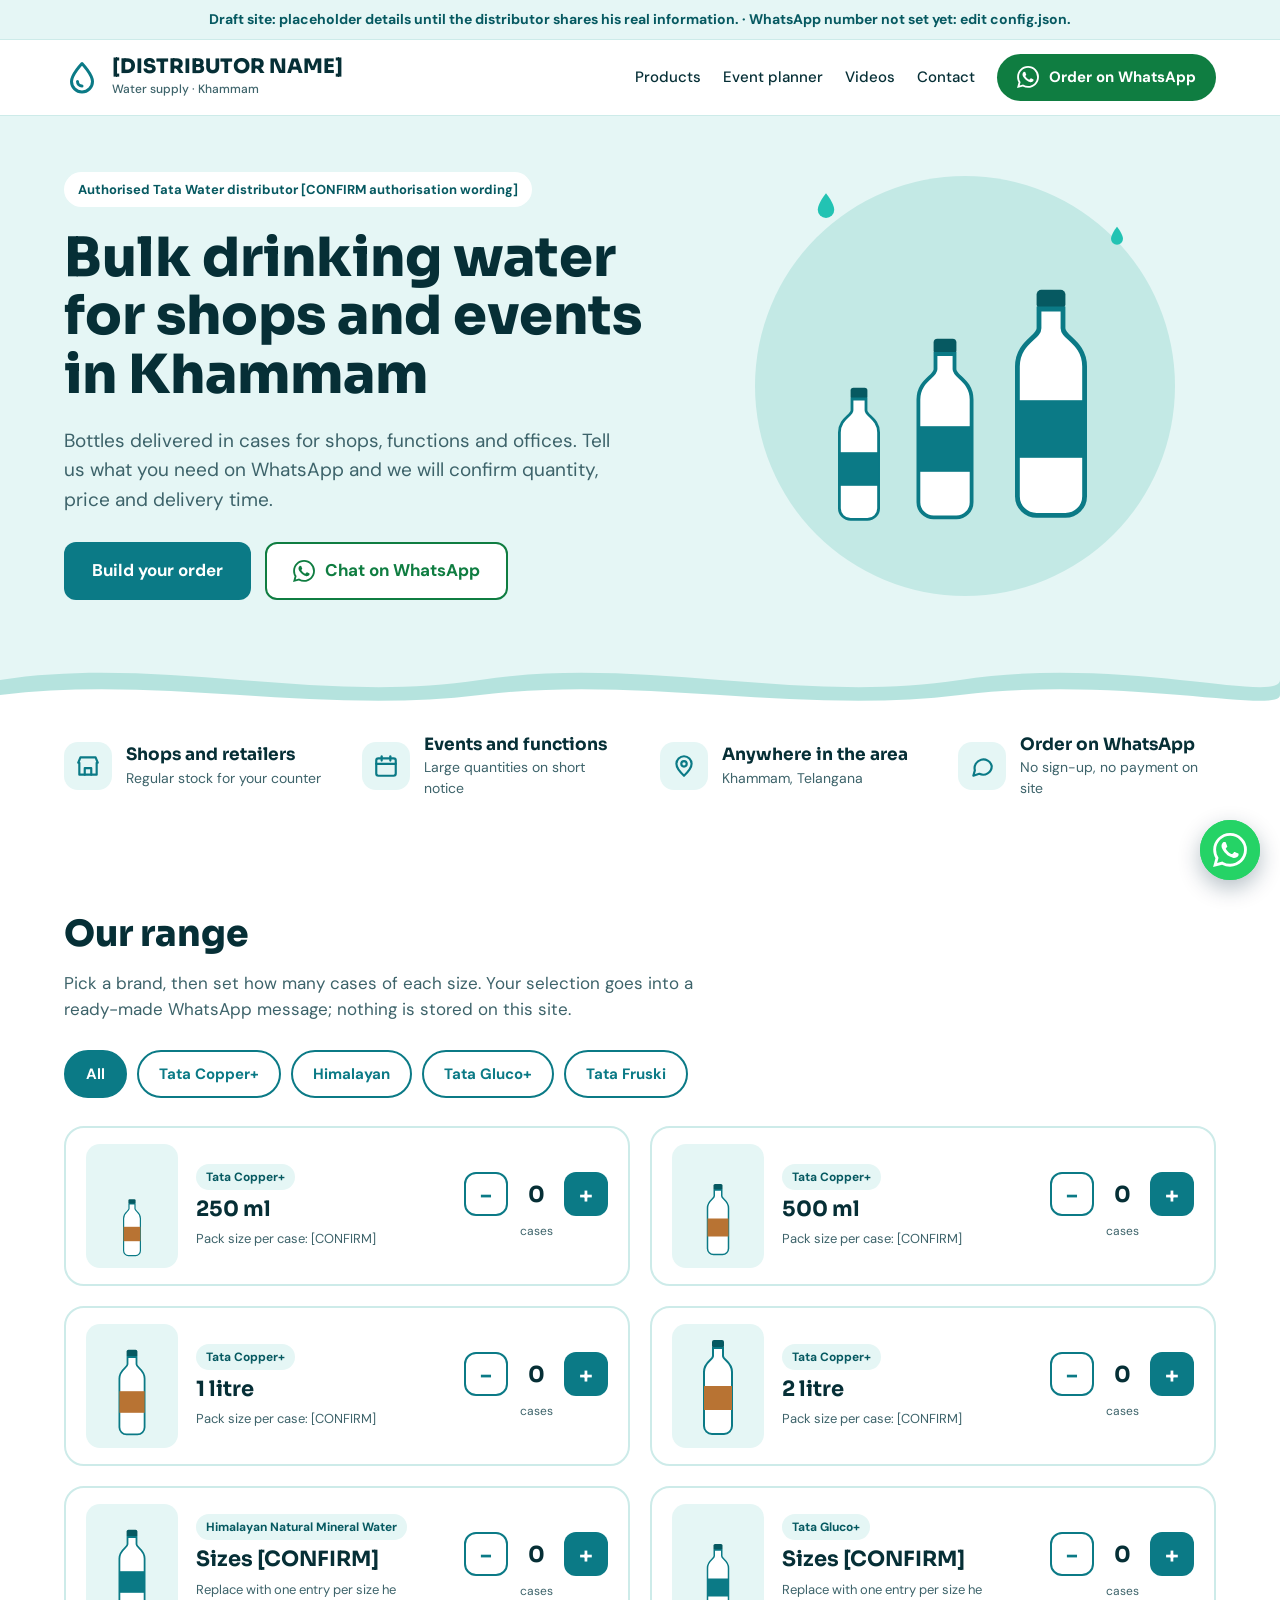
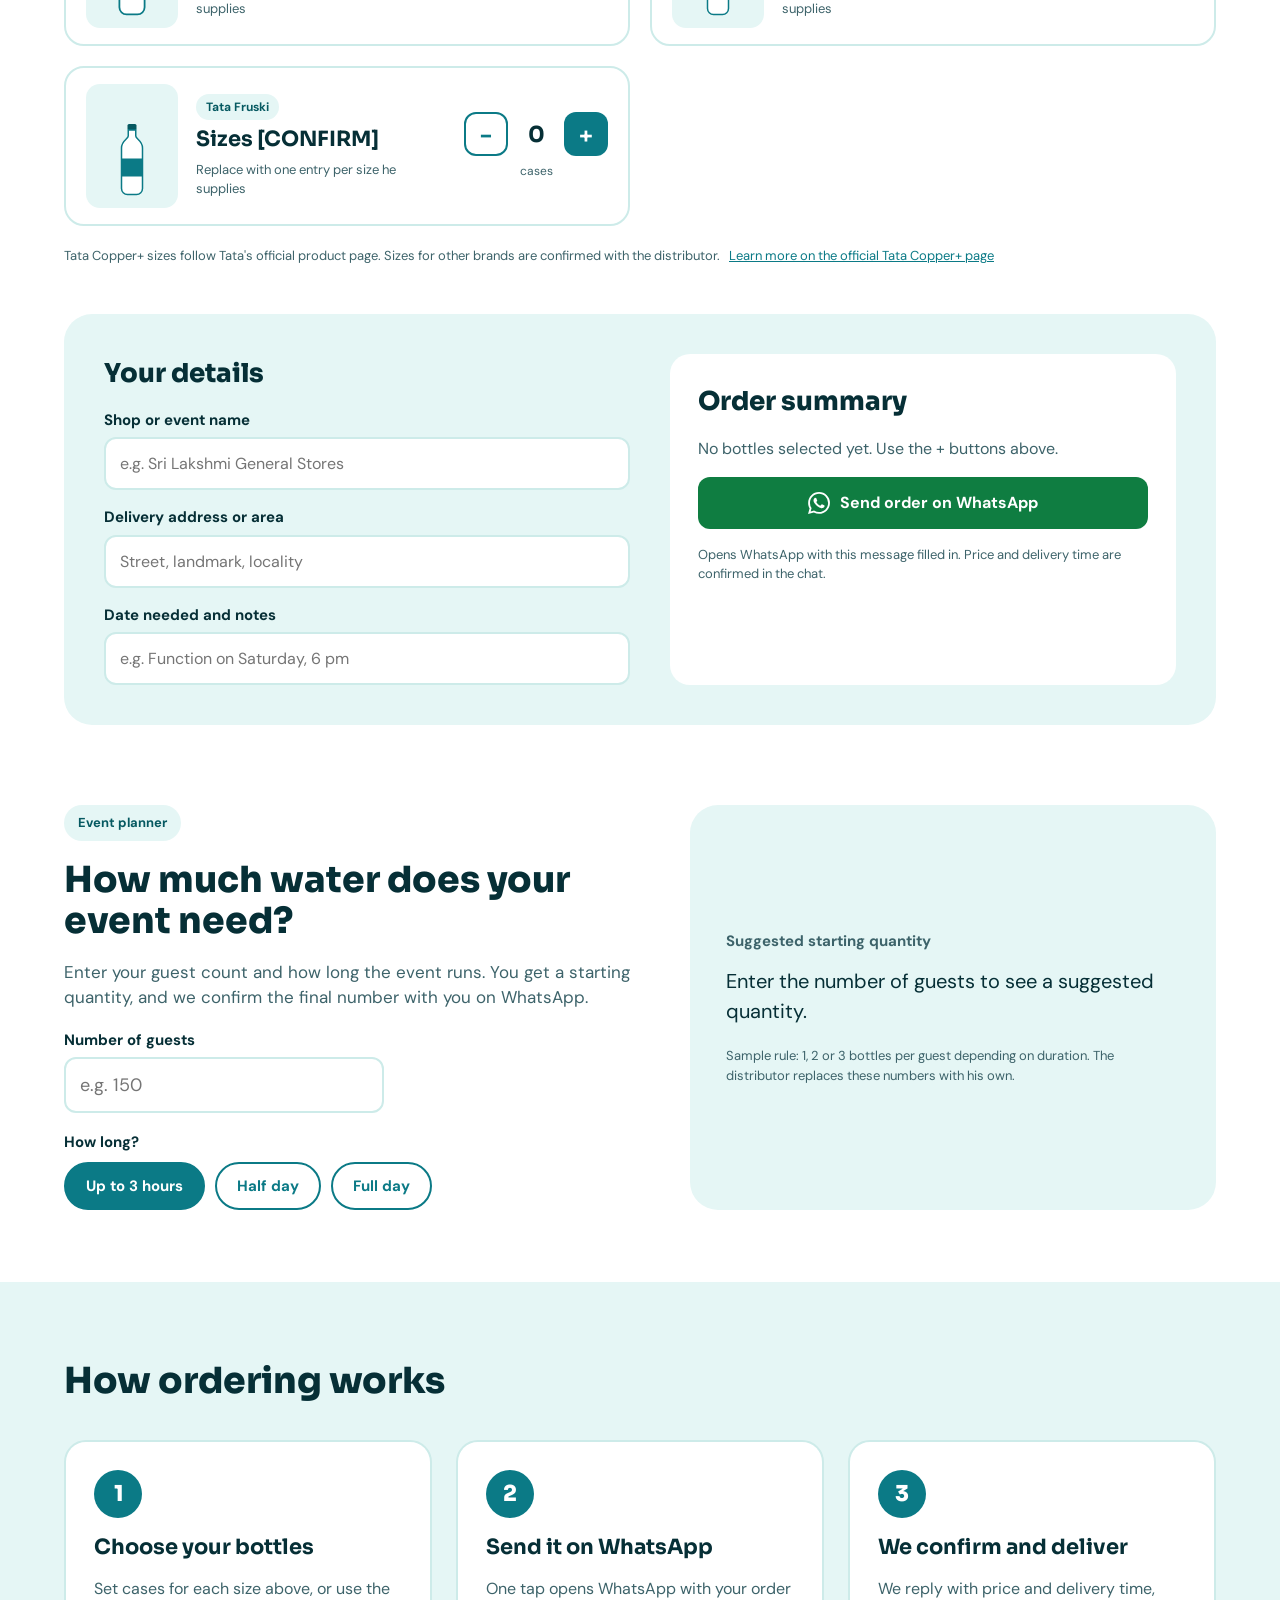
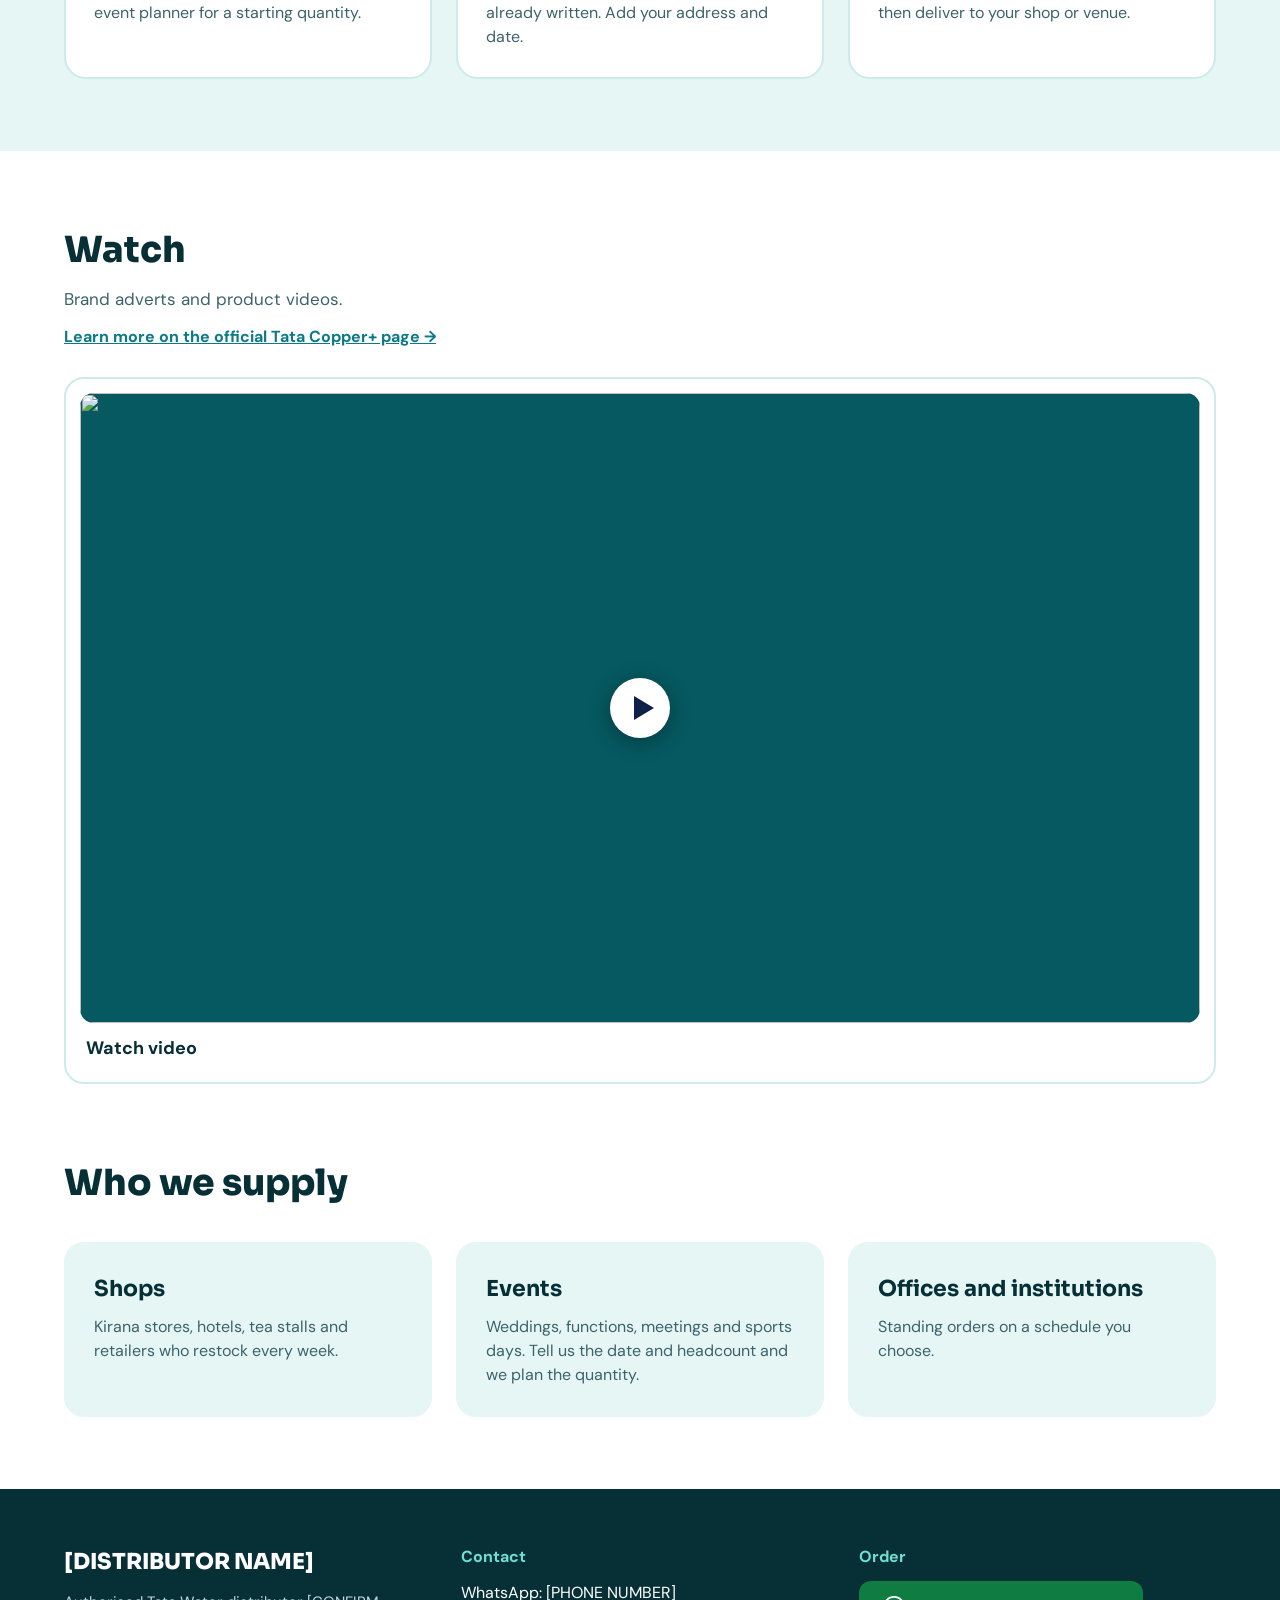
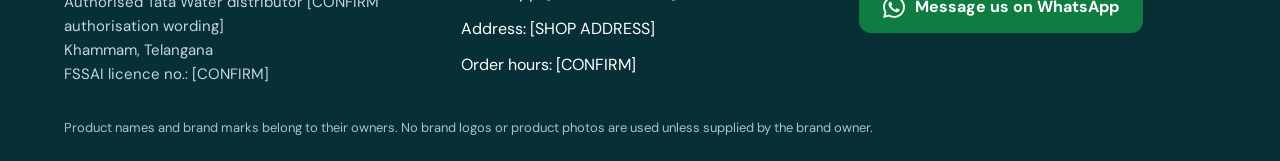
==== index.html @ 3ad22379 "Add files via upload" ====
<!doctype html>
<html lang="en" data-theme="teal">
<head>
<meta charset="utf-8">
<meta name="viewport" content="width=device-width, initial-scale=1">
<title>Water Supply Khammam</title>
<meta name="description" content="Bulk packaged drinking water for shops and events in Khammam. Order on WhatsApp.">
<link rel="preconnect" href="https://fonts.googleapis.com">
<link rel="preconnect" href="https://fonts.gstatic.com" crossorigin>
<link href="https://fonts.googleapis.com/css2?family=DM+Sans:wght@400;500;700&family=Sora:wght@600;700;800&display=swap" rel="stylesheet">
<style>
:root{--white:#FFFFFF;--wa:#0F7D41}
html[data-theme="teal"]{--primary:#0B7A86;--primary-dark:#065961;--ink:#062F36;--muted:#3D636A;--mist:#E5F6F5;--mist2:#CDEBE9;--aqua:#22C3B3;--hero-bg:#E5F6F5;--hero-ink:#062F36;--hero-muted:#3D636A;--hero-chip-bg:#FFFFFF;--hero-chip-ink:#065961;--hero-disc:#C3E9E5;--wave:#B5E3DE;--footer-bg:#062F36;--footer-accent:#6FE0D3;--cta:#0B7A86;--cta-ink:#FFFFFF}
html[data-theme="royal"]{--primary:#1E40AF;--primary-dark:#172B6B;--ink:#0F1B3D;--muted:#4B5675;--mist:#EEF3FF;--mist2:#D6E0FB;--aqua:#38BDF8;--hero-bg:#1E40AF;--hero-ink:#FFFFFF;--hero-muted:#DCE6FF;--hero-chip-bg:#FFFFFF;--hero-chip-ink:#1E40AF;--hero-disc:#3B5FD0;--wave:#2F55C8;--footer-bg:#0F1B3D;--footer-accent:#FFB020;--cta:#F97316;--cta-ink:#0F1B3D}
*{box-sizing:border-box}
html{scroll-behavior:smooth}
body{margin:0;font-family:'DM Sans',system-ui,sans-serif;color:var(--ink);background:#FFFFFF;line-height:1.5}
h1,h2,h3{font-family:'Sora',sans-serif;margin:0}
a{color:var(--primary)}
button,input{font-family:inherit}
.wrap{max-width:1200px;margin:0 auto;padding:0 24px}
.hidden{display:none!important}
.btn{transition:transform .2s ease,box-shadow .2s ease}
.btn:hover{transform:translateY(-2px);box-shadow:0 10px 22px rgba(5,41,63,.2)}
.btn-wa{display:inline-flex;align-items:center;justify-content:center;gap:10px;background:var(--wa);color:#FFFFFF;text-decoration:none;font-weight:700;border-radius:12px;padding:14px 24px;font-size:16px}
.ico-wa{width:22px;height:22px;fill:#FFFFFF;flex:none}
.card{transition:transform .25s ease,box-shadow .25s ease,border-color .25s ease}
.card:hover{transform:translateY(-6px);box-shadow:0 18px 36px rgba(5,41,63,.16);border-color:var(--aqua)}

/* banners */
#banner{background:var(--mist);color:var(--primary-dark);text-align:center;padding:9px 16px;font-size:14px;font-weight:700;border-bottom:1px solid var(--mist2)}
#welcome{background:var(--cta);color:var(--cta-ink);text-align:center;padding:10px 16px;font-size:15px;font-weight:700}

/* nav */
nav{background:#FFFFFF;border-bottom:1px solid var(--mist2)}
.nav-in{display:flex;flex-wrap:wrap;align-items:center;justify-content:space-between;gap:14px;padding-top:14px;padding-bottom:14px}
.brand{display:flex;align-items:center;gap:12px}
.brand svg{width:36px;height:36px;fill:none;stroke:var(--primary);stroke-width:2;stroke-linecap:round;stroke-linejoin:round}
.brand-name{font-family:'Sora',sans-serif;font-weight:800;font-size:20px;line-height:1.1}
.brand-tag{font-family:'DM Sans',sans-serif;font-weight:500;font-size:12px;color:var(--muted);margin-top:2px}
.links{display:flex;flex-wrap:wrap;align-items:center;gap:22px;font-size:15px;font-weight:500}
.links a{color:var(--ink);text-decoration:none}
.links a.btn-wa{color:#FFFFFF;border-radius:999px;padding:12px 20px;font-size:15px}

/* hero */
.hero{background:var(--hero-bg);position:relative;overflow:hidden}
.hero-in{display:flex;flex-wrap:wrap;align-items:center;gap:48px;padding-top:56px;padding-bottom:120px}
.hero-text{flex:1 1 460px;min-width:0;display:flex;flex-direction:column;gap:22px}
.chip{align-self:flex-start;background:var(--hero-chip-bg);color:var(--hero-chip-ink);padding:8px 14px;border-radius:999px;font-size:13px;font-weight:700}
.hero h1{font-weight:800;font-size:clamp(34px,5vw,54px);line-height:1.08;color:var(--hero-ink)}
.hero p{margin:0;font-size:19px;line-height:1.55;color:var(--hero-muted);max-width:560px}
.hero-btns{display:flex;flex-wrap:wrap;gap:14px;margin-top:6px}
.btn-main{background:var(--cta);color:var(--cta-ink);text-decoration:none;padding:16px 28px;border-radius:12px;font-weight:700;font-size:17px;display:inline-block}
.btn-outline{display:inline-flex;align-items:center;gap:10px;background:#FFFFFF;border:2px solid var(--wa);color:var(--wa);text-decoration:none;padding:14px 26px;border-radius:12px;font-weight:700;font-size:17px}
.btn-outline .ico-wa{fill:var(--wa)}
.hero-art{flex:1 1 360px;min-width:0;display:flex;justify-content:center}
.disc{position:relative;width:100%;max-width:420px;aspect-ratio:1/1;background:var(--hero-disc);border-radius:50%;display:flex;align-items:flex-end;justify-content:center;gap:20px;padding:0 24px 64px}
.disc .dr{position:absolute;fill:var(--aqua)}
.waves{position:absolute;left:0;right:0;bottom:0;height:70px;overflow:hidden}
.waves svg{position:absolute;bottom:0;left:0;width:200%}

/* trust */
.trust{display:flex;flex-wrap:wrap;gap:24px 40px;justify-content:space-between;padding-top:12px;padding-bottom:36px}
.trust-item{flex:1 1 220px;display:flex;align-items:center;gap:14px}
.trust-ico{width:48px;height:48px;border-radius:14px;background:var(--mist);display:flex;align-items:center;justify-content:center;flex:none}
.trust-ico svg{width:26px;height:26px;fill:none;stroke:var(--primary);stroke-width:2;stroke-linecap:round;stroke-linejoin:round}
.trust-t{font-family:'Sora',sans-serif;font-weight:700;font-size:17px}
.trust-s{font-size:14px;color:var(--muted)}

/* sections */
section{padding:72px 0}
.sec-h{font-weight:800;font-size:clamp(28px,4vw,36px);margin-bottom:10px}
.sec-p{margin:0 0 28px;font-size:17px;color:var(--muted);max-width:680px}
.tabs{display:flex;flex-wrap:wrap;gap:10px;margin-bottom:28px}
.tab{padding:12px 20px;border-radius:999px;border:2px solid var(--primary);font-size:15px;font-weight:700;cursor:pointer;background:#FFFFFF;color:var(--primary);min-height:44px}
.tab.on{background:var(--primary);color:#FFFFFF}
.rows{display:grid;grid-template-columns:repeat(auto-fit,minmax(min(100%,430px),1fr));gap:20px}
.row{display:flex;align-items:center;gap:18px;flex-wrap:wrap;border:2px solid var(--mist2);border-radius:20px;padding:16px 20px;background:#FFFFFF}
.thumb{width:92px;height:124px;background:var(--mist);border-radius:14px;display:flex;align-items:flex-end;justify-content:center;padding-bottom:10px;flex:none;overflow:hidden}
.thumb img{width:100%;height:100%;object-fit:contain;padding:6px}
.row-info{flex:1 1 150px;min-width:0;display:flex;flex-direction:column;gap:4px}
.brand-chip{align-self:flex-start;background:var(--mist);color:var(--primary-dark);padding:4px 10px;border-radius:999px;font-size:12px;font-weight:700}
.row-size{font-family:'Sora',sans-serif;font-weight:700;font-size:21px}
.row-note{font-size:13px;color:var(--muted)}
.stepper{display:flex;flex-direction:column;align-items:center;gap:6px}
.stepper-in{display:flex;align-items:center;gap:10px}
.sb{width:44px;height:44px;border-radius:12px;font-size:24px;font-weight:700;cursor:pointer}
.sb.minus{border:2px solid var(--primary);background:#FFFFFF;color:var(--primary)}
.sb.plus{border:0;background:var(--cta);color:var(--cta-ink)}
.qty{min-width:36px;text-align:center;font-family:'Sora',sans-serif;font-weight:700;font-size:22px}
.unit{font-size:12px;color:var(--muted)}
.foot-note{margin-top:20px;font-size:13px;color:var(--muted)}

/* order */
.order-box{background:var(--mist);border-radius:28px;padding:40px;display:flex;flex-wrap:wrap;gap:40px}
.order-col{flex:1 1 340px;min-width:0;display:flex;flex-direction:column;gap:16px}
.order-col h3,.sum h3{font-weight:800;font-size:26px}
label.f{display:flex;flex-direction:column;gap:6px;font-size:15px;font-weight:700}
input.i{padding:14px;border-radius:12px;border:2px solid var(--mist2);font-size:16px;background:#FFFFFF;color:var(--ink);width:100%}
.sum{flex:1 1 320px;min-width:0;background:#FFFFFF;border-radius:20px;padding:28px;display:flex;flex-direction:column;gap:16px}
.sum-line{display:flex;justify-content:space-between;gap:12px;font-size:17px;border-bottom:1px solid var(--mist2);padding-bottom:10px}
.sum-empty{font-size:16px;color:var(--muted)}
.small{font-size:13px;color:var(--muted)}

/* planner */
.plan{display:flex;flex-wrap:wrap;gap:40px;align-items:stretch}
.plan-l{flex:1 1 420px;min-width:0;display:flex;flex-direction:column;gap:18px;justify-content:center}
.plan-r{flex:1 1 360px;min-width:0;background:var(--hero-bg);border-radius:28px;padding:36px;display:flex;flex-direction:column;justify-content:center;gap:14px}
.eyebrow{align-self:flex-start;background:var(--mist);color:var(--primary-dark);padding:8px 14px;border-radius:999px;font-size:13px;font-weight:700}
.plan-big{font-family:'Sora',sans-serif;font-weight:800;font-size:56px;line-height:1.05;color:var(--hero-ink)}
.plan-r .muted{font-size:18px;color:var(--hero-muted)}
.plan-r .tiny{font-size:13px;line-height:1.5;color:var(--hero-muted);margin-top:6px}

/* steps */
.steps{display:grid;grid-template-columns:repeat(auto-fit,minmax(min(100%,300px),1fr));gap:24px}
.step{background:#FFFFFF;border:2px solid var(--mist2);border-radius:22px;padding:28px;display:flex;flex-direction:column;gap:14px}
.num{width:48px;height:48px;border-radius:50%;background:var(--cta);color:var(--cta-ink);display:flex;align-items:center;justify-content:center;font-family:'Sora',sans-serif;font-weight:800;font-size:22px}
.step h3{font-weight:700;font-size:21px}
.step p{margin:0;font-size:16px;color:var(--muted)}

/* videos */
.vids{display:grid;grid-template-columns:repeat(auto-fit,minmax(min(100%,300px),1fr));gap:24px}
.vid{background:#FFFFFF;border:2px solid var(--mist2);border-radius:20px;padding:14px;display:flex;flex-direction:column;gap:12px}
.vid-frame{position:relative;aspect-ratio:16/9;background:var(--primary-dark);border-radius:14px;overflow:hidden}
.vid-frame img,.vid-frame iframe{position:absolute;inset:0;width:100%;height:100%;border:0;object-fit:cover}
.vid-play{position:absolute;inset:0;border:0;background:transparent;cursor:pointer;display:flex;align-items:center;justify-content:center;padding:0}
.vid-play svg{width:64px;height:64px;filter:drop-shadow(0 4px 10px rgba(0,0,0,.35))}
.vid-title{font-weight:700;font-size:18px;padding:0 6px 6px}

/* who */
.who{display:grid;grid-template-columns:repeat(auto-fit,minmax(min(100%,280px),1fr));gap:24px}
.who-c{background:var(--mist);border:2px solid var(--mist);border-radius:20px;padding:28px;display:flex;flex-direction:column;gap:10px}
.who-c h3{font-weight:700;font-size:22px}
.who-c p{margin:0;font-size:16px;color:var(--muted)}

/* footer */
footer{background:var(--footer-bg);color:#FFFFFF;padding:56px 0 24px}
.f-in{display:flex;flex-wrap:wrap;gap:40px}
.f-col{flex:1 1 280px;display:flex;flex-direction:column;gap:12px;font-size:16px}
.f-h{font-weight:700;color:var(--footer-accent)}
.f-name{font-family:'Sora',sans-serif;font-weight:800;font-size:22px}
.f-dim{font-size:15px;line-height:1.6;color:#C3D5E0}
.legal{margin-top:32px;font-size:13px;color:#A9C0CF}

/* floating + sticky */
.fab{position:fixed;right:20px;bottom:20px;width:60px;height:60px;border-radius:50%;background:#25D366;display:flex;align-items:center;justify-content:center;box-shadow:0 8px 22px rgba(5,41,63,.3);z-index:50}
.fab svg{width:34px;height:34px;fill:#FFFFFF}
.fab::after{content:"";position:absolute;inset:0;border-radius:50%;border:3px solid #25D366;animation:ring 2s ease-out infinite}
#sticky{display:none}
#err{display:none;max-width:720px;margin:40px auto;padding:24px;border:2px solid #C0392B;border-radius:16px;color:#7A1F14;background:#FDECEA}

/* animation */
.rise{animation:rise .9s ease both}
.floaty{animation:floaty 5s ease-in-out infinite}
.floaty2{animation:floaty 6.5s ease-in-out infinite;animation-delay:-2s}
.floaty3{animation:floaty 5.8s ease-in-out infinite;animation-delay:-4s}
.drop{animation:drop 4s ease-in-out infinite}
.wave{animation:drift 14s linear infinite}
.wave2{animation:drift 22s linear infinite reverse}
.reveal{opacity:0;transform:translateY(28px);transition:opacity .7s ease,transform .7s ease}
.reveal.in{opacity:1;transform:none}
@keyframes rise{from{opacity:0;transform:translateY(26px)}to{opacity:1;transform:translateY(0)}}
@keyframes floaty{0%,100%{transform:translateY(0)}50%{transform:translateY(-14px)}}
@keyframes drop{0%,100%{transform:translateY(0);opacity:.9}50%{transform:translateY(10px);opacity:.5}}
@keyframes drift{from{transform:translateX(0)}to{transform:translateX(-50%)}}
@keyframes ring{0%{transform:scale(1);opacity:.8}100%{transform:scale(1.55);opacity:0}}
@media (prefers-reduced-motion: reduce){*,*::after{animation:none!important;transition:none!important}.reveal{opacity:1;transform:none}}
@media (max-width:720px){
  .wrap{padding:0 16px}
  .order-box{padding:24px}
  section{padding:48px 0}
  .fab{display:none}
  #sticky{display:flex;position:fixed;left:0;right:0;bottom:0;z-index:60;background:#FFFFFF;border-top:1px solid var(--mist2);padding:10px 16px;box-shadow:0 -6px 18px rgba(5,41,63,.12)}
  #sticky a{flex:1}
  body{padding-bottom:76px}
  .links a:not(.btn-wa){display:none}
}
</style>
</head>
<body>

<svg width="0" height="0" style="position:absolute" aria-hidden="true">
<defs>
<symbol id="wa" viewBox="0 0 24 24"><path d="M17.472 14.382c-.297-.149-1.758-.867-2.03-.967-.273-.099-.471-.148-.67.15-.197.297-.767.966-.94 1.164-.173.199-.347.223-.644.075-.297-.15-1.255-.463-2.39-1.475-.883-.788-1.48-1.761-1.653-2.059-.173-.297-.018-.458.13-.606.134-.133.298-.347.446-.52.149-.174.198-.298.298-.497.099-.198.05-.371-.025-.52-.075-.149-.669-1.612-.916-2.207-.242-.579-.487-.5-.669-.51-.173-.008-.371-.01-.57-.01-.198 0-.52.074-.792.372-.272.297-1.04 1.016-1.04 2.479 0 1.462 1.065 2.875 1.213 3.074.149.198 2.096 3.2 5.077 4.487.709.306 1.262.489 1.694.625.712.227 1.36.195 1.871.118.571-.085 1.758-.719 2.006-1.413.248-.694.248-1.289.173-1.413-.074-.124-.272-.198-.57-.347m-5.421 7.403h-.004a9.87 9.87 0 01-5.031-1.378l-.361-.214-3.741.982.998-3.648-.235-.374a9.86 9.86 0 01-1.51-5.26c.001-5.45 4.436-9.884 9.888-9.884 2.64 0 5.122 1.03 6.988 2.898a9.825 9.825 0 012.893 6.994c-.003 5.45-4.437 9.884-9.885 9.884m8.413-18.297A11.815 11.815 0 0012.05 0C5.495 0 .16 5.335.157 11.892c0 2.096.547 4.142 1.588 5.945L.057 24l6.305-1.654a11.882 11.882 0 005.683 1.448h.005c6.554 0 11.89-5.335 11.893-11.893a11.821 11.821 0 00-3.48-8.413Z"></path></symbol>
</defs>
</svg>

<div id="banner" class="hidden"></div>
<div id="welcome" class="hidden"></div>

<nav>
<div class="wrap nav-in">
<div class="brand">
<svg viewBox="0 0 24 24"><path d="M12 3 C12 3 5 10.5 5 15 a7 7 0 0 0 14 0 C19 10.5 12 3 12 3 Z"></path><path d="M9 15 a3 3 0 0 0 3 3"></path></svg>
<div><div class="brand-name" data-cfg="businessName"></div><div class="brand-tag" data-cfg="tagline"></div></div>
</div>
<div class="links">
<a href="#range">Products</a>
<a href="#planner">Event planner</a>
<a href="#videos">Videos</a>
<a href="#contact">Contact</a>
<a class="btn btn-wa wa-link" href="#" target="_blank" rel="noopener"><svg class="ico-wa"><use href="#wa"></use></svg>Order on WhatsApp</a>
</div>
</div>
</nav>

<div id="err"></div>

<header class="hero">
<div class="wrap hero-in">
<div class="hero-text">
<div class="chip rise" data-cfg="authorisedText"></div>
<h1 class="rise" style="animation-delay:.12s" data-cfg="hero.headline"></h1>
<p class="rise" style="animation-delay:.24s" data-cfg="hero.subtext"></p>
<div class="hero-btns rise" style="animation-delay:.36s">
<a class="btn btn-main" href="#range">Build your order</a>
<a class="btn btn-outline wa-link" href="#" target="_blank" rel="noopener"><svg class="ico-wa"><use href="#wa"></use></svg>Chat on WhatsApp</a>
</div>
</div>
<div class="hero-art">
<div class="disc" aria-hidden="true">
<svg class="dr drop" style="top:16px;left:60px" width="22" height="28" viewBox="0 0 24 30"><path d="M12 1 C12 1 3 12 3 19 a9 9 0 0 0 18 0 C21 12 12 1 12 1 Z"></path></svg>
<svg class="dr drop" style="top:50px;right:50px;animation-delay:-1.5s" width="16" height="20" viewBox="0 0 24 30"><path d="M12 1 C12 1 3 12 3 19 a9 9 0 0 0 18 0 C21 12 12 1 12 1 Z"></path></svg>
<span class="floaty" id="hb1"></span><span class="floaty2" id="hb2"></span><span class="floaty3" id="hb3"></span>
</div>
</div>
</div>
<div class="waves" aria-hidden="true">
<svg class="wave2" style="height:70px;fill:var(--wave)" viewBox="0 0 2400 70" preserveAspectRatio="none"><path d="M0 30 C150 5 300 55 450 30 C600 5 750 55 900 30 C1050 5 1200 55 1200 30 C1350 5 1500 55 1650 30 C1800 5 1950 55 2100 30 C2250 5 2400 55 2400 30 V70 H0 Z"></path></svg>
<svg class="wave" style="height:50px;fill:#FFFFFF" viewBox="0 0 2400 50" preserveAspectRatio="none"><path d="M0 25 C150 5 300 45 450 25 C600 5 750 45 900 25 C1050 5 1200 45 1200 25 C1350 5 1500 45 1650 25 C1800 5 1950 45 2100 25 C2250 5 2400 45 2400 25 V50 H0 Z"></path></svg>
</div>
</header>

<main>
<div class="wrap trust reveal">
<div class="trust-item"><div class="trust-ico"><svg viewBox="0 0 24 24"><path d="M3 9 L5 4 H19 L21 9"></path><path d="M4 9 V20 H20 V9"></path><path d="M9 20 V14 H15 V20"></path></svg></div><div><div class="trust-t">Shops and retailers</div><div class="trust-s">Regular stock for your counter</div></div></div>
<div class="trust-item"><div class="trust-ico"><svg viewBox="0 0 24 24"><rect x="3" y="5" width="18" height="16" rx="2"></rect><path d="M3 10 H21"></path><path d="M8 3 V7"></path><path d="M16 3 V7"></path></svg></div><div><div class="trust-t">Events and functions</div><div class="trust-s">Large quantities on short notice</div></div></div>
<div class="trust-item"><div class="trust-ico"><svg viewBox="0 0 24 24"><path d="M12 21 C12 21 5 14.5 5 10 a7 7 0 0 1 14 0 C19 14.5 12 21 12 21 Z"></path><circle cx="12" cy="10" r="2.5"></circle></svg></div><div><div class="trust-t">Anywhere in the area</div><div class="trust-s" data-cfg="region"></div></div></div>
<div class="trust-item"><div class="trust-ico"><svg viewBox="0 0 24 24"><path d="M21 12 a8 8 0 0 1 -11.5 7.2 L4 21 L5.4 16 A8 8 0 1 1 21 12 Z"></path></svg></div><div><div class="trust-t">Order on WhatsApp</div><div class="trust-s">No sign-up, no payment on site</div></div></div>
</div>

<section id="range" style="padding-bottom:24px">
<div class="wrap reveal">
<h2 class="sec-h">Our range</h2>
<p class="sec-p">Pick a brand, then set how many cases of each size. Your selection goes into a ready-made WhatsApp message; nothing is stored on this site.</p>
<div class="tabs" id="tabs"></div>
<div class="rows" id="rows"></div>
<div class="foot-note">Tata Copper+ sizes follow Tata's official product page. Sizes for other brands are confirmed with the distributor. <a id="officialLink" class="hidden" href="#" target="_blank" rel="noopener"></a></div>
</div>
</section>

<section id="order" style="padding-top:24px">
<div class="wrap reveal">
<div class="order-box">
<div class="order-col">
<h3>Your details</h3>
<label class="f">Shop or event name<input class="i" id="shop" type="text" placeholder="e.g. Sri Lakshmi General Stores" autocomplete="organization"></label>
<label class="f">Delivery address or area<input class="i" id="area" type="text" placeholder="Street, landmark, locality" autocomplete="street-address"></label>
<label class="f">Date needed and notes<input class="i" id="note" type="text" placeholder="e.g. Function on Saturday, 6 pm"></label>
</div>
<div class="sum">
<h3>Order summary</h3>
<div id="sumList"></div>
<a class="btn btn-wa wa-order" href="#" target="_blank" rel="noopener"><svg class="ico-wa"><use href="#wa"></use></svg>Send order on WhatsApp</a>
<div class="small">Opens WhatsApp with this message filled in. Price and delivery time are confirmed in the chat.</div>
</div>
</div>
</div>
</section>

<section id="planner" style="padding-top:8px">
<div class="wrap reveal">
<div class="plan">
<div class="plan-l">
<div class="eyebrow">Event planner</div>
<h2 class="sec-h" style="line-height:1.15;margin:0">How much water does your event need?</h2>
<p class="sec-p" style="margin:0">Enter your guest count and how long the event runs. You get a starting quantity, and we confirm the final number with you on WhatsApp.</p>
<label class="f" style="max-width:320px">Number of guests<input class="i" id="guests" type="number" min="1" inputmode="numeric" placeholder="e.g. 150" style="font-size:18px"></label>
<div style="display:flex;flex-direction:column;gap:8px"><div style="font-size:15px;font-weight:700">How long?</div><div class="tabs" id="durTabs" style="margin:0"></div></div>
</div>
<div class="plan-r">
<div style="font-size:15px;font-weight:700;color:var(--hero-muted)">Suggested starting quantity</div>
<div id="planOut"></div>
<div class="tiny" id="planNote"></div>
</div>
</div>
</div>
</section>

<section id="how" style="background:var(--mist)">
<div class="wrap reveal">
<h2 class="sec-h" style="margin-bottom:32px">How ordering works</h2>
<div class="steps">
<div class="step card"><div class="num">1</div><h3>Choose your bottles</h3><p>Set cases for each size above, or use the event planner for a starting quantity.</p></div>
<div class="step card"><div class="num">2</div><h3>Send it on WhatsApp</h3><p>One tap opens WhatsApp with your order already written. Add your address and date.</p></div>
<div class="step card"><div class="num">3</div><h3>We confirm and deliver</h3><p>We reply with price and delivery time, then deliver to your shop or venue.</p></div>
</div>
</div>
</section>

<section id="videos">
<div class="wrap reveal">
<h2 class="sec-h">Watch</h2>
<p class="sec-p" style="margin-bottom:12px">Brand adverts and product videos.</p>
<a id="officialLink2" class="hidden" href="#" target="_blank" rel="noopener" style="display:inline-block;margin-bottom:28px;font-size:16px;font-weight:700"></a>
<div class="vids" id="vids"></div>
</div>
</section>

<section id="serve" style="padding-top:0">
<div class="wrap reveal">
<h2 class="sec-h" style="margin-bottom:32px">Who we supply</h2>
<div class="who">
<div class="who-c card"><h3>Shops</h3><p>Kirana stores, hotels, tea stalls and retailers who restock every week.</p></div>
<div class="who-c card"><h3>Events</h3><p>Weddings, functions, meetings and sports days. Tell us the date and headcount and we plan the quantity.</p></div>
<div class="who-c card"><h3>Offices and institutions</h3><p>Standing orders on a schedule you choose.</p></div>
</div>
</div>
</section>
</main>

<footer id="contact">
<div class="wrap">
<div class="f-in">
<div class="f-col"><div class="f-name" data-cfg="businessName"></div><div class="f-dim"><span data-cfg="authorisedText"></span><br><span data-cfg="region"></span><br>FSSAI licence no.: <span data-cfg="fssai"></span></div></div>
<div class="f-col"><div class="f-h">Contact</div><div>WhatsApp: <span data-cfg="phoneDisplay"></span></div><div>Address: <span data-cfg="address"></span></div><div>Order hours: <span data-cfg="orderHours"></span></div></div>
<div class="f-col"><div class="f-h">Order</div><a class="btn btn-wa wa-link" style="align-self:flex-start" href="#" target="_blank" rel="noopener"><svg class="ico-wa"><use href="#wa"></use></svg>Message us on WhatsApp</a></div>
</div>
<div class="legal">Product names and brand marks belong to their owners. No brand logos or product photos are used unless supplied by the brand owner.</div>
</div>
</footer>

<a class="fab wa-link" href="#" target="_blank" rel="noopener" aria-label="Order on WhatsApp"><svg><use href="#wa"></use></svg></a>
<div id="sticky"><a class="btn btn-wa wa-order" href="#" target="_blank" rel="noopener"><svg class="ico-wa"><use href="#wa"></use></svg>Order on WhatsApp</a></div>

<script>
(function () {
  'use strict';
  var cfg = {}, prod = { brands: [], products: [], unit: 'cases' }, vids = [];
  var state = { q: {}, tab: 'all', dur: '', guests: '' };
  var qs = new URLSearchParams(location.search);

  function get(obj, path) {
    return path.split('.').reduce(function (o, k) { return o && o[k] != null ? o[k] : ''; }, obj);
  }
  function el(tag, cls, text) {
    var n = document.createElement(tag);
    if (cls) n.className = cls;
    if (text != null) n.textContent = text;
    return n;
  }
  function clean(s) { return String(s || '').replace(/[\u0000-\u001f<>]/g, '').slice(0, 80); }
  function waBase() {
    var d = String(cfg.whatsappNumber || '').replace(/\D/g, '');
    var ok = d.length >= 10 && !/x/i.test(String(cfg.whatsappNumber));
    return ok ? 'https://wa.me/' + d + '?text=' : 'https://wa.me/?text=';
  }
  function numberIsSet() {
    var d = String(cfg.whatsappNumber || '').replace(/\D/g, '');
    return d.length >= 10 && !/x/i.test(String(cfg.whatsappNumber));
  }
  function bottleSVG(h, label) {
    var w = Math.round(h * 0.4);
    var ns = 'http://www.w3.org/2000/svg';
    var svg = document.createElementNS(ns, 'svg');
    svg.setAttribute('width', w); svg.setAttribute('height', h);
    svg.setAttribute('viewBox', '0 0 40 100'); svg.setAttribute('fill', 'none');
    svg.setAttribute('aria-hidden', 'true');
    var cap = document.createElementNS(ns, 'rect');
    cap.setAttribute('x', 14); cap.setAttribute('y', 2); cap.setAttribute('width', 12); cap.setAttribute('height', 8); cap.setAttribute('rx', 2);
    cap.style.fill = 'var(--primary-dark)';
    var body = document.createElementNS(ns, 'path');
    body.setAttribute('d', 'M15 10 H25 V18 C25 22 34 24 34 34 V88 a8 8 0 0 1 -8 8 H14 a8 8 0 0 1 -8 -8 V34 C6 24 15 22 15 18 Z');
    body.setAttribute('fill', '#FFFFFF'); body.setAttribute('stroke-width', 2);
    body.style.stroke = 'var(--primary)';
    var lab = document.createElementNS(ns, 'rect');
    lab.setAttribute('x', 6); lab.setAttribute('y', 48); lab.setAttribute('width', 28); lab.setAttribute('height', 24);
    lab.style.fill = /^#[0-9a-fA-F]{3,8}$/.test(label || '') ? label : 'var(--primary)';
    svg.appendChild(cap); svg.appendChild(body); svg.appendChild(lab);
    return svg;
  }
  function heroBottles() {
    [['hb1', 140], ['hb2', 190], ['hb3', 240]].forEach(function (b) {
      document.getElementById(b[0]).appendChild(bottleSVG(b[1], ''));
    });
  }

  function showError(msg) {
    var e = document.getElementById('err');
    e.style.display = 'block';
    e.textContent = msg;
  }

  function applyConfig() {
    document.documentElement.setAttribute('data-theme', cfg.theme === 'royal' ? 'royal' : 'teal');
    document.title = (cfg.businessName || 'Water Supply') + ' | ' + (cfg.region || 'Khammam');
    document.querySelectorAll('[data-cfg]').forEach(function (n) { n.textContent = get(cfg, n.getAttribute('data-cfg')); });
    var b = document.getElementById('banner');
    var msgs = [];
    if (cfg.draftMode) msgs.push('Draft site: placeholder details until the distributor shares his real information.');
    if (cfg.draftMode && !numberIsSet()) msgs.push('WhatsApp number not set yet: edit config.json.');
    if (cfg.notice) msgs.push(String(cfg.notice));
    if (msgs.length) { b.textContent = msgs.join('  ·  '); b.classList.remove('hidden'); }
    var ol = cfg.officialLink || {};
    if (ol.url && /^https:\/\//.test(ol.url)) {
      ['officialLink', 'officialLink2'].forEach(function (id) {
        var a = document.getElementById(id);
        a.href = ol.url; a.textContent = ol.label || 'Official product page';
        a.classList.remove('hidden');
      });
      document.getElementById('officialLink').style.marginLeft = '6px';
      document.getElementById('officialLink2').textContent = (ol.label || 'Official product page') + ' →';
    }
    var shop = clean(qs.get('shop')), area = clean(qs.get('area'));
    if (shop) {
      document.getElementById('shop').value = shop;
      var w = document.getElementById('welcome');
      w.textContent = 'Welcome, ' + shop + '. Your order form is ready below.';
      w.classList.remove('hidden');
    }
    if (area) document.getElementById('area').value = area;
  }

  function updateLinks() {
    var base = waBase();
    var generic = base + encodeURIComponent("Hello, I'd like to place an order.");
    document.querySelectorAll('.wa-link').forEach(function (a) { a.href = generic; });
    var lines = prod.products.filter(function (p) { return (state.q[p.id] || 0) > 0; }).map(function (p) {
      return state.q[p.id] + ' ' + (prod.unit || 'cases') + ' x ' + p.brandName + ' ' + p.size;
    });
    var text = "Hello, I'd like to place an order.\n\nShop/Event: " + (document.getElementById('shop').value.trim() || '-') +
      '\nAddress/Area: ' + (document.getElementById('area').value.trim() || '-') +
      '\n\nItems:\n' + (lines.join('\n') || '-') +
      '\n\nNotes: ' + (document.getElementById('note').value.trim() || '-');
    var order = base + encodeURIComponent(text);
    document.querySelectorAll('.wa-order').forEach(function (a) { a.href = order; });
  }

  function renderSummary() {
    var box = document.getElementById('sumList');
    box.textContent = '';
    var any = false;
    prod.products.forEach(function (p) {
      var q = state.q[p.id] || 0;
      if (q > 0) {
        any = true;
        var line = el('div', 'sum-line');
        line.appendChild(el('span', '', p.brandName + ' ' + p.size));
        var b = el('span', '', q + ' ' + (prod.unit || 'cases')); b.style.fontWeight = '700';
        line.appendChild(b);
        box.appendChild(line);
      }
    });
    if (!any) box.appendChild(el('div', 'sum-empty', 'No bottles selected yet. Use the + buttons above.'));
    updateLinks();
  }

  function safeImage(path) {
    return typeof path === 'string' && /^images\/[A-Za-z0-9._ -]+\.(png|jpe?g|webp|gif|svg)$/i.test(path) && path.indexOf('..') === -1;
  }

  function renderRows() {
    var box = document.getElementById('rows');
    box.textContent = '';
    prod.products.filter(function (p) { return state.tab === 'all' || p.brand === state.tab; }).forEach(function (p) {
      var row = el('div', 'row card');
      var th = el('div', 'thumb');
      var fallback = function () { th.textContent = ''; th.appendChild(bottleSVG(p.height || 80, p.labelColor)); };
      if (safeImage(p.image)) {
        var img = new Image();
        img.alt = p.brandName + ' ' + p.size;
        img.loading = 'lazy';
        img.onerror = fallback;
        img.src = p.image;
        th.appendChild(img);
      } else { fallback(); }
      row.appendChild(th);
      var info = el('div', 'row-info');
      info.appendChild(el('div', 'brand-chip', p.brandName));
      info.appendChild(el('div', 'row-size', p.size));
      info.appendChild(el('div', 'row-note', p.note || ''));
      row.appendChild(info);
      var st = el('div', 'stepper');
      var inn = el('div', 'stepper-in');
      var minus = el('button', 'sb minus', '−'); minus.type = 'button'; minus.setAttribute('aria-label', 'Fewer ' + (prod.unit || 'cases') + ' of ' + p.brandName + ' ' + p.size);
      var qty = el('div', 'qty', String(state.q[p.id] || 0));
      var plus = el('button', 'sb plus', '+'); plus.type = 'button'; plus.setAttribute('aria-label', 'More ' + (prod.unit || 'cases') + ' of ' + p.brandName + ' ' + p.size);
      minus.onclick = function () { state.q[p.id] = Math.max(0, (state.q[p.id] || 0) - 1); qty.textContent = String(state.q[p.id]); renderSummary(); };
      plus.onclick = function () { state.q[p.id] = (state.q[p.id] || 0) + 1; qty.textContent = String(state.q[p.id]); renderSummary(); };
      inn.appendChild(minus); inn.appendChild(qty); inn.appendChild(plus);
      st.appendChild(inn); st.appendChild(el('div', 'unit', prod.unit || 'cases'));
      row.appendChild(st);
      box.appendChild(row);
    });
    observeReveal();
  }

  function renderTabs() {
    var box = document.getElementById('tabs');
    box.textContent = '';
    var list = [{ id: 'all', label: 'All' }].concat(prod.brands);
    list.forEach(function (t) {
      var b = el('button', 'tab' + (state.tab === t.id ? ' on' : ''), t.label);
      b.type = 'button';
      b.onclick = function () { state.tab = t.id; renderTabs(); renderRows(); };
      box.appendChild(b);
    });
  }

  function renderPlanner() {
    var pl = cfg.planner || {};
    var durs = pl.durations || [];
    if (!state.dur && durs.length) state.dur = durs[0].id;
    var box = document.getElementById('durTabs');
    box.textContent = '';
    durs.forEach(function (d) {
      var b = el('button', 'tab' + (state.dur === d.id ? ' on' : ''), d.label);
      b.type = 'button';
      b.onclick = function () { state.dur = d.id; renderPlanner(); };
      box.appendChild(b);
    });
    document.getElementById('planNote').textContent = pl.note || '';
    var out = document.getElementById('planOut');
    out.textContent = '';
    var g = parseInt(state.guests, 10);
    var d = durs.filter(function (x) { return x.id === state.dur; })[0];
    if (!(g > 0) || !d) {
      var p = el('div', '', 'Enter the number of guests to see a suggested quantity.');
      p.style.cssText = 'font-size:20px;line-height:1.5;color:var(--hero-ink)';
      out.appendChild(p);
      return;
    }
    var bottles = g * d.perGuest;
    out.appendChild(el('div', 'plan-big', String(bottles)));
    out.appendChild(el('div', 'muted', 'bottles of ' + (pl.bottleLabel || '500 ml') + ' for ' + g + ' guests, ' + d.text));
    var text = "Hello, I'm planning an event.\nGuests: " + g + '\nDuration: ' + d.text + '\nEstimate: about ' + bottles + ' bottles of ' + (pl.bottleLabel || '500 ml') + '\n\nPlease confirm quantity, price and delivery.';
    var a = el('a', 'btn btn-wa');
    a.href = waBase() + encodeURIComponent(text);
    a.target = '_blank'; a.rel = 'noopener';
    a.style.cssText = 'margin-top:10px;align-self:flex-start';
    var ns = 'http://www.w3.org/2000/svg';
    var s = document.createElementNS(ns, 'svg'); s.setAttribute('class', 'ico-wa');
    var u = document.createElementNS(ns, 'use'); u.setAttribute('href', '#wa'); s.appendChild(u);
    a.appendChild(s); a.appendChild(document.createTextNode('Send this plan on WhatsApp'));
    out.appendChild(a);
  }

  function ytId(url) {
    var m = String(url || '').match(/(?:youtu\.be\/|youtube\.com\/(?:watch\?(?:.*&)?v=|embed\/|shorts\/|live\/))([A-Za-z0-9_-]{11})/);
    return m ? m[1] : '';
  }

  function renderVideos() {
    var box = document.getElementById('vids');
    var sec = document.getElementById('videos');
    box.textContent = '';
    var ok = 0;
    vids.forEach(function (v) {
      var id = ytId(v.url);
      if (!id) return;
      ok++;
      var card = el('div', 'vid card');
      var fr = el('div', 'vid-frame');
      var img = new Image();
      img.alt = ''; img.loading = 'lazy';
      img.src = 'https://i.ytimg.com/vi/' + id + '/hqdefault.jpg';
      fr.appendChild(img);
      var btn = el('button', 'vid-play'); btn.type = 'button';
      var title = el('div', 'vid-title', v.title ? clean(v.title) : 'Watch video');
      btn.setAttribute('aria-label', 'Play video');
      btn.innerHTML = '<svg viewBox="0 0 64 64"><circle cx="32" cy="32" r="30" fill="#FFFFFF"></circle><path d="M26 20 L46 32 L26 44 Z" fill="#0B2147"></path></svg>';
      btn.onclick = function () {
        var f = document.createElement('iframe');
        f.src = 'https://www.youtube-nocookie.com/embed/' + id + '?autoplay=1&rel=0';
        f.title = title.textContent;
        f.allow = 'accelerometer; autoplay; encrypted-media; picture-in-picture';
        f.allowFullscreen = true;
        fr.textContent = ''; fr.appendChild(f);
      };
      fr.appendChild(btn);
      card.appendChild(fr); card.appendChild(title);
      box.appendChild(card);
      if (!v.title) {
        fetch('https://www.youtube.com/oembed?url=' + encodeURIComponent('https://www.youtube.com/watch?v=' + id) + '&format=json')
          .then(function (r) { return r.ok ? r.json() : null; })
          .then(function (j) { if (j && j.title) title.textContent = clean(j.title); })
          .catch(function () {});
      }
    });
    if (!ok) sec.classList.add('hidden');
  }

  var io = null;
  function observeReveal() {
    var items = document.querySelectorAll('.reveal:not(.in)');
    if (!('IntersectionObserver' in window)) { items.forEach(function (n) { n.classList.add('in'); }); return; }
    if (!io) io = new IntersectionObserver(function (es) {
      es.forEach(function (e) { if (e.isIntersecting) { e.target.classList.add('in'); io.unobserve(e.target); } });
    }, { threshold: 0.08 });
    items.forEach(function (n) { io.observe(n); });
  }

  function fetchJSON(path, optional) {
    return fetch(path, { cache: 'no-cache' }).then(function (r) {
      if (!r.ok) throw new Error(path + ' ' + r.status);
      return r.json();
    }).catch(function (e) { if (optional) return null; throw e; });
  }

  Promise.all([fetchJSON('config.json'), fetchJSON('products.json'), fetchJSON('videos.json', true)]).then(function (res) {
    cfg = res[0] || {};
    prod = res[1] || prod;
    vids = (res[2] && res[2].videos) || [];
    applyConfig();
    heroBottles();
    renderTabs(); renderRows(); renderSummary(); renderPlanner(); renderVideos();
    ['shop', 'area', 'note'].forEach(function (id) { document.getElementById(id).addEventListener('input', updateLinks); });
    document.getElementById('guests').addEventListener('input', function (e) { state.guests = e.target.value; renderPlanner(); });
    observeReveal();
  }).catch(function () {
    heroBottles();
    showError('Could not load config.json or products.json. If you opened index.html directly from your computer, the browser blocks this. Publish the folder on GitHub Pages, or run "python3 -m http.server" in the folder and open http://localhost:8000.');
  });
})();
</script>
</body>
</html>
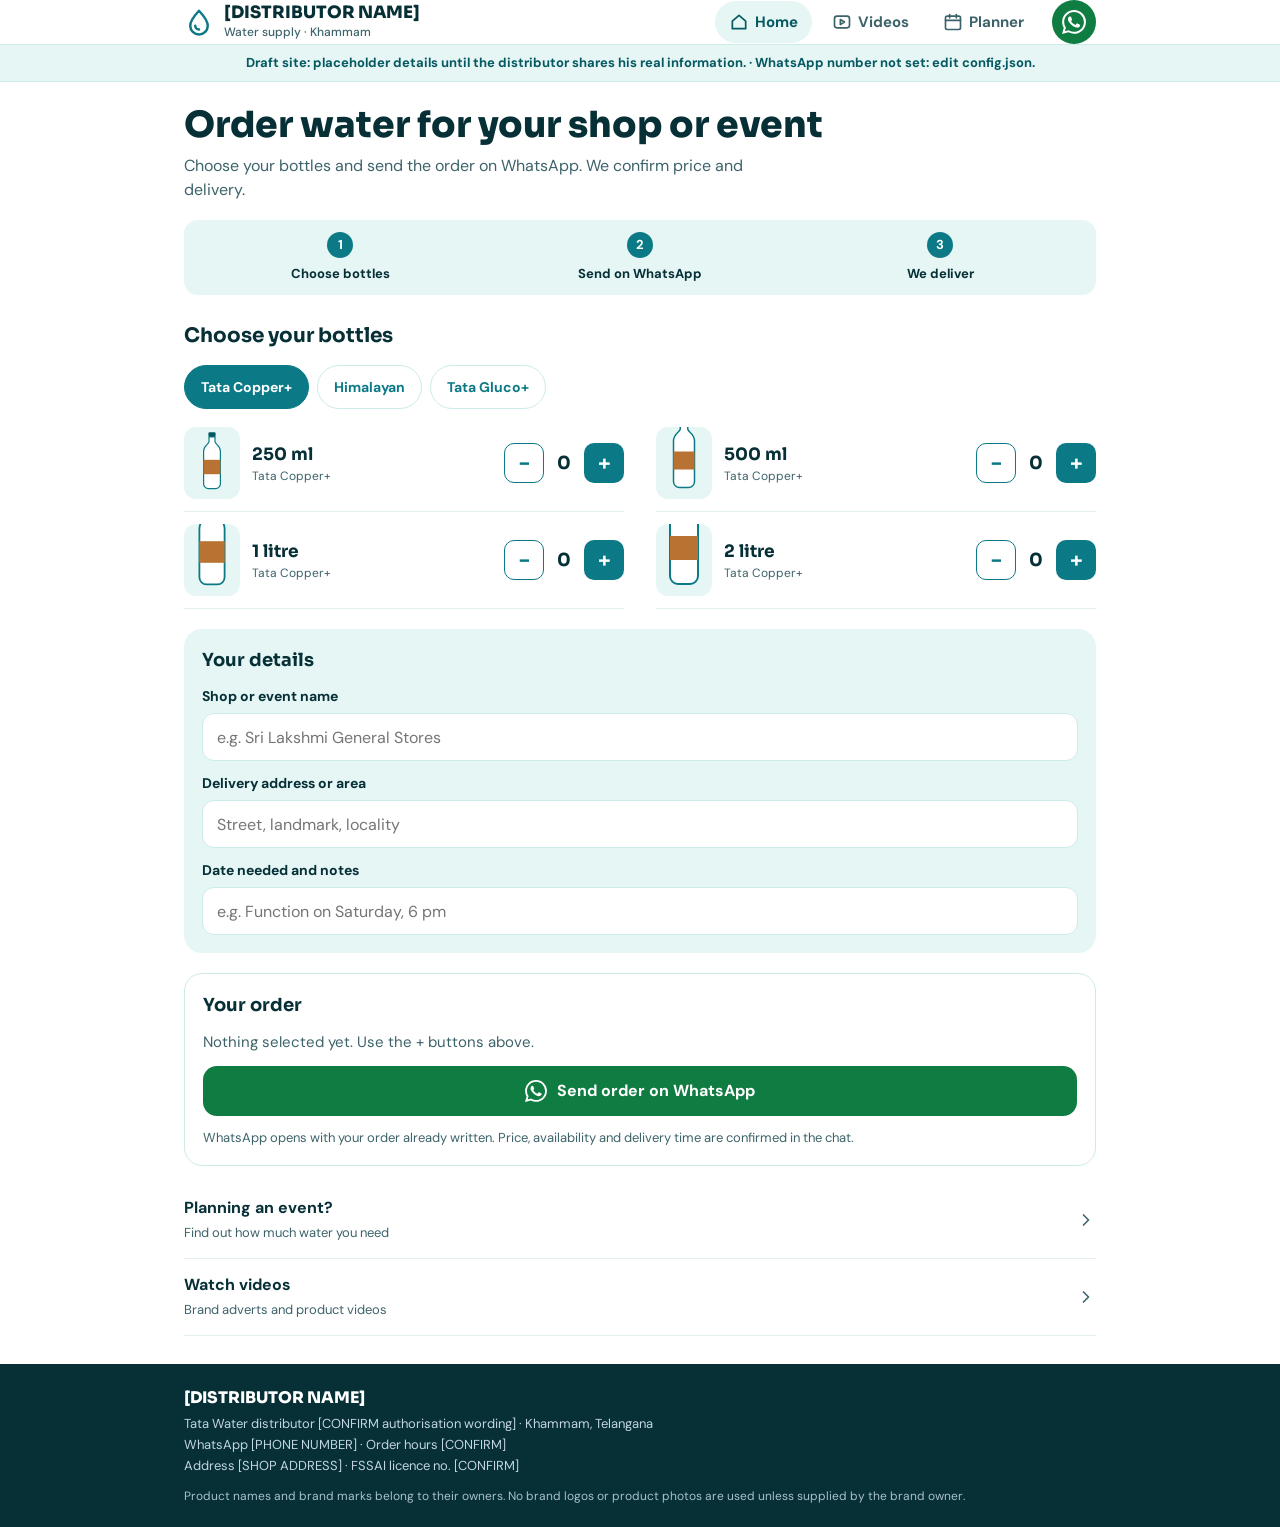
==== commit f1aed2ac: "Add files via upload" ====
--- a/index.html
+++ b/index.html
@@ -3,469 +3,136 @@
 <head>
 <meta charset="utf-8">
 <meta name="viewport" content="width=device-width, initial-scale=1">
-<title>Water Supply Khammam</title>
-<meta name="description" content="Bulk packaged drinking water for shops and events in Khammam. Order on WhatsApp.">
+<title>Order water | Khammam</title>
+<meta name="description" content="Order bottled drinking water for shops and events in Khammam on WhatsApp.">
 <link rel="preconnect" href="https://fonts.googleapis.com">
 <link rel="preconnect" href="https://fonts.gstatic.com" crossorigin>
 <link href="https://fonts.googleapis.com/css2?family=DM+Sans:wght@400;500;700&family=Sora:wght@600;700;800&display=swap" rel="stylesheet">
-<style>
-:root{--white:#FFFFFF;--wa:#0F7D41}
-html[data-theme="teal"]{--primary:#0B7A86;--primary-dark:#065961;--ink:#062F36;--muted:#3D636A;--mist:#E5F6F5;--mist2:#CDEBE9;--aqua:#22C3B3;--hero-bg:#E5F6F5;--hero-ink:#062F36;--hero-muted:#3D636A;--hero-chip-bg:#FFFFFF;--hero-chip-ink:#065961;--hero-disc:#C3E9E5;--wave:#B5E3DE;--footer-bg:#062F36;--footer-accent:#6FE0D3;--cta:#0B7A86;--cta-ink:#FFFFFF}
-html[data-theme="royal"]{--primary:#1E40AF;--primary-dark:#172B6B;--ink:#0F1B3D;--muted:#4B5675;--mist:#EEF3FF;--mist2:#D6E0FB;--aqua:#38BDF8;--hero-bg:#1E40AF;--hero-ink:#FFFFFF;--hero-muted:#DCE6FF;--hero-chip-bg:#FFFFFF;--hero-chip-ink:#1E40AF;--hero-disc:#3B5FD0;--wave:#2F55C8;--footer-bg:#0F1B3D;--footer-accent:#FFB020;--cta:#F97316;--cta-ink:#0F1B3D}
-*{box-sizing:border-box}
-html{scroll-behavior:smooth}
-body{margin:0;font-family:'DM Sans',system-ui,sans-serif;color:var(--ink);background:#FFFFFF;line-height:1.5}
-h1,h2,h3{font-family:'Sora',sans-serif;margin:0}
-a{color:var(--primary)}
-button,input{font-family:inherit}
-.wrap{max-width:1200px;margin:0 auto;padding:0 24px}
-.hidden{display:none!important}
-.btn{transition:transform .2s ease,box-shadow .2s ease}
-.btn:hover{transform:translateY(-2px);box-shadow:0 10px 22px rgba(5,41,63,.2)}
-.btn-wa{display:inline-flex;align-items:center;justify-content:center;gap:10px;background:var(--wa);color:#FFFFFF;text-decoration:none;font-weight:700;border-radius:12px;padding:14px 24px;font-size:16px}
-.ico-wa{width:22px;height:22px;fill:#FFFFFF;flex:none}
-.card{transition:transform .25s ease,box-shadow .25s ease,border-color .25s ease}
-.card:hover{transform:translateY(-6px);box-shadow:0 18px 36px rgba(5,41,63,.16);border-color:var(--aqua)}
+<link rel="stylesheet" href="style.css">
+</head>
+<body data-title="Order water">
 
-/* banners */
-#banner{background:var(--mist);color:var(--primary-dark);text-align:center;padding:9px 16px;font-size:14px;font-weight:700;border-bottom:1px solid var(--mist2)}
-#welcome{background:var(--cta);color:var(--cta-ink);text-align:center;padding:10px 16px;font-size:15px;font-weight:700}
-
-/* nav */
-nav{background:#FFFFFF;border-bottom:1px solid var(--mist2)}
-.nav-in{display:flex;flex-wrap:wrap;align-items:center;justify-content:space-between;gap:14px;padding-top:14px;padding-bottom:14px}
-.brand{display:flex;align-items:center;gap:12px}
-.brand svg{width:36px;height:36px;fill:none;stroke:var(--primary);stroke-width:2;stroke-linecap:round;stroke-linejoin:round}
-.brand-name{font-family:'Sora',sans-serif;font-weight:800;font-size:20px;line-height:1.1}
-.brand-tag{font-family:'DM Sans',sans-serif;font-weight:500;font-size:12px;color:var(--muted);margin-top:2px}
-.links{display:flex;flex-wrap:wrap;align-items:center;gap:22px;font-size:15px;font-weight:500}
-.links a{color:var(--ink);text-decoration:none}
-.links a.btn-wa{color:#FFFFFF;border-radius:999px;padding:12px 20px;font-size:15px}
-
-/* hero */
-.hero{background:var(--hero-bg);position:relative;overflow:hidden}
-.hero-in{display:flex;flex-wrap:wrap;align-items:center;gap:48px;padding-top:56px;padding-bottom:120px}
-.hero-text{flex:1 1 460px;min-width:0;display:flex;flex-direction:column;gap:22px}
-.chip{align-self:flex-start;background:var(--hero-chip-bg);color:var(--hero-chip-ink);padding:8px 14px;border-radius:999px;font-size:13px;font-weight:700}
-.hero h1{font-weight:800;font-size:clamp(34px,5vw,54px);line-height:1.08;color:var(--hero-ink)}
-.hero p{margin:0;font-size:19px;line-height:1.55;color:var(--hero-muted);max-width:560px}
-.hero-btns{display:flex;flex-wrap:wrap;gap:14px;margin-top:6px}
-.btn-main{background:var(--cta);color:var(--cta-ink);text-decoration:none;padding:16px 28px;border-radius:12px;font-weight:700;font-size:17px;display:inline-block}
-.btn-outline{display:inline-flex;align-items:center;gap:10px;background:#FFFFFF;border:2px solid var(--wa);color:var(--wa);text-decoration:none;padding:14px 26px;border-radius:12px;font-weight:700;font-size:17px}
-.btn-outline .ico-wa{fill:var(--wa)}
-.hero-art{flex:1 1 360px;min-width:0;display:flex;justify-content:center}
-.disc{position:relative;width:100%;max-width:420px;aspect-ratio:1/1;background:var(--hero-disc);border-radius:50%;display:flex;align-items:flex-end;justify-content:center;gap:20px;padding:0 24px 64px}
-.disc .dr{position:absolute;fill:var(--aqua)}
-.waves{position:absolute;left:0;right:0;bottom:0;height:70px;overflow:hidden}
-.waves svg{position:absolute;bottom:0;left:0;width:200%}
-
-/* trust */
-.trust{display:flex;flex-wrap:wrap;gap:24px 40px;justify-content:space-between;padding-top:12px;padding-bottom:36px}
-.trust-item{flex:1 1 220px;display:flex;align-items:center;gap:14px}
-.trust-ico{width:48px;height:48px;border-radius:14px;background:var(--mist);display:flex;align-items:center;justify-content:center;flex:none}
-.trust-ico svg{width:26px;height:26px;fill:none;stroke:var(--primary);stroke-width:2;stroke-linecap:round;stroke-linejoin:round}
-.trust-t{font-family:'Sora',sans-serif;font-weight:700;font-size:17px}
-.trust-s{font-size:14px;color:var(--muted)}
-
-/* sections */
-section{padding:72px 0}
-.sec-h{font-weight:800;font-size:clamp(28px,4vw,36px);margin-bottom:10px}
-.sec-p{margin:0 0 28px;font-size:17px;color:var(--muted);max-width:680px}
-.tabs{display:flex;flex-wrap:wrap;gap:10px;margin-bottom:28px}
-.tab{padding:12px 20px;border-radius:999px;border:2px solid var(--primary);font-size:15px;font-weight:700;cursor:pointer;background:#FFFFFF;color:var(--primary);min-height:44px}
-.tab.on{background:var(--primary);color:#FFFFFF}
-.rows{display:grid;grid-template-columns:repeat(auto-fit,minmax(min(100%,430px),1fr));gap:20px}
-.row{display:flex;align-items:center;gap:18px;flex-wrap:wrap;border:2px solid var(--mist2);border-radius:20px;padding:16px 20px;background:#FFFFFF}
-.thumb{width:92px;height:124px;background:var(--mist);border-radius:14px;display:flex;align-items:flex-end;justify-content:center;padding-bottom:10px;flex:none;overflow:hidden}
-.thumb img{width:100%;height:100%;object-fit:contain;padding:6px}
-.row-info{flex:1 1 150px;min-width:0;display:flex;flex-direction:column;gap:4px}
-.brand-chip{align-self:flex-start;background:var(--mist);color:var(--primary-dark);padding:4px 10px;border-radius:999px;font-size:12px;font-weight:700}
-.row-size{font-family:'Sora',sans-serif;font-weight:700;font-size:21px}
-.row-note{font-size:13px;color:var(--muted)}
-.stepper{display:flex;flex-direction:column;align-items:center;gap:6px}
-.stepper-in{display:flex;align-items:center;gap:10px}
-.sb{width:44px;height:44px;border-radius:12px;font-size:24px;font-weight:700;cursor:pointer}
-.sb.minus{border:2px solid var(--primary);background:#FFFFFF;color:var(--primary)}
-.sb.plus{border:0;background:var(--cta);color:var(--cta-ink)}
-.qty{min-width:36px;text-align:center;font-family:'Sora',sans-serif;font-weight:700;font-size:22px}
-.unit{font-size:12px;color:var(--muted)}
-.foot-note{margin-top:20px;font-size:13px;color:var(--muted)}
-
-/* order */
-.order-box{background:var(--mist);border-radius:28px;padding:40px;display:flex;flex-wrap:wrap;gap:40px}
-.order-col{flex:1 1 340px;min-width:0;display:flex;flex-direction:column;gap:16px}
-.order-col h3,.sum h3{font-weight:800;font-size:26px}
-label.f{display:flex;flex-direction:column;gap:6px;font-size:15px;font-weight:700}
-input.i{padding:14px;border-radius:12px;border:2px solid var(--mist2);font-size:16px;background:#FFFFFF;color:var(--ink);width:100%}
-.sum{flex:1 1 320px;min-width:0;background:#FFFFFF;border-radius:20px;padding:28px;display:flex;flex-direction:column;gap:16px}
-.sum-line{display:flex;justify-content:space-between;gap:12px;font-size:17px;border-bottom:1px solid var(--mist2);padding-bottom:10px}
-.sum-empty{font-size:16px;color:var(--muted)}
-.small{font-size:13px;color:var(--muted)}
-
-/* planner */
-.plan{display:flex;flex-wrap:wrap;gap:40px;align-items:stretch}
-.plan-l{flex:1 1 420px;min-width:0;display:flex;flex-direction:column;gap:18px;justify-content:center}
-.plan-r{flex:1 1 360px;min-width:0;background:var(--hero-bg);border-radius:28px;padding:36px;display:flex;flex-direction:column;justify-content:center;gap:14px}
-.eyebrow{align-self:flex-start;background:var(--mist);color:var(--primary-dark);padding:8px 14px;border-radius:999px;font-size:13px;font-weight:700}
-.plan-big{font-family:'Sora',sans-serif;font-weight:800;font-size:56px;line-height:1.05;color:var(--hero-ink)}
-.plan-r .muted{font-size:18px;color:var(--hero-muted)}
-.plan-r .tiny{font-size:13px;line-height:1.5;color:var(--hero-muted);margin-top:6px}
-
-/* steps */
-.steps{display:grid;grid-template-columns:repeat(auto-fit,minmax(min(100%,300px),1fr));gap:24px}
-.step{background:#FFFFFF;border:2px solid var(--mist2);border-radius:22px;padding:28px;display:flex;flex-direction:column;gap:14px}
-.num{width:48px;height:48px;border-radius:50%;background:var(--cta);color:var(--cta-ink);display:flex;align-items:center;justify-content:center;font-family:'Sora',sans-serif;font-weight:800;font-size:22px}
-.step h3{font-weight:700;font-size:21px}
-.step p{margin:0;font-size:16px;color:var(--muted)}
-
-/* videos */
-.vids{display:grid;grid-template-columns:repeat(auto-fit,minmax(min(100%,300px),1fr));gap:24px}
-.vid{background:#FFFFFF;border:2px solid var(--mist2);border-radius:20px;padding:14px;display:flex;flex-direction:column;gap:12px}
-.vid-frame{position:relative;aspect-ratio:16/9;background:var(--primary-dark);border-radius:14px;overflow:hidden}
-.vid-frame img,.vid-frame iframe{position:absolute;inset:0;width:100%;height:100%;border:0;object-fit:cover}
-.vid-play{position:absolute;inset:0;border:0;background:transparent;cursor:pointer;display:flex;align-items:center;justify-content:center;padding:0}
-.vid-play svg{width:64px;height:64px;filter:drop-shadow(0 4px 10px rgba(0,0,0,.35))}
-.vid-title{font-weight:700;font-size:18px;padding:0 6px 6px}
-
-/* who */
-.who{display:grid;grid-template-columns:repeat(auto-fit,minmax(min(100%,280px),1fr));gap:24px}
-.who-c{background:var(--mist);border:2px solid var(--mist);border-radius:20px;padding:28px;display:flex;flex-direction:column;gap:10px}
-.who-c h3{font-weight:700;font-size:22px}
-.who-c p{margin:0;font-size:16px;color:var(--muted)}
-
-/* footer */
-footer{background:var(--footer-bg);color:#FFFFFF;padding:56px 0 24px}
-.f-in{display:flex;flex-wrap:wrap;gap:40px}
-.f-col{flex:1 1 280px;display:flex;flex-direction:column;gap:12px;font-size:16px}
-.f-h{font-weight:700;color:var(--footer-accent)}
-.f-name{font-family:'Sora',sans-serif;font-weight:800;font-size:22px}
-.f-dim{font-size:15px;line-height:1.6;color:#C3D5E0}
-.legal{margin-top:32px;font-size:13px;color:#A9C0CF}
-
-/* floating + sticky */
-.fab{position:fixed;right:20px;bottom:20px;width:60px;height:60px;border-radius:50%;background:#25D366;display:flex;align-items:center;justify-content:center;box-shadow:0 8px 22px rgba(5,41,63,.3);z-index:50}
-.fab svg{width:34px;height:34px;fill:#FFFFFF}
-.fab::after{content:"";position:absolute;inset:0;border-radius:50%;border:3px solid #25D366;animation:ring 2s ease-out infinite}
-#sticky{display:none}
-#err{display:none;max-width:720px;margin:40px auto;padding:24px;border:2px solid #C0392B;border-radius:16px;color:#7A1F14;background:#FDECEA}
-
-/* animation */
-.rise{animation:rise .9s ease both}
-.floaty{animation:floaty 5s ease-in-out infinite}
-.floaty2{animation:floaty 6.5s ease-in-out infinite;animation-delay:-2s}
-.floaty3{animation:floaty 5.8s ease-in-out infinite;animation-delay:-4s}
-.drop{animation:drop 4s ease-in-out infinite}
-.wave{animation:drift 14s linear infinite}
-.wave2{animation:drift 22s linear infinite reverse}
-.reveal{opacity:0;transform:translateY(28px);transition:opacity .7s ease,transform .7s ease}
-.reveal.in{opacity:1;transform:none}
-@keyframes rise{from{opacity:0;transform:translateY(26px)}to{opacity:1;transform:translateY(0)}}
-@keyframes floaty{0%,100%{transform:translateY(0)}50%{transform:translateY(-14px)}}
-@keyframes drop{0%,100%{transform:translateY(0);opacity:.9}50%{transform:translateY(10px);opacity:.5}}
-@keyframes drift{from{transform:translateX(0)}to{transform:translateX(-50%)}}
-@keyframes ring{0%{transform:scale(1);opacity:.8}100%{transform:scale(1.55);opacity:0}}
-@media (prefers-reduced-motion: reduce){*,*::after{animation:none!important;transition:none!important}.reveal{opacity:1;transform:none}}
-@media (max-width:720px){
-  .wrap{padding:0 16px}
-  .order-box{padding:24px}
-  section{padding:48px 0}
-  .fab{display:none}
-  #sticky{display:flex;position:fixed;left:0;right:0;bottom:0;z-index:60;background:#FFFFFF;border-top:1px solid var(--mist2);padding:10px 16px;box-shadow:0 -6px 18px rgba(5,41,63,.12)}
-  #sticky a{flex:1}
-  body{padding-bottom:76px}
-  .links a:not(.btn-wa){display:none}
-}
-</style>
-</head>
-<body>
-
-<svg width="0" height="0" style="position:absolute" aria-hidden="true">
-<defs>
-<symbol id="wa" viewBox="0 0 24 24"><path d="M17.472 14.382c-.297-.149-1.758-.867-2.03-.967-.273-.099-.471-.148-.67.15-.197.297-.767.966-.94 1.164-.173.199-.347.223-.644.075-.297-.15-1.255-.463-2.39-1.475-.883-.788-1.48-1.761-1.653-2.059-.173-.297-.018-.458.13-.606.134-.133.298-.347.446-.52.149-.174.198-.298.298-.497.099-.198.05-.371-.025-.52-.075-.149-.669-1.612-.916-2.207-.242-.579-.487-.5-.669-.51-.173-.008-.371-.01-.57-.01-.198 0-.52.074-.792.372-.272.297-1.04 1.016-1.04 2.479 0 1.462 1.065 2.875 1.213 3.074.149.198 2.096 3.2 5.077 4.487.709.306 1.262.489 1.694.625.712.227 1.36.195 1.871.118.571-.085 1.758-.719 2.006-1.413.248-.694.248-1.289.173-1.413-.074-.124-.272-.198-.57-.347m-5.421 7.403h-.004a9.87 9.87 0 01-5.031-1.378l-.361-.214-3.741.982.998-3.648-.235-.374a9.86 9.86 0 01-1.51-5.26c.001-5.45 4.436-9.884 9.888-9.884 2.64 0 5.122 1.03 6.988 2.898a9.825 9.825 0 012.893 6.994c-.003 5.45-4.437 9.884-9.885 9.884m8.413-18.297A11.815 11.815 0 0012.05 0C5.495 0 .16 5.335.157 11.892c0 2.096.547 4.142 1.588 5.945L.057 24l6.305-1.654a11.882 11.882 0 005.683 1.448h.005c6.554 0 11.89-5.335 11.893-11.893a11.821 11.821 0 00-3.48-8.413Z"></path></symbol>
-</defs>
-</svg>
-
+<div id="chrome-top"></div>
 <div id="banner" class="hidden"></div>
 <div id="welcome" class="hidden"></div>
-
-<nav>
-<div class="wrap nav-in">
-<div class="brand">
-<svg viewBox="0 0 24 24"><path d="M12 3 C12 3 5 10.5 5 15 a7 7 0 0 0 14 0 C19 10.5 12 3 12 3 Z"></path><path d="M9 15 a3 3 0 0 0 3 3"></path></svg>
-<div><div class="brand-name" data-cfg="businessName"></div><div class="brand-tag" data-cfg="tagline"></div></div>
-</div>
-<div class="links">
-<a href="#range">Products</a>
-<a href="#planner">Event planner</a>
-<a href="#videos">Videos</a>
-<a href="#contact">Contact</a>
-<a class="btn btn-wa wa-link" href="#" target="_blank" rel="noopener"><svg class="ico-wa"><use href="#wa"></use></svg>Order on WhatsApp</a>
-</div>
-</div>
-</nav>
-
 <div id="err"></div>
 
-<header class="hero">
-<div class="wrap hero-in">
-<div class="hero-text">
-<div class="chip rise" data-cfg="authorisedText"></div>
-<h1 class="rise" style="animation-delay:.12s" data-cfg="hero.headline"></h1>
-<p class="rise" style="animation-delay:.24s" data-cfg="hero.subtext"></p>
-<div class="hero-btns rise" style="animation-delay:.36s">
-<a class="btn btn-main" href="#range">Build your order</a>
-<a class="btn btn-outline wa-link" href="#" target="_blank" rel="noopener"><svg class="ico-wa"><use href="#wa"></use></svg>Chat on WhatsApp</a>
-</div>
-</div>
-<div class="hero-art">
-<div class="disc" aria-hidden="true">
-<svg class="dr drop" style="top:16px;left:60px" width="22" height="28" viewBox="0 0 24 30"><path d="M12 1 C12 1 3 12 3 19 a9 9 0 0 0 18 0 C21 12 12 1 12 1 Z"></path></svg>
-<svg class="dr drop" style="top:50px;right:50px;animation-delay:-1.5s" width="16" height="20" viewBox="0 0 24 30"><path d="M12 1 C12 1 3 12 3 19 a9 9 0 0 0 18 0 C21 12 12 1 12 1 Z"></path></svg>
-<span class="floaty" id="hb1"></span><span class="floaty2" id="hb2"></span><span class="floaty3" id="hb3"></span>
-</div>
-</div>
-</div>
-<div class="waves" aria-hidden="true">
-<svg class="wave2" style="height:70px;fill:var(--wave)" viewBox="0 0 2400 70" preserveAspectRatio="none"><path d="M0 30 C150 5 300 55 450 30 C600 5 750 55 900 30 C1050 5 1200 55 1200 30 C1350 5 1500 55 1650 30 C1800 5 1950 55 2100 30 C2250 5 2400 55 2400 30 V70 H0 Z"></path></svg>
-<svg class="wave" style="height:50px;fill:#FFFFFF" viewBox="0 0 2400 50" preserveAspectRatio="none"><path d="M0 25 C150 5 300 45 450 25 C600 5 750 45 900 25 C1050 5 1200 45 1200 25 C1350 5 1500 45 1650 25 C1800 5 1950 45 2100 25 C2250 5 2400 45 2400 25 V50 H0 Z"></path></svg>
-</div>
-</header>
+<main class="wrap">
+  <section class="intro rise">
+    <h1 data-cfg="hero.headline"></h1>
+    <p data-cfg="hero.subtext"></p>
+  </section>
 
-<main>
-<div class="wrap trust reveal">
-<div class="trust-item"><div class="trust-ico"><svg viewBox="0 0 24 24"><path d="M3 9 L5 4 H19 L21 9"></path><path d="M4 9 V20 H20 V9"></path><path d="M9 20 V14 H15 V20"></path></svg></div><div><div class="trust-t">Shops and retailers</div><div class="trust-s">Regular stock for your counter</div></div></div>
-<div class="trust-item"><div class="trust-ico"><svg viewBox="0 0 24 24"><rect x="3" y="5" width="18" height="16" rx="2"></rect><path d="M3 10 H21"></path><path d="M8 3 V7"></path><path d="M16 3 V7"></path></svg></div><div><div class="trust-t">Events and functions</div><div class="trust-s">Large quantities on short notice</div></div></div>
-<div class="trust-item"><div class="trust-ico"><svg viewBox="0 0 24 24"><path d="M12 21 C12 21 5 14.5 5 10 a7 7 0 0 1 14 0 C19 14.5 12 21 12 21 Z"></path><circle cx="12" cy="10" r="2.5"></circle></svg></div><div><div class="trust-t">Anywhere in the area</div><div class="trust-s" data-cfg="region"></div></div></div>
-<div class="trust-item"><div class="trust-ico"><svg viewBox="0 0 24 24"><path d="M21 12 a8 8 0 0 1 -11.5 7.2 L4 21 L5.4 16 A8 8 0 1 1 21 12 Z"></path></svg></div><div><div class="trust-t">Order on WhatsApp</div><div class="trust-s">No sign-up, no payment on site</div></div></div>
+  <ol class="steps rise" style="animation-delay:.08s">
+    <li><b>1</b>Choose bottles</li>
+    <li><b>2</b>Send on WhatsApp</li>
+    <li><b>3</b>We deliver</li>
+  </ol>
+
+  <h2 class="h2">Choose your bottles</h2>
+  <div class="tabs" id="tabs" role="tablist"></div>
+  <div class="rows" id="rows"></div>
+
+  <section class="card">
+    <h3>Your details</h3>
+    <label class="f">Shop or event name<input class="i" id="shop" type="text" placeholder="e.g. Sri Lakshmi General Stores" autocomplete="organization"></label>
+    <label class="f">Delivery address or area<input class="i" id="area" type="text" placeholder="Street, landmark, locality" autocomplete="street-address"></label>
+    <label class="f">Date needed and notes<input class="i" id="note" type="text" placeholder="e.g. Function on Saturday, 6 pm"></label>
+  </section>
+
+  <section class="card" style="background:#FFFFFF;border:1.5px solid var(--mist2)">
+    <h3>Your order</h3>
+    <div id="sumList"></div>
+    <a class="btn-wa wa-order wa-order-inline" href="#" target="_blank" rel="noopener" id="inlineSend">Send order on WhatsApp</a>
+    <div class="small">WhatsApp opens with your order already written. Price, availability and delivery time are confirmed in the chat.</div>
+  </section>
+
+  <ul class="linklist">
+    <li><a href="planner.html"><div><b>Planning an event?</b><span>Find out how much water you need</span></div><svg viewBox="0 0 24 24"><path d="M9 6 L15 12 L9 18"></path></svg></a></li>
+    <li><a href="videos.html"><div><b>Watch videos</b><span>Brand adverts and product videos</span></div><svg viewBox="0 0 24 24"><path d="M9 6 L15 12 L9 18"></path></svg></a></li>
+  </ul>
+</main>
+
+<div id="foot"></div>
+
+<div class="sendbar" id="sendbar">
+  <div class="sendbar-t"><b id="sbCount"></b><span id="sbItems"></span></div>
+  <a class="btn-wa wa-order" href="#" target="_blank" rel="noopener" id="sbSend">Send on WhatsApp</a>
 </div>
 
-<section id="range" style="padding-bottom:24px">
-<div class="wrap reveal">
-<h2 class="sec-h">Our range</h2>
-<p class="sec-p">Pick a brand, then set how many cases of each size. Your selection goes into a ready-made WhatsApp message; nothing is stored on this site.</p>
-<div class="tabs" id="tabs"></div>
-<div class="rows" id="rows"></div>
-<div class="foot-note">Tata Copper+ sizes follow Tata's official product page. Sizes for other brands are confirmed with the distributor. <a id="officialLink" class="hidden" href="#" target="_blank" rel="noopener"></a></div>
-</div>
-</section>
+<script src="app.js"></script>
+<script>
+App.start('home', function () {
+  var cfg = App.cfg, prod = App.prod;
+  var state = { q: {}, tab: '' };
+  var products = (prod.products || []).filter(function (p) { return !p.hidden; });
+  var brands = (prod.brands || []).filter(function (b) {
+    return products.some(function (p) { return p.brand === b.id; });
+  });
+  if (brands.length) state.tab = brands[0].id;
 
-<section id="order" style="padding-top:24px">
-<div class="wrap reveal">
-<div class="order-box">
-<div class="order-col">
-<h3>Your details</h3>
-<label class="f">Shop or event name<input class="i" id="shop" type="text" placeholder="e.g. Sri Lakshmi General Stores" autocomplete="organization"></label>
-<label class="f">Delivery address or area<input class="i" id="area" type="text" placeholder="Street, landmark, locality" autocomplete="street-address"></label>
-<label class="f">Date needed and notes<input class="i" id="note" type="text" placeholder="e.g. Function on Saturday, 6 pm"></label>
-</div>
-<div class="sum">
-<h3>Order summary</h3>
-<div id="sumList"></div>
-<a class="btn btn-wa wa-order" href="#" target="_blank" rel="noopener"><svg class="ico-wa"><use href="#wa"></use></svg>Send order on WhatsApp</a>
-<div class="small">Opens WhatsApp with this message filled in. Price and delivery time are confirmed in the chat.</div>
-</div>
-</div>
-</div>
-</section>
+  function unitOf(p) { return p.unit || prod.unit || 'cases'; }
 
-<section id="planner" style="padding-top:8px">
-<div class="wrap reveal">
-<div class="plan">
-<div class="plan-l">
-<div class="eyebrow">Event planner</div>
-<h2 class="sec-h" style="line-height:1.15;margin:0">How much water does your event need?</h2>
-<p class="sec-p" style="margin:0">Enter your guest count and how long the event runs. You get a starting quantity, and we confirm the final number with you on WhatsApp.</p>
-<label class="f" style="max-width:320px">Number of guests<input class="i" id="guests" type="number" min="1" inputmode="numeric" placeholder="e.g. 150" style="font-size:18px"></label>
-<div style="display:flex;flex-direction:column;gap:8px"><div style="font-size:15px;font-weight:700">How long?</div><div class="tabs" id="durTabs" style="margin:0"></div></div>
-</div>
-<div class="plan-r">
-<div style="font-size:15px;font-weight:700;color:var(--hero-muted)">Suggested starting quantity</div>
-<div id="planOut"></div>
-<div class="tiny" id="planNote"></div>
-</div>
-</div>
-</div>
-</section>
+  // Welcome strip and prefilled details from a personal link: ?shop=Name&area=Place
+  var shop = App.clean(App.qs.get('shop')), area = App.clean(App.qs.get('area'));
+  if (shop) {
+    document.getElementById('shop').value = shop;
+    var w = document.getElementById('welcome');
+    w.textContent = 'Welcome, ' + shop + '. Your order form is ready.';
+    w.classList.remove('hidden');
+  }
+  if (area) document.getElementById('area').value = area;
 
-<section id="how" style="background:var(--mist)">
-<div class="wrap reveal">
-<h2 class="sec-h" style="margin-bottom:32px">How ordering works</h2>
-<div class="steps">
-<div class="step card"><div class="num">1</div><h3>Choose your bottles</h3><p>Set cases for each size above, or use the event planner for a starting quantity.</p></div>
-<div class="step card"><div class="num">2</div><h3>Send it on WhatsApp</h3><p>One tap opens WhatsApp with your order already written. Add your address and date.</p></div>
-<div class="step card"><div class="num">3</div><h3>We confirm and deliver</h3><p>We reply with price and delivery time, then deliver to your shop or venue.</p></div>
-</div>
-</div>
-</section>
-
-<section id="videos">
-<div class="wrap reveal">
-<h2 class="sec-h">Watch</h2>
-<p class="sec-p" style="margin-bottom:12px">Brand adverts and product videos.</p>
-<a id="officialLink2" class="hidden" href="#" target="_blank" rel="noopener" style="display:inline-block;margin-bottom:28px;font-size:16px;font-weight:700"></a>
-<div class="vids" id="vids"></div>
-</div>
-</section>
-
-<section id="serve" style="padding-top:0">
-<div class="wrap reveal">
-<h2 class="sec-h" style="margin-bottom:32px">Who we supply</h2>
-<div class="who">
-<div class="who-c card"><h3>Shops</h3><p>Kirana stores, hotels, tea stalls and retailers who restock every week.</p></div>
-<div class="who-c card"><h3>Events</h3><p>Weddings, functions, meetings and sports days. Tell us the date and headcount and we plan the quantity.</p></div>
-<div class="who-c card"><h3>Offices and institutions</h3><p>Standing orders on a schedule you choose.</p></div>
-</div>
-</div>
-</section>
-</main>
-
-<footer id="contact">
-<div class="wrap">
-<div class="f-in">
-<div class="f-col"><div class="f-name" data-cfg="businessName"></div><div class="f-dim"><span data-cfg="authorisedText"></span><br><span data-cfg="region"></span><br>FSSAI licence no.: <span data-cfg="fssai"></span></div></div>
-<div class="f-col"><div class="f-h">Contact</div><div>WhatsApp: <span data-cfg="phoneDisplay"></span></div><div>Address: <span data-cfg="address"></span></div><div>Order hours: <span data-cfg="orderHours"></span></div></div>
-<div class="f-col"><div class="f-h">Order</div><a class="btn btn-wa wa-link" style="align-self:flex-start" href="#" target="_blank" rel="noopener"><svg class="ico-wa"><use href="#wa"></use></svg>Message us on WhatsApp</a></div>
-</div>
-<div class="legal">Product names and brand marks belong to their owners. No brand logos or product photos are used unless supplied by the brand owner.</div>
-</div>
-</footer>
-
-<a class="fab wa-link" href="#" target="_blank" rel="noopener" aria-label="Order on WhatsApp"><svg><use href="#wa"></use></svg></a>
-<div id="sticky"><a class="btn btn-wa wa-order" href="#" target="_blank" rel="noopener"><svg class="ico-wa"><use href="#wa"></use></svg>Order on WhatsApp</a></div>
-
-<script>
-(function () {
-  'use strict';
-  var cfg = {}, prod = { brands: [], products: [], unit: 'cases' }, vids = [];
-  var state = { q: {}, tab: 'all', dur: '', guests: '' };
-  var qs = new URLSearchParams(location.search);
-
-  function get(obj, path) {
-    return path.split('.').reduce(function (o, k) { return o && o[k] != null ? o[k] : ''; }, obj);
-  }
-  function el(tag, cls, text) {
-    var n = document.createElement(tag);
-    if (cls) n.className = cls;
-    if (text != null) n.textContent = text;
-    return n;
-  }
-  function clean(s) { return String(s || '').replace(/[\u0000-\u001f<>]/g, '').slice(0, 80); }
-  function waBase() {
-    var d = String(cfg.whatsappNumber || '').replace(/\D/g, '');
-    var ok = d.length >= 10 && !/x/i.test(String(cfg.whatsappNumber));
-    return ok ? 'https://wa.me/' + d + '?text=' : 'https://wa.me/?text=';
-  }
-  function numberIsSet() {
-    var d = String(cfg.whatsappNumber || '').replace(/\D/g, '');
-    return d.length >= 10 && !/x/i.test(String(cfg.whatsappNumber));
-  }
-  function bottleSVG(h, label) {
-    var w = Math.round(h * 0.4);
-    var ns = 'http://www.w3.org/2000/svg';
-    var svg = document.createElementNS(ns, 'svg');
-    svg.setAttribute('width', w); svg.setAttribute('height', h);
-    svg.setAttribute('viewBox', '0 0 40 100'); svg.setAttribute('fill', 'none');
-    svg.setAttribute('aria-hidden', 'true');
-    var cap = document.createElementNS(ns, 'rect');
-    cap.setAttribute('x', 14); cap.setAttribute('y', 2); cap.setAttribute('width', 12); cap.setAttribute('height', 8); cap.setAttribute('rx', 2);
-    cap.style.fill = 'var(--primary-dark)';
-    var body = document.createElementNS(ns, 'path');
-    body.setAttribute('d', 'M15 10 H25 V18 C25 22 34 24 34 34 V88 a8 8 0 0 1 -8 8 H14 a8 8 0 0 1 -8 -8 V34 C6 24 15 22 15 18 Z');
-    body.setAttribute('fill', '#FFFFFF'); body.setAttribute('stroke-width', 2);
-    body.style.stroke = 'var(--primary)';
-    var lab = document.createElementNS(ns, 'rect');
-    lab.setAttribute('x', 6); lab.setAttribute('y', 48); lab.setAttribute('width', 28); lab.setAttribute('height', 24);
-    lab.style.fill = /^#[0-9a-fA-F]{3,8}$/.test(label || '') ? label : 'var(--primary)';
-    svg.appendChild(cap); svg.appendChild(body); svg.appendChild(lab);
-    return svg;
-  }
-  function heroBottles() {
-    [['hb1', 140], ['hb2', 190], ['hb3', 240]].forEach(function (b) {
-      document.getElementById(b[0]).appendChild(bottleSVG(b[1], ''));
-    });
-  }
-
-  function showError(msg) {
-    var e = document.getElementById('err');
-    e.style.display = 'block';
-    e.textContent = msg;
-  }
-
-  function applyConfig() {
-    document.documentElement.setAttribute('data-theme', cfg.theme === 'royal' ? 'royal' : 'teal');
-    document.title = (cfg.businessName || 'Water Supply') + ' | ' + (cfg.region || 'Khammam');
-    document.querySelectorAll('[data-cfg]').forEach(function (n) { n.textContent = get(cfg, n.getAttribute('data-cfg')); });
-    var b = document.getElementById('banner');
-    var msgs = [];
-    if (cfg.draftMode) msgs.push('Draft site: placeholder details until the distributor shares his real information.');
-    if (cfg.draftMode && !numberIsSet()) msgs.push('WhatsApp number not set yet: edit config.json.');
-    if (cfg.notice) msgs.push(String(cfg.notice));
-    if (msgs.length) { b.textContent = msgs.join('  ·  '); b.classList.remove('hidden'); }
-    var ol = cfg.officialLink || {};
-    if (ol.url && /^https:\/\//.test(ol.url)) {
-      ['officialLink', 'officialLink2'].forEach(function (id) {
-        var a = document.getElementById(id);
-        a.href = ol.url; a.textContent = ol.label || 'Official product page';
-        a.classList.remove('hidden');
-      });
-      document.getElementById('officialLink').style.marginLeft = '6px';
-      document.getElementById('officialLink2').textContent = (ol.label || 'Official product page') + ' →';
-    }
-    var shop = clean(qs.get('shop')), area = clean(qs.get('area'));
-    if (shop) {
-      document.getElementById('shop').value = shop;
-      var w = document.getElementById('welcome');
-      w.textContent = 'Welcome, ' + shop + '. Your order form is ready below.';
-      w.classList.remove('hidden');
-    }
-    if (area) document.getElementById('area').value = area;
+  function safeImage(path) {
+    return typeof path === 'string' && /^images\/[A-Za-z0-9._ -]+\.(png|jpe?g|webp|gif|svg)$/i.test(path) && path.indexOf('..') === -1;
   }
 
   function updateLinks() {
-    var base = waBase();
-    var generic = base + encodeURIComponent("Hello, I'd like to place an order.");
-    document.querySelectorAll('.wa-link').forEach(function (a) { a.href = generic; });
-    var lines = prod.products.filter(function (p) { return (state.q[p.id] || 0) > 0; }).map(function (p) {
-      return state.q[p.id] + ' ' + (prod.unit || 'cases') + ' x ' + p.brandName + ' ' + p.size;
+    var lines = products.filter(function (p) { return (state.q[p.id] || 0) > 0; }).map(function (p) {
+      return state.q[p.id] + ' ' + unitOf(p) + ' x ' + p.brandName + ' ' + p.size;
     });
     var text = "Hello, I'd like to place an order.\n\nShop/Event: " + (document.getElementById('shop').value.trim() || '-') +
       '\nAddress/Area: ' + (document.getElementById('area').value.trim() || '-') +
       '\n\nItems:\n' + (lines.join('\n') || '-') +
       '\n\nNotes: ' + (document.getElementById('note').value.trim() || '-');
-    var order = base + encodeURIComponent(text);
-    document.querySelectorAll('.wa-order').forEach(function (a) { a.href = order; });
+    var href = App.waBase() + encodeURIComponent(text);
+    document.querySelectorAll('.wa-order').forEach(function (a) { a.href = href; });
   }
 
   function renderSummary() {
     var box = document.getElementById('sumList');
     box.textContent = '';
-    var any = false;
-    prod.products.forEach(function (p) {
+    var total = 0, items = 0;
+    products.forEach(function (p) {
       var q = state.q[p.id] || 0;
       if (q > 0) {
-        any = true;
-        var line = el('div', 'sum-line');
-        line.appendChild(el('span', '', p.brandName + ' ' + p.size));
-        var b = el('span', '', q + ' ' + (prod.unit || 'cases')); b.style.fontWeight = '700';
+        total += q; items += 1;
+        var line = App.el('div', 'sum-line');
+        line.appendChild(App.el('span', '', p.brandName + ' ' + p.size));
+        var b = App.el('span', '', q + ' ' + unitOf(p)); b.style.fontWeight = '700';
         line.appendChild(b);
         box.appendChild(line);
       }
     });
-    if (!any) box.appendChild(el('div', 'sum-empty', 'No bottles selected yet. Use the + buttons above.'));
+    if (!items) box.appendChild(App.el('div', 'sum-empty', 'Nothing selected yet. Use the + buttons above.'));
+    document.body.classList.toggle('has-items', items > 0);
+    document.getElementById('sbCount').textContent = total + (total === 1 ? ' case' : ' cases') + ' selected';
+    document.getElementById('sbItems').textContent = items + (items === 1 ? ' item' : ' items');
     updateLinks();
-  }
-
-  function safeImage(path) {
-    return typeof path === 'string' && /^images\/[A-Za-z0-9._ -]+\.(png|jpe?g|webp|gif|svg)$/i.test(path) && path.indexOf('..') === -1;
   }
 
   function renderRows() {
     var box = document.getElementById('rows');
     box.textContent = '';
-    prod.products.filter(function (p) { return state.tab === 'all' || p.brand === state.tab; }).forEach(function (p) {
-      var row = el('div', 'row card');
-      var th = el('div', 'thumb');
-      var fallback = function () { th.textContent = ''; th.appendChild(bottleSVG(p.height || 80, p.labelColor)); };
+    var list = products.filter(function (p) { return p.brand === state.tab; });
+    if (!list.length) box.appendChild(App.el('div', 'empty', 'No products to show.'));
+    list.forEach(function (p) {
+      var row = App.el('div', 'row');
+      var th = App.el('div', 'thumb');
+      var fallback = function () {
+        th.textContent = '';
+        th.appendChild(p.shape === 'cup' ? App.cupSVG(p.height || 60, p.labelColor) : App.bottleSVG(p.height || 80, p.labelColor));
+      };
       if (safeImage(p.image)) {
         var img = new Image();
         img.alt = p.brandName + ' ' + p.size;
@@ -475,153 +142,45 @@
         th.appendChild(img);
       } else { fallback(); }
       row.appendChild(th);
-      var info = el('div', 'row-info');
-      info.appendChild(el('div', 'brand-chip', p.brandName));
-      info.appendChild(el('div', 'row-size', p.size));
-      info.appendChild(el('div', 'row-note', p.note || ''));
+      var info = App.el('div', 'row-info');
+      info.appendChild(App.el('div', 'row-size', p.size));
+      info.appendChild(App.el('div', 'row-brand', p.brandName));
+      if (p.note) info.appendChild(App.el('div', 'row-note', p.note));
       row.appendChild(info);
-      var st = el('div', 'stepper');
-      var inn = el('div', 'stepper-in');
-      var minus = el('button', 'sb minus', '−'); minus.type = 'button'; minus.setAttribute('aria-label', 'Fewer ' + (prod.unit || 'cases') + ' of ' + p.brandName + ' ' + p.size);
-      var qty = el('div', 'qty', String(state.q[p.id] || 0));
-      var plus = el('button', 'sb plus', '+'); plus.type = 'button'; plus.setAttribute('aria-label', 'More ' + (prod.unit || 'cases') + ' of ' + p.brandName + ' ' + p.size);
+      var st = App.el('div', 'stepper');
+      var minus = App.el('button', 'sb minus', '−'); minus.type = 'button';
+      minus.setAttribute('aria-label', 'Fewer ' + unitOf(p) + ' of ' + p.brandName + ' ' + p.size);
+      var qty = App.el('div', 'qty', String(state.q[p.id] || 0));
+      var plus = App.el('button', 'sb plus', '+'); plus.type = 'button';
+      plus.setAttribute('aria-label', 'More ' + unitOf(p) + ' of ' + p.brandName + ' ' + p.size);
       minus.onclick = function () { state.q[p.id] = Math.max(0, (state.q[p.id] || 0) - 1); qty.textContent = String(state.q[p.id]); renderSummary(); };
       plus.onclick = function () { state.q[p.id] = (state.q[p.id] || 0) + 1; qty.textContent = String(state.q[p.id]); renderSummary(); };
-      inn.appendChild(minus); inn.appendChild(qty); inn.appendChild(plus);
-      st.appendChild(inn); st.appendChild(el('div', 'unit', prod.unit || 'cases'));
+      st.appendChild(minus); st.appendChild(qty); st.appendChild(plus);
       row.appendChild(st);
       box.appendChild(row);
     });
-    observeReveal();
   }
 
   function renderTabs() {
     var box = document.getElementById('tabs');
     box.textContent = '';
-    var list = [{ id: 'all', label: 'All' }].concat(prod.brands);
-    list.forEach(function (t) {
-      var b = el('button', 'tab' + (state.tab === t.id ? ' on' : ''), t.label);
-      b.type = 'button';
-      b.onclick = function () { state.tab = t.id; renderTabs(); renderRows(); };
-      box.appendChild(b);
+    brands.forEach(function (b) {
+      var t = App.el('button', 'tab' + (state.tab === b.id ? ' on' : ''), b.label);
+      t.type = 'button';
+      t.setAttribute('role', 'tab');
+      t.setAttribute('aria-selected', state.tab === b.id ? 'true' : 'false');
+      t.onclick = function () { state.tab = b.id; renderTabs(); renderRows(); };
+      box.appendChild(t);
     });
+    if (brands.length < 2) box.classList.add('hidden');
   }
 
-  function renderPlanner() {
-    var pl = cfg.planner || {};
-    var durs = pl.durations || [];
-    if (!state.dur && durs.length) state.dur = durs[0].id;
-    var box = document.getElementById('durTabs');
-    box.textContent = '';
-    durs.forEach(function (d) {
-      var b = el('button', 'tab' + (state.dur === d.id ? ' on' : ''), d.label);
-      b.type = 'button';
-      b.onclick = function () { state.dur = d.id; renderPlanner(); };
-      box.appendChild(b);
-    });
-    document.getElementById('planNote').textContent = pl.note || '';
-    var out = document.getElementById('planOut');
-    out.textContent = '';
-    var g = parseInt(state.guests, 10);
-    var d = durs.filter(function (x) { return x.id === state.dur; })[0];
-    if (!(g > 0) || !d) {
-      var p = el('div', '', 'Enter the number of guests to see a suggested quantity.');
-      p.style.cssText = 'font-size:20px;line-height:1.5;color:var(--hero-ink)';
-      out.appendChild(p);
-      return;
-    }
-    var bottles = g * d.perGuest;
-    out.appendChild(el('div', 'plan-big', String(bottles)));
-    out.appendChild(el('div', 'muted', 'bottles of ' + (pl.bottleLabel || '500 ml') + ' for ' + g + ' guests, ' + d.text));
-    var text = "Hello, I'm planning an event.\nGuests: " + g + '\nDuration: ' + d.text + '\nEstimate: about ' + bottles + ' bottles of ' + (pl.bottleLabel || '500 ml') + '\n\nPlease confirm quantity, price and delivery.';
-    var a = el('a', 'btn btn-wa');
-    a.href = waBase() + encodeURIComponent(text);
-    a.target = '_blank'; a.rel = 'noopener';
-    a.style.cssText = 'margin-top:10px;align-self:flex-start';
-    var ns = 'http://www.w3.org/2000/svg';
-    var s = document.createElementNS(ns, 'svg'); s.setAttribute('class', 'ico-wa');
-    var u = document.createElementNS(ns, 'use'); u.setAttribute('href', '#wa'); s.appendChild(u);
-    a.appendChild(s); a.appendChild(document.createTextNode('Send this plan on WhatsApp'));
-    out.appendChild(a);
-  }
+  // Add the WhatsApp icon to the send buttons
+  document.querySelectorAll('.wa-order').forEach(function (a) { a.insertBefore(App.waIcon(), a.firstChild); });
 
-  function ytId(url) {
-    var m = String(url || '').match(/(?:youtu\.be\/|youtube\.com\/(?:watch\?(?:.*&)?v=|embed\/|shorts\/|live\/))([A-Za-z0-9_-]{11})/);
-    return m ? m[1] : '';
-  }
-
-  function renderVideos() {
-    var box = document.getElementById('vids');
-    var sec = document.getElementById('videos');
-    box.textContent = '';
-    var ok = 0;
-    vids.forEach(function (v) {
-      var id = ytId(v.url);
-      if (!id) return;
-      ok++;
-      var card = el('div', 'vid card');
-      var fr = el('div', 'vid-frame');
-      var img = new Image();
-      img.alt = ''; img.loading = 'lazy';
-      img.src = 'https://i.ytimg.com/vi/' + id + '/hqdefault.jpg';
-      fr.appendChild(img);
-      var btn = el('button', 'vid-play'); btn.type = 'button';
-      var title = el('div', 'vid-title', v.title ? clean(v.title) : 'Watch video');
-      btn.setAttribute('aria-label', 'Play video');
-      btn.innerHTML = '<svg viewBox="0 0 64 64"><circle cx="32" cy="32" r="30" fill="#FFFFFF"></circle><path d="M26 20 L46 32 L26 44 Z" fill="#0B2147"></path></svg>';
-      btn.onclick = function () {
-        var f = document.createElement('iframe');
-        f.src = 'https://www.youtube-nocookie.com/embed/' + id + '?autoplay=1&rel=0';
-        f.title = title.textContent;
-        f.allow = 'accelerometer; autoplay; encrypted-media; picture-in-picture';
-        f.allowFullscreen = true;
-        fr.textContent = ''; fr.appendChild(f);
-      };
-      fr.appendChild(btn);
-      card.appendChild(fr); card.appendChild(title);
-      box.appendChild(card);
-      if (!v.title) {
-        fetch('https://www.youtube.com/oembed?url=' + encodeURIComponent('https://www.youtube.com/watch?v=' + id) + '&format=json')
-          .then(function (r) { return r.ok ? r.json() : null; })
-          .then(function (j) { if (j && j.title) title.textContent = clean(j.title); })
-          .catch(function () {});
-      }
-    });
-    if (!ok) sec.classList.add('hidden');
-  }
-
-  var io = null;
-  function observeReveal() {
-    var items = document.querySelectorAll('.reveal:not(.in)');
-    if (!('IntersectionObserver' in window)) { items.forEach(function (n) { n.classList.add('in'); }); return; }
-    if (!io) io = new IntersectionObserver(function (es) {
-      es.forEach(function (e) { if (e.isIntersecting) { e.target.classList.add('in'); io.unobserve(e.target); } });
-    }, { threshold: 0.08 });
-    items.forEach(function (n) { io.observe(n); });
-  }
-
-  function fetchJSON(path, optional) {
-    return fetch(path, { cache: 'no-cache' }).then(function (r) {
-      if (!r.ok) throw new Error(path + ' ' + r.status);
-      return r.json();
-    }).catch(function (e) { if (optional) return null; throw e; });
-  }
-
-  Promise.all([fetchJSON('config.json'), fetchJSON('products.json'), fetchJSON('videos.json', true)]).then(function (res) {
-    cfg = res[0] || {};
-    prod = res[1] || prod;
-    vids = (res[2] && res[2].videos) || [];
-    applyConfig();
-    heroBottles();
-    renderTabs(); renderRows(); renderSummary(); renderPlanner(); renderVideos();
-    ['shop', 'area', 'note'].forEach(function (id) { document.getElementById(id).addEventListener('input', updateLinks); });
-    document.getElementById('guests').addEventListener('input', function (e) { state.guests = e.target.value; renderPlanner(); });
-    observeReveal();
-  }).catch(function () {
-    heroBottles();
-    showError('Could not load config.json or products.json. If you opened index.html directly from your computer, the browser blocks this. Publish the folder on GitHub Pages, or run "python3 -m http.server" in the folder and open http://localhost:8000.');
-  });
-})();
+  ['shop', 'area', 'note'].forEach(function (id) { document.getElementById(id).addEventListener('input', updateLinks); });
+  renderTabs(); renderRows(); renderSummary();
+});
 </script>
 </body>
 </html>
--- a/style.css
+++ b/style.css
@@ -0,0 +1,125 @@
+:root{--wa:#0F7D41}
+html[data-theme="teal"]{--primary:#0B7A86;--primary-dark:#065961;--ink:#062F36;--muted:#3D636A;--mist:#E5F6F5;--mist2:#CDEBE9;--aqua:#22C3B3;--cta:#0B7A86;--cta-ink:#FFFFFF;--footer-bg:#062F36;--footer-accent:#6FE0D3}
+html[data-theme="royal"]{--primary:#1E40AF;--primary-dark:#172B6B;--ink:#0F1B3D;--muted:#4B5675;--mist:#EEF3FF;--mist2:#D6E0FB;--aqua:#38BDF8;--cta:#F97316;--cta-ink:#0F1B3D;--footer-bg:#0F1B3D;--footer-accent:#FFB020}
+*{box-sizing:border-box}
+html{scroll-behavior:smooth}
+body{margin:0;font-family:'DM Sans',system-ui,sans-serif;color:var(--ink);background:#FFFFFF;line-height:1.5;-webkit-text-size-adjust:100%}
+h1,h2,h3{font-family:'Sora',sans-serif;margin:0}
+a{color:var(--primary)}
+button,input{font-family:inherit}
+.wrap{max-width:960px;margin:0 auto;padding:0 16px}
+.hidden{display:none!important}
+.ico-wa{width:22px;height:22px;fill:#FFFFFF;flex:none}
+
+/* banners */
+#banner{background:var(--mist);color:var(--primary-dark);text-align:center;padding:8px 16px;font-size:13px;font-weight:700;border-bottom:1px solid var(--mist2)}
+#welcome{background:var(--cta);color:var(--cta-ink);text-align:center;padding:10px 16px;font-size:15px;font-weight:700}
+#err{display:none;max-width:720px;margin:24px 16px;padding:20px;border:2px solid #C0392B;border-radius:14px;color:#7A1F14;background:#FDECEA;font-size:15px}
+
+/* header */
+.top{background:#FFFFFF;border-bottom:1px solid var(--mist2);position:sticky;top:0;z-index:40}
+.top-in{display:flex;align-items:center;gap:14px;padding-top:10px;padding-bottom:10px}
+.brand{display:flex;align-items:center;gap:10px;text-decoration:none;color:var(--ink);order:1;margin-right:auto;min-width:0}
+.brand svg{width:30px;height:30px;fill:none;stroke:var(--primary);stroke-width:2;stroke-linecap:round;stroke-linejoin:round;flex:none}
+.brand-name{font-family:'Sora',sans-serif;font-weight:800;font-size:17px;line-height:1.15;overflow-wrap:anywhere}
+.brand-tag{font-family:'DM Sans',sans-serif;font-weight:500;font-size:12px;color:var(--muted)}
+.nav{order:2;display:flex;gap:6px}
+.nav-i{display:flex;align-items:center;gap:6px;padding:10px 14px;border-radius:999px;text-decoration:none;color:var(--muted);font-weight:700;font-size:15px}
+.nav-i svg{width:20px;height:20px;fill:none;stroke:currentColor;stroke-width:2;stroke-linecap:round;stroke-linejoin:round}
+.nav-i.on{background:var(--mist);color:var(--primary-dark)}
+.wa-icon{order:3;width:44px;height:44px;border-radius:50%;background:var(--wa);display:flex;align-items:center;justify-content:center;flex:none}
+
+/* intro */
+.intro{padding-top:22px;display:flex;flex-direction:column;gap:8px}
+.intro h1{font-weight:800;font-size:clamp(26px,5vw,36px);line-height:1.18}
+.intro p{margin:0;font-size:16px;color:var(--muted);max-width:560px}
+.steps{list-style:none;margin:18px 0 0;padding:12px 8px;border-radius:14px;background:var(--mist);display:grid;grid-template-columns:repeat(3,minmax(0,1fr));gap:4px}
+.steps li{display:flex;flex-direction:column;align-items:center;gap:6px;font-size:13px;font-weight:700;text-align:center}
+.steps b{width:26px;height:26px;border-radius:50%;background:var(--primary);color:#FFFFFF;display:flex;align-items:center;justify-content:center;font-size:13px}
+
+/* sections */
+.h2{font-weight:700;font-size:20px;margin:26px 0 12px}
+.tabs{display:flex;gap:8px;overflow-x:auto;padding:2px 0 6px;scrollbar-width:none}
+.tabs::-webkit-scrollbar{display:none}
+.tab{flex:none;padding:10px 16px;border-radius:999px;border:1.5px solid var(--mist2);background:#FFFFFF;color:var(--primary);font-weight:700;font-size:14px;cursor:pointer;min-height:44px;white-space:nowrap}
+.tab.on{background:var(--primary);border-color:var(--primary);color:#FFFFFF}
+.rows{display:flex;flex-direction:column}
+.row{display:flex;align-items:center;gap:12px;padding:12px 0;border-bottom:1px solid #E1EFEE}
+.thumb{width:56px;height:72px;border-radius:12px;background:var(--mist);display:flex;align-items:flex-end;justify-content:center;padding-bottom:8px;flex:none;overflow:hidden}
+.thumb img{width:100%;height:100%;object-fit:contain;padding:4px}
+.row-info{flex:1;min-width:0}
+.row-size{font-family:'Sora',sans-serif;font-weight:700;font-size:17px;overflow-wrap:anywhere}
+.row-brand{font-size:12px;color:var(--muted)}
+.row-note{font-size:12px;color:var(--muted)}
+.stepper{display:flex;align-items:center;gap:8px}
+.sb{width:40px;height:40px;border-radius:10px;font-size:22px;font-weight:700;cursor:pointer;padding:0;line-height:1}
+.sb.minus{border:1.5px solid var(--primary);background:#FFFFFF;color:var(--primary)}
+.sb.plus{border:0;background:var(--cta);color:var(--cta-ink)}
+.qty{min-width:24px;text-align:center;font-family:'Sora',sans-serif;font-weight:700;font-size:18px}
+.empty{padding:18px 0;color:var(--muted)}
+
+/* cards */
+.card{margin-top:20px;padding:18px;border-radius:18px;background:var(--mist);display:flex;flex-direction:column;gap:12px}
+.card h3{font-weight:700;font-size:18px}
+input.i{height:48px;padding:0 14px;border-radius:12px;border:1.5px solid var(--mist2);font-size:16px;background:#FFFFFF;color:var(--ink);width:100%}
+label.f{display:flex;flex-direction:column;gap:6px;font-size:14px;font-weight:700}
+.sum-line{display:flex;justify-content:space-between;gap:12px;font-size:16px;border-bottom:1px solid var(--mist2);padding-bottom:8px}
+.sum-empty{font-size:15px;color:var(--muted)}
+.small{font-size:13px;color:var(--muted)}
+.btn-wa{display:flex;align-items:center;justify-content:center;gap:10px;background:var(--wa);color:#FFFFFF;text-decoration:none;font-weight:700;border-radius:14px;min-height:50px;padding:0 20px;font-size:16px}
+
+/* link list */
+.linklist{list-style:none;margin:16px 0 0;padding:0}
+.linklist a{display:flex;align-items:center;justify-content:space-between;gap:12px;padding:14px 0;border-bottom:1px solid #E1EFEE;text-decoration:none;color:var(--ink)}
+.linklist b{display:block;font-size:16px}
+.linklist span{font-size:13px;color:var(--muted)}
+.linklist svg{width:20px;height:20px;fill:none;stroke:var(--muted);stroke-width:2;stroke-linecap:round;stroke-linejoin:round;flex:none}
+
+/* planner */
+.plan-card{margin-top:22px;padding:22px;border-radius:20px;background:var(--mist);display:flex;flex-direction:column;gap:6px}
+.plan-big{font-family:'Sora',sans-serif;font-weight:800;font-size:48px;line-height:1.05}
+.plan-lab{font-size:13px;font-weight:700;color:var(--primary-dark)}
+.plan-sub{font-size:15px;color:var(--muted)}
+
+/* videos */
+.vids{display:flex;flex-direction:column;gap:20px;margin-top:6px}
+.vid-frame{position:relative;aspect-ratio:16/9;background:var(--primary-dark);border-radius:16px;overflow:hidden}
+.vid-frame img,.vid-frame iframe{position:absolute;inset:0;width:100%;height:100%;border:0;object-fit:cover}
+.vid-play{position:absolute;inset:0;border:0;background:transparent;cursor:pointer;display:flex;align-items:center;justify-content:center;padding:0}
+.vid-play svg{width:60px;height:60px;filter:drop-shadow(0 4px 10px rgba(0,0,0,.35))}
+.vid-title{font-weight:700;font-size:16px;line-height:1.35;margin-top:10px}
+
+/* footer */
+footer{margin-top:28px;background:var(--footer-bg);color:#FFFFFF;padding:22px 0}
+.f-name{font-family:'Sora',sans-serif;font-weight:800;font-size:16px;margin-bottom:4px}
+.f-dim{font-size:13px;line-height:1.6;color:#C3D5E0}
+.legal{margin-top:10px;font-size:12px;color:#A9C0CF}
+
+/* send bar */
+.sendbar{display:none}
+
+/* page enter */
+.rise{animation:rise .6s ease both}
+@keyframes rise{from{opacity:0;transform:translateY(14px)}to{opacity:1;transform:none}}
+@media (prefers-reduced-motion: reduce){*{animation:none!important;transition:none!important}}
+
+@media (min-width:721px){
+  .wrap{padding:0 24px}
+  .rows{display:grid;grid-template-columns:repeat(2,minmax(0,1fr));column-gap:32px}
+  .vids{display:grid;grid-template-columns:repeat(2,minmax(0,1fr))}
+}
+
+@media (max-width:720px){
+  body{padding-bottom:84px}
+  body.has-items{padding-bottom:150px}
+  .nav{position:fixed;left:0;right:0;bottom:0;z-index:60;background:#FFFFFF;border-top:1px solid #E1EFEE;display:grid;grid-template-columns:repeat(3,minmax(0,1fr));gap:0;padding:6px 0 calc(8px + env(safe-area-inset-bottom))}
+  .nav-i{flex-direction:column;gap:2px;border-radius:0;background:transparent;font-size:12px;font-weight:500;min-height:48px;justify-content:center;padding:4px 0}
+  .nav-i.on{background:transparent;color:var(--primary);font-weight:700}
+  .nav-i svg{width:24px;height:24px}
+  .wa-order-inline{display:none}
+  .has-items .sendbar{display:flex;position:fixed;left:0;right:0;bottom:calc(64px + env(safe-area-inset-bottom));z-index:55;background:#FFFFFF;border-top:1px solid #E1EFEE;padding:10px 16px;align-items:center;justify-content:space-between;gap:12px;box-shadow:0 -6px 18px rgba(5,41,63,.1)}
+  .sendbar .btn-wa{flex:1;max-width:230px}
+  .sendbar-t{font-size:14px;line-height:1.3}
+  .sendbar-t b{display:block}
+  .sendbar-t span{font-size:12px;color:var(--muted)}
+}
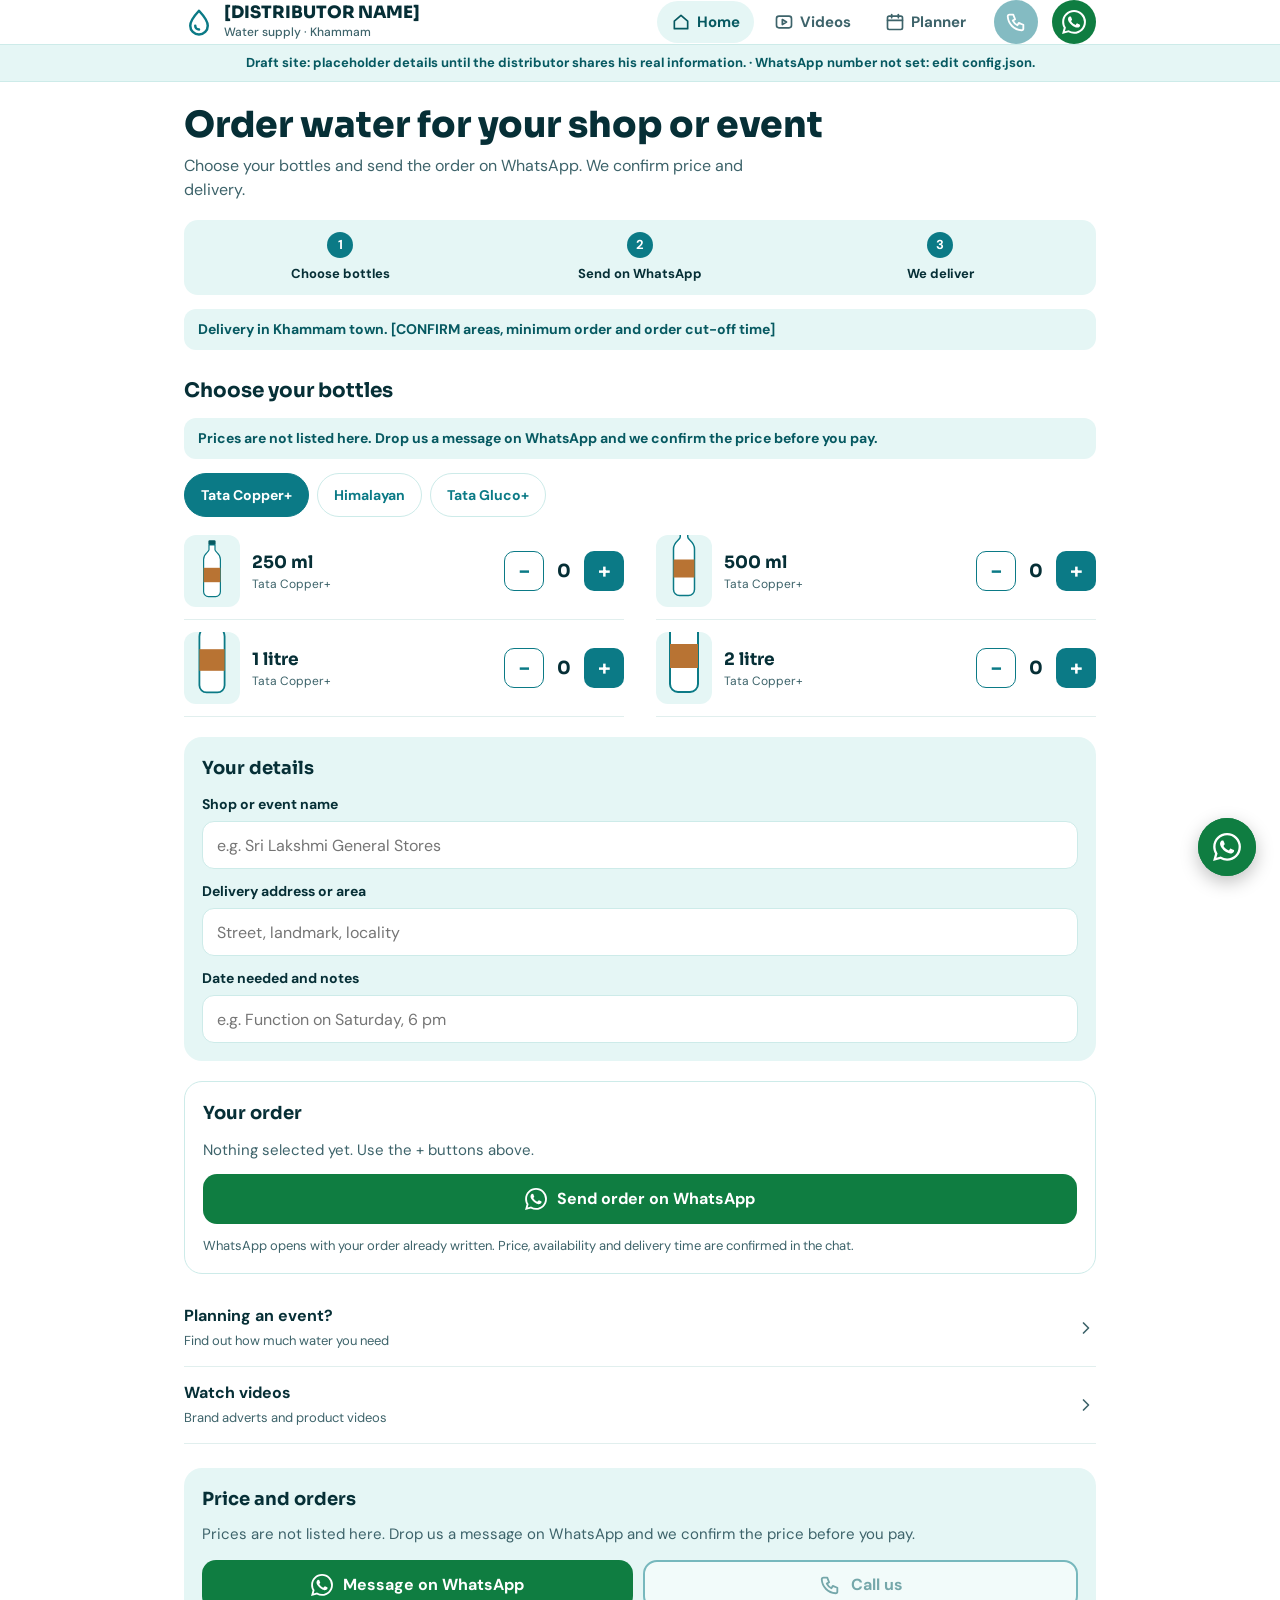
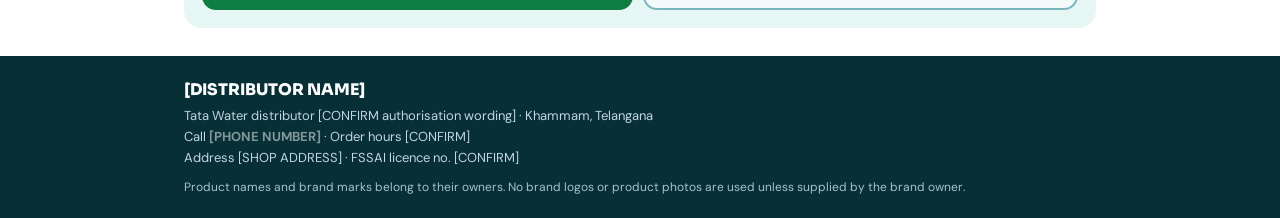
==== commit 43a6f472: "Add files via upload" ====
--- a/index.html
+++ b/index.html
@@ -4,7 +4,11 @@
 <meta charset="utf-8">
 <meta name="viewport" content="width=device-width, initial-scale=1">
 <title>Order water | Khammam</title>
-<meta name="description" content="Order bottled drinking water for shops and events in Khammam on WhatsApp.">
+<meta name="description" content="Order Tata bottled water for your shop or event in Khammam. Pick your bottles and send the order on WhatsApp.">
+<meta property="og:type" content="website">
+<meta property="og:title" content="Order bottled water in Khammam">
+<meta property="og:description" content="Order Tata bottled water for your shop or event in Khammam. Pick your bottles and send the order on WhatsApp.">
+<meta name="twitter:card" content="summary">
 <link rel="preconnect" href="https://fonts.googleapis.com">
 <link rel="preconnect" href="https://fonts.gstatic.com" crossorigin>
 <link href="https://fonts.googleapis.com/css2?family=DM+Sans:wght@400;500;700&family=Sora:wght@600;700;800&display=swap" rel="stylesheet">
@@ -29,7 +33,10 @@
     <li><b>3</b>We deliver</li>
   </ol>
 
+  <p class="price-note" style="margin-top:14px" data-cfg="deliveryNote" data-hide-empty></p>
+
   <h2 class="h2">Choose your bottles</h2>
+  <p class="price-note" data-cfg="priceNote"></p>
   <div class="tabs" id="tabs" role="tablist"></div>
   <div class="rows" id="rows"></div>
 
@@ -94,7 +101,8 @@
     var text = "Hello, I'd like to place an order.\n\nShop/Event: " + (document.getElementById('shop').value.trim() || '-') +
       '\nAddress/Area: ' + (document.getElementById('area').value.trim() || '-') +
       '\n\nItems:\n' + (lines.join('\n') || '-') +
-      '\n\nNotes: ' + (document.getElementById('note').value.trim() || '-');
+      '\n\nNotes: ' + (document.getElementById('note').value.trim() || '-') +
+      '\n\nPlease confirm the price and delivery time.';
     var href = App.waBase() + encodeURIComponent(text);
     document.querySelectorAll('.wa-order').forEach(function (a) { a.href = href; });
   }
--- a/style.css
+++ b/style.css
@@ -87,7 +87,26 @@
 .vid-frame img,.vid-frame iframe{position:absolute;inset:0;width:100%;height:100%;border:0;object-fit:cover}
 .vid-play{position:absolute;inset:0;border:0;background:transparent;cursor:pointer;display:flex;align-items:center;justify-content:center;padding:0}
 .vid-play svg{width:60px;height:60px;filter:drop-shadow(0 4px 10px rgba(0,0,0,.35))}
+.vid-yt{display:inline-block;margin-top:4px;font-size:13px;font-weight:700;color:var(--primary)}
 .vid-title{font-weight:700;font-size:16px;line-height:1.35;margin-top:10px}
+
+/* contact, call, floating whatsapp */
+.call-icon{order:3;width:44px;height:44px;border-radius:50%;background:var(--primary);display:flex;align-items:center;justify-content:center;flex:none}
+.call-icon svg{width:22px;height:22px;fill:none;stroke:#FFFFFF;stroke-width:2;stroke-linecap:round;stroke-linejoin:round}
+.call-link.off{opacity:.5;pointer-events:none}
+.price-note{margin:0 0 12px;padding:10px 14px;border-radius:12px;background:var(--mist);color:var(--primary-dark);font-size:14px;font-weight:700}
+.contact-card{margin-top:24px;padding:18px;border-radius:18px;background:var(--mist);display:flex;flex-direction:column;gap:10px}
+.contact-card h3{font-weight:700;font-size:18px}
+.contact-card p{margin:0;font-size:15px;color:var(--muted)}
+.contact-btns{display:flex;flex-direction:column;gap:10px;margin-top:4px}
+.btn-call{display:flex;align-items:center;justify-content:center;gap:10px;background:#FFFFFF;color:var(--primary-dark);border:2px solid var(--primary);text-decoration:none;font-weight:700;border-radius:14px;min-height:50px;padding:0 20px;font-size:16px}
+.btn-call svg{width:22px;height:22px;fill:none;stroke:currentColor;stroke-width:2;stroke-linecap:round;stroke-linejoin:round}
+.fab{position:fixed;left:14px;bottom:84px;z-index:58;width:52px;height:52px;border-radius:50%;background:var(--wa);display:flex;align-items:center;justify-content:center;box-shadow:0 6px 18px rgba(0,0,0,.25)}
+.fab::before{content:'';position:absolute;inset:0;border-radius:50%;background:var(--wa);animation:ping 2s ease-out infinite;z-index:-1}
+.fab .ico-wa{animation:wiggle 4s ease-in-out infinite}
+@keyframes ping{0%{transform:scale(1);opacity:.55}80%,100%{transform:scale(1.7);opacity:0}}
+@keyframes wiggle{0%,86%,100%{transform:rotate(0)}90%{transform:rotate(-14deg)}94%{transform:rotate(12deg)}97%{transform:rotate(-8deg)}}
+.f-dim a{color:#FFFFFF;font-weight:700}
 
 /* footer */
 footer{margin-top:28px;background:var(--footer-bg);color:#FFFFFF;padding:22px 0}
@@ -105,6 +124,9 @@
 
 @media (min-width:721px){
   .wrap{padding:0 24px}
+  .fab{bottom:24px;left:auto;right:24px;width:58px;height:58px}
+  .contact-btns{flex-direction:row}
+  .contact-btns a{flex:1}
   .rows{display:grid;grid-template-columns:repeat(2,minmax(0,1fr));column-gap:32px}
   .vids{display:grid;grid-template-columns:repeat(2,minmax(0,1fr))}
 }
@@ -117,6 +139,8 @@
   .nav-i.on{background:transparent;color:var(--primary);font-weight:700}
   .nav-i svg{width:24px;height:24px}
   .wa-order-inline{display:none}
+  footer{padding-bottom:70px}
+  .has-items .fab{bottom:calc(150px + env(safe-area-inset-bottom))}
   .has-items .sendbar{display:flex;position:fixed;left:0;right:0;bottom:calc(64px + env(safe-area-inset-bottom));z-index:55;background:#FFFFFF;border-top:1px solid #E1EFEE;padding:10px 16px;align-items:center;justify-content:space-between;gap:12px;box-shadow:0 -6px 18px rgba(5,41,63,.1)}
   .sendbar .btn-wa{flex:1;max-width:230px}
   .sendbar-t{font-size:14px;line-height:1.3}
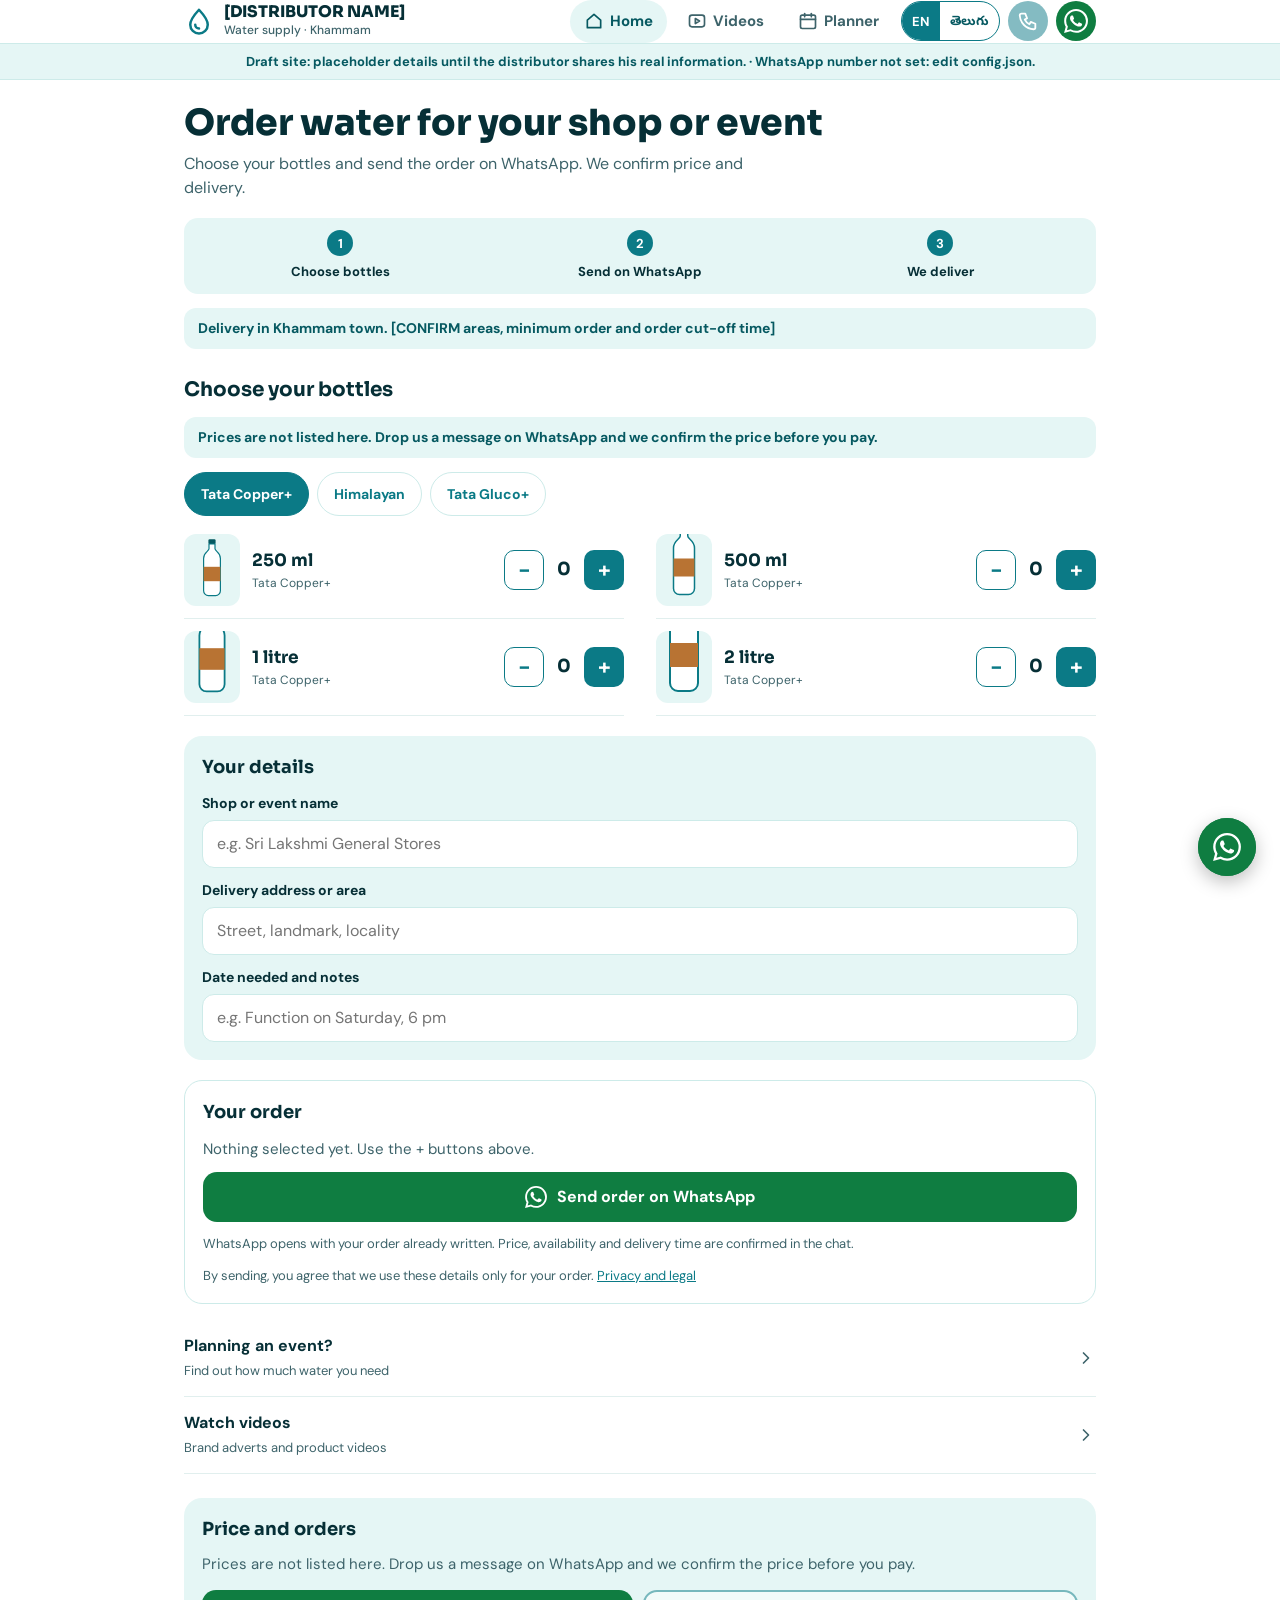
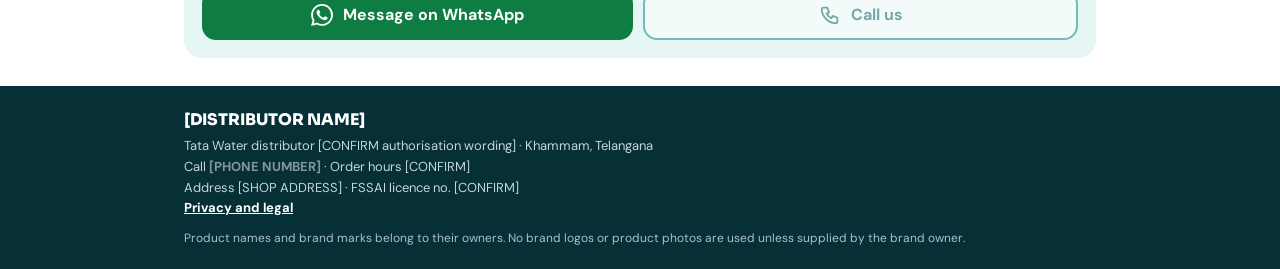
==== commit c1416300: "Add files via upload" ====
--- a/index.html
+++ b/index.html
@@ -11,10 +11,10 @@
 <meta name="twitter:card" content="summary">
 <link rel="preconnect" href="https://fonts.googleapis.com">
 <link rel="preconnect" href="https://fonts.gstatic.com" crossorigin>
-<link href="https://fonts.googleapis.com/css2?family=DM+Sans:wght@400;500;700&family=Sora:wght@600;700;800&display=swap" rel="stylesheet">
+<link href="https://fonts.googleapis.com/css2?family=DM+Sans:wght@400;500;700&family=Noto+Sans+Telugu:wght@400;500;700&family=Sora:wght@600;700;800&display=swap" rel="stylesheet">
 <link rel="stylesheet" href="style.css">
 </head>
-<body data-title="Order water">
+<body>
 
 <div id="chrome-top"></div>
 <div id="banner" class="hidden"></div>
@@ -28,35 +28,36 @@
   </section>
 
   <ol class="steps rise" style="animation-delay:.08s">
-    <li><b>1</b>Choose bottles</li>
-    <li><b>2</b>Send on WhatsApp</li>
-    <li><b>3</b>We deliver</li>
+    <li><b>1</b><span data-i18n="home.step1"></span></li>
+    <li><b>2</b><span data-i18n="home.step2"></span></li>
+    <li><b>3</b><span data-i18n="home.step3"></span></li>
   </ol>
 
   <p class="price-note" style="margin-top:14px" data-cfg="deliveryNote" data-hide-empty></p>
 
-  <h2 class="h2">Choose your bottles</h2>
+  <h2 class="h2" data-i18n="home.choose"></h2>
   <p class="price-note" data-cfg="priceNote"></p>
   <div class="tabs" id="tabs" role="tablist"></div>
   <div class="rows" id="rows"></div>
 
   <section class="card">
-    <h3>Your details</h3>
-    <label class="f">Shop or event name<input class="i" id="shop" type="text" placeholder="e.g. Sri Lakshmi General Stores" autocomplete="organization"></label>
-    <label class="f">Delivery address or area<input class="i" id="area" type="text" placeholder="Street, landmark, locality" autocomplete="street-address"></label>
-    <label class="f">Date needed and notes<input class="i" id="note" type="text" placeholder="e.g. Function on Saturday, 6 pm"></label>
+    <h3 data-i18n="home.details"></h3>
+    <label class="f"><span data-i18n="home.shop"></span><input class="i" id="shop" type="text" maxlength="80" data-i18n-ph="home.shop.ph" autocomplete="organization"></label>
+    <label class="f"><span data-i18n="home.area"></span><input class="i" id="area" type="text" maxlength="80" data-i18n-ph="home.area.ph" autocomplete="street-address"></label>
+    <label class="f"><span data-i18n="home.note"></span><input class="i" id="note" type="text" maxlength="120" data-i18n-ph="home.note.ph"></label>
   </section>
 
   <section class="card" style="background:#FFFFFF;border:1.5px solid var(--mist2)">
-    <h3>Your order</h3>
+    <h3 data-i18n="home.order"></h3>
     <div id="sumList"></div>
-    <a class="btn-wa wa-order wa-order-inline" href="#" target="_blank" rel="noopener" id="inlineSend">Send order on WhatsApp</a>
-    <div class="small">WhatsApp opens with your order already written. Price, availability and delivery time are confirmed in the chat.</div>
+    <a class="btn-wa wa-order wa-order-inline" href="#" target="_blank" rel="noopener" id="inlineSend"><span data-i18n="home.send"></span></a>
+    <div class="small" data-i18n="home.sendnote"></div>
+    <div class="small"><span data-i18n="home.consent"></span> <a href="privacy.html" data-i18n="f.privacy"></a></div>
   </section>
 
   <ul class="linklist">
-    <li><a href="planner.html"><div><b>Planning an event?</b><span>Find out how much water you need</span></div><svg viewBox="0 0 24 24"><path d="M9 6 L15 12 L9 18"></path></svg></a></li>
-    <li><a href="videos.html"><div><b>Watch videos</b><span>Brand adverts and product videos</span></div><svg viewBox="0 0 24 24"><path d="M9 6 L15 12 L9 18"></path></svg></a></li>
+    <li><a href="planner.html"><div><b data-i18n="home.planner.t"></b><span data-i18n="home.planner.s"></span></div><svg viewBox="0 0 24 24"><path d="M9 6 L15 12 L9 18"></path></svg></a></li>
+    <li><a href="videos.html"><div><b data-i18n="home.videos.t"></b><span data-i18n="home.videos.s"></span></div><svg viewBox="0 0 24 24"><path d="M9 6 L15 12 L9 18"></path></svg></a></li>
   </ul>
 </main>
 
@@ -64,13 +65,13 @@
 
 <div class="sendbar" id="sendbar">
   <div class="sendbar-t"><b id="sbCount"></b><span id="sbItems"></span></div>
-  <a class="btn-wa wa-order" href="#" target="_blank" rel="noopener" id="sbSend">Send on WhatsApp</a>
+  <a class="btn-wa wa-order" href="#" target="_blank" rel="noopener" id="sbSend"><span data-i18n="home.sendShort"></span></a>
 </div>
 
 <script src="app.js"></script>
 <script>
 App.start('home', function () {
-  var cfg = App.cfg, prod = App.prod;
+  var prod = App.prod;
   var state = { q: {}, tab: '' };
   var products = (prod.products || []).filter(function (p) { return !p.hidden; });
   var brands = (prod.brands || []).filter(function (b) {
@@ -79,21 +80,30 @@
   if (brands.length) state.tab = brands[0].id;
 
   function unitOf(p) { return p.unit || prod.unit || 'cases'; }
-
-  // Welcome strip and prefilled details from a personal link: ?shop=Name&area=Place
+  function unitLabel(p) {
+    var u = unitOf(p), k = 'unit.' + u, tr = App.t(k);
+    return tr === k ? u : tr;
+  }
+
+  // Personal link: ?shop=Name&area=Place fills the form. Telugu or English names both work.
   var shop = App.clean(App.qs.get('shop')), area = App.clean(App.qs.get('area'));
-  if (shop) {
-    document.getElementById('shop').value = shop;
+  if (shop) document.getElementById('shop').value = shop;
+  if (area) document.getElementById('area').value = area;
+
+  function renderWelcome() {
     var w = document.getElementById('welcome');
-    w.textContent = 'Welcome, ' + shop + '. Your order form is ready.';
-    w.classList.remove('hidden');
-  }
-  if (area) document.getElementById('area').value = area;
+    if (shop) {
+      w.textContent = App.t('home.welcome', { name: shop });
+      w.classList.remove('hidden');
+    }
+  }
 
   function safeImage(path) {
     return typeof path === 'string' && /^images\/[A-Za-z0-9._ -]+\.(png|jpe?g|webp|gif|svg)$/i.test(path) && path.indexOf('..') === -1;
   }
 
+  // The message that opens in WhatsApp is always written in English so the distributor can read it
+  // easily. What the customer typed (in Telugu or English) is put in as typed.
   function updateLinks() {
     var lines = products.filter(function (p) { return (state.q[p.id] || 0) > 0; }).map(function (p) {
       return state.q[p.id] + ' ' + unitOf(p) + ' x ' + p.brandName + ' ' + p.size;
@@ -117,15 +127,15 @@
         total += q; items += 1;
         var line = App.el('div', 'sum-line');
         line.appendChild(App.el('span', '', p.brandName + ' ' + p.size));
-        var b = App.el('span', '', q + ' ' + unitOf(p)); b.style.fontWeight = '700';
+        var b = App.el('span', '', q + ' ' + unitLabel(p)); b.style.fontWeight = '700';
         line.appendChild(b);
         box.appendChild(line);
       }
     });
-    if (!items) box.appendChild(App.el('div', 'sum-empty', 'Nothing selected yet. Use the + buttons above.'));
+    if (!items) box.appendChild(App.el('div', 'sum-empty', App.t('home.empty')));
     document.body.classList.toggle('has-items', items > 0);
-    document.getElementById('sbCount').textContent = total + (total === 1 ? ' case' : ' cases') + ' selected';
-    document.getElementById('sbItems').textContent = items + (items === 1 ? ' item' : ' items');
+    document.getElementById('sbCount').textContent = App.t(total === 1 ? 'sel.case.one' : 'sel.case.many', { n: total });
+    document.getElementById('sbItems').textContent = App.t(items === 1 ? 'sel.item.one' : 'sel.item.many', { n: items });
     updateLinks();
   }
 
@@ -133,8 +143,9 @@
     var box = document.getElementById('rows');
     box.textContent = '';
     var list = products.filter(function (p) { return p.brand === state.tab; });
-    if (!list.length) box.appendChild(App.el('div', 'empty', 'No products to show.'));
+    if (!list.length) box.appendChild(App.el('div', 'empty', App.t('home.noprod')));
     list.forEach(function (p) {
+      var name = p.brandName + ' ' + p.size;
       var row = App.el('div', 'row');
       var th = App.el('div', 'thumb');
       var fallback = function () {
@@ -143,7 +154,7 @@
       };
       if (safeImage(p.image)) {
         var img = new Image();
-        img.alt = p.brandName + ' ' + p.size;
+        img.alt = name;
         img.loading = 'lazy';
         img.onerror = fallback;
         img.src = p.image;
@@ -157,10 +168,10 @@
       row.appendChild(info);
       var st = App.el('div', 'stepper');
       var minus = App.el('button', 'sb minus', '−'); minus.type = 'button';
-      minus.setAttribute('aria-label', 'Fewer ' + unitOf(p) + ' of ' + p.brandName + ' ' + p.size);
+      minus.setAttribute('aria-label', App.t('aria.minus', { item: name }));
       var qty = App.el('div', 'qty', String(state.q[p.id] || 0));
       var plus = App.el('button', 'sb plus', '+'); plus.type = 'button';
-      plus.setAttribute('aria-label', 'More ' + unitOf(p) + ' of ' + p.brandName + ' ' + p.size);
+      plus.setAttribute('aria-label', App.t('aria.plus', { item: name }));
       minus.onclick = function () { state.q[p.id] = Math.max(0, (state.q[p.id] || 0) - 1); qty.textContent = String(state.q[p.id]); renderSummary(); };
       plus.onclick = function () { state.q[p.id] = (state.q[p.id] || 0) + 1; qty.textContent = String(state.q[p.id]); renderSummary(); };
       st.appendChild(minus); st.appendChild(qty); st.appendChild(plus);
@@ -183,11 +194,13 @@
     if (brands.length < 2) box.classList.add('hidden');
   }
 
-  // Add the WhatsApp icon to the send buttons
+  // WhatsApp icon on the send buttons (the text sits in a span so translating keeps the icon)
   document.querySelectorAll('.wa-order').forEach(function (a) { a.insertBefore(App.waIcon(), a.firstChild); });
 
   ['shop', 'area', 'note'].forEach(function (id) { document.getElementById(id).addEventListener('input', updateLinks); });
-  renderTabs(); renderRows(); renderSummary();
+
+  App.rerender = function () { renderRows(); renderSummary(); renderWelcome(); };
+  renderTabs(); renderRows(); renderSummary(); renderWelcome();
 });
 </script>
 </body>
--- a/style.css
+++ b/style.css
@@ -3,8 +3,8 @@
 html[data-theme="royal"]{--primary:#1E40AF;--primary-dark:#172B6B;--ink:#0F1B3D;--muted:#4B5675;--mist:#EEF3FF;--mist2:#D6E0FB;--aqua:#38BDF8;--cta:#F97316;--cta-ink:#0F1B3D;--footer-bg:#0F1B3D;--footer-accent:#FFB020}
 *{box-sizing:border-box}
 html{scroll-behavior:smooth}
-body{margin:0;font-family:'DM Sans',system-ui,sans-serif;color:var(--ink);background:#FFFFFF;line-height:1.5;-webkit-text-size-adjust:100%}
-h1,h2,h3{font-family:'Sora',sans-serif;margin:0}
+body{margin:0;font-family:'DM Sans','Noto Sans Telugu',system-ui,sans-serif;color:var(--ink);background:#FFFFFF;line-height:1.5;-webkit-text-size-adjust:100%}
+h1,h2,h3{font-family:'Sora','Noto Sans Telugu',sans-serif;margin:0}
 a{color:var(--primary)}
 button,input{font-family:inherit}
 .wrap{max-width:960px;margin:0 auto;padding:0 16px}
@@ -18,16 +18,16 @@
 
 /* header */
 .top{background:#FFFFFF;border-bottom:1px solid var(--mist2);position:sticky;top:0;z-index:40}
-.top-in{display:flex;align-items:center;gap:14px;padding-top:10px;padding-bottom:10px}
+.top-in{display:flex;align-items:center;gap:8px;padding-top:10px;padding-bottom:10px}
 .brand{display:flex;align-items:center;gap:10px;text-decoration:none;color:var(--ink);order:1;margin-right:auto;min-width:0}
 .brand svg{width:30px;height:30px;fill:none;stroke:var(--primary);stroke-width:2;stroke-linecap:round;stroke-linejoin:round;flex:none}
-.brand-name{font-family:'Sora',sans-serif;font-weight:800;font-size:17px;line-height:1.15;overflow-wrap:anywhere}
+.brand-name{font-family:'Sora',sans-serif;font-weight:800;font-size:16px;line-height:1.15;overflow-wrap:break-word}
 .brand-tag{font-family:'DM Sans',sans-serif;font-weight:500;font-size:12px;color:var(--muted)}
 .nav{order:2;display:flex;gap:6px}
 .nav-i{display:flex;align-items:center;gap:6px;padding:10px 14px;border-radius:999px;text-decoration:none;color:var(--muted);font-weight:700;font-size:15px}
 .nav-i svg{width:20px;height:20px;fill:none;stroke:currentColor;stroke-width:2;stroke-linecap:round;stroke-linejoin:round}
 .nav-i.on{background:var(--mist);color:var(--primary-dark)}
-.wa-icon{order:3;width:44px;height:44px;border-radius:50%;background:var(--wa);display:flex;align-items:center;justify-content:center;flex:none}
+.wa-icon{order:5;width:40px;height:40px;border-radius:50%;background:var(--wa);display:flex;align-items:center;justify-content:center;flex:none}
 
 /* intro */
 .intro{padding-top:22px;display:flex;flex-direction:column;gap:8px}
@@ -91,7 +91,7 @@
 .vid-title{font-weight:700;font-size:16px;line-height:1.35;margin-top:10px}
 
 /* contact, call, floating whatsapp */
-.call-icon{order:3;width:44px;height:44px;border-radius:50%;background:var(--primary);display:flex;align-items:center;justify-content:center;flex:none}
+.call-icon{order:4;width:40px;height:40px;border-radius:50%;background:var(--primary);display:flex;align-items:center;justify-content:center;flex:none}
 .call-icon svg{width:22px;height:22px;fill:none;stroke:#FFFFFF;stroke-width:2;stroke-linecap:round;stroke-linejoin:round}
 .call-link.off{opacity:.5;pointer-events:none}
 .price-note{margin:0 0 12px;padding:10px 14px;border-radius:12px;background:var(--mist);color:var(--primary-dark);font-size:14px;font-weight:700}
@@ -107,6 +107,21 @@
 @keyframes ping{0%{transform:scale(1);opacity:.55}80%,100%{transform:scale(1.7);opacity:0}}
 @keyframes wiggle{0%,86%,100%{transform:rotate(0)}90%{transform:rotate(-14deg)}94%{transform:rotate(12deg)}97%{transform:rotate(-8deg)}}
 .f-dim a{color:#FFFFFF;font-weight:700}
+
+/* language button and privacy page */
+.lang-sw{order:3;display:flex;flex:none;border:1.5px solid var(--primary);border-radius:999px;overflow:hidden;background:#FFFFFF}
+.lang-sw button{min-height:38px;padding:0 10px;border:0;background:transparent;color:var(--primary-dark);font-weight:700;font-size:13px;cursor:pointer}
+.lang-sw button.on{background:var(--primary);color:#FFFFFF}
+.te-only{display:none}
+html[lang="te"] .te-only{display:block}
+.summary-box{margin-top:18px;padding:16px 18px;border-radius:16px;background:var(--mist)}
+.summary-box h2{font-size:17px;margin:0 0 6px}
+.summary-box ul{margin:0;padding-left:20px}
+.legal-doc h2{font-size:18px;margin:26px 0 8px}
+.legal-doc p,.legal-doc li{font-size:15px;line-height:1.65}
+.legal-doc ul{padding-left:20px;margin:8px 0}
+.legal-doc{padding-bottom:12px}
+html[lang="te"] .brand-name{font-family:'Noto Sans Telugu','Sora',sans-serif}
 
 /* footer */
 footer{margin-top:28px;background:var(--footer-bg);color:#FFFFFF;padding:22px 0}
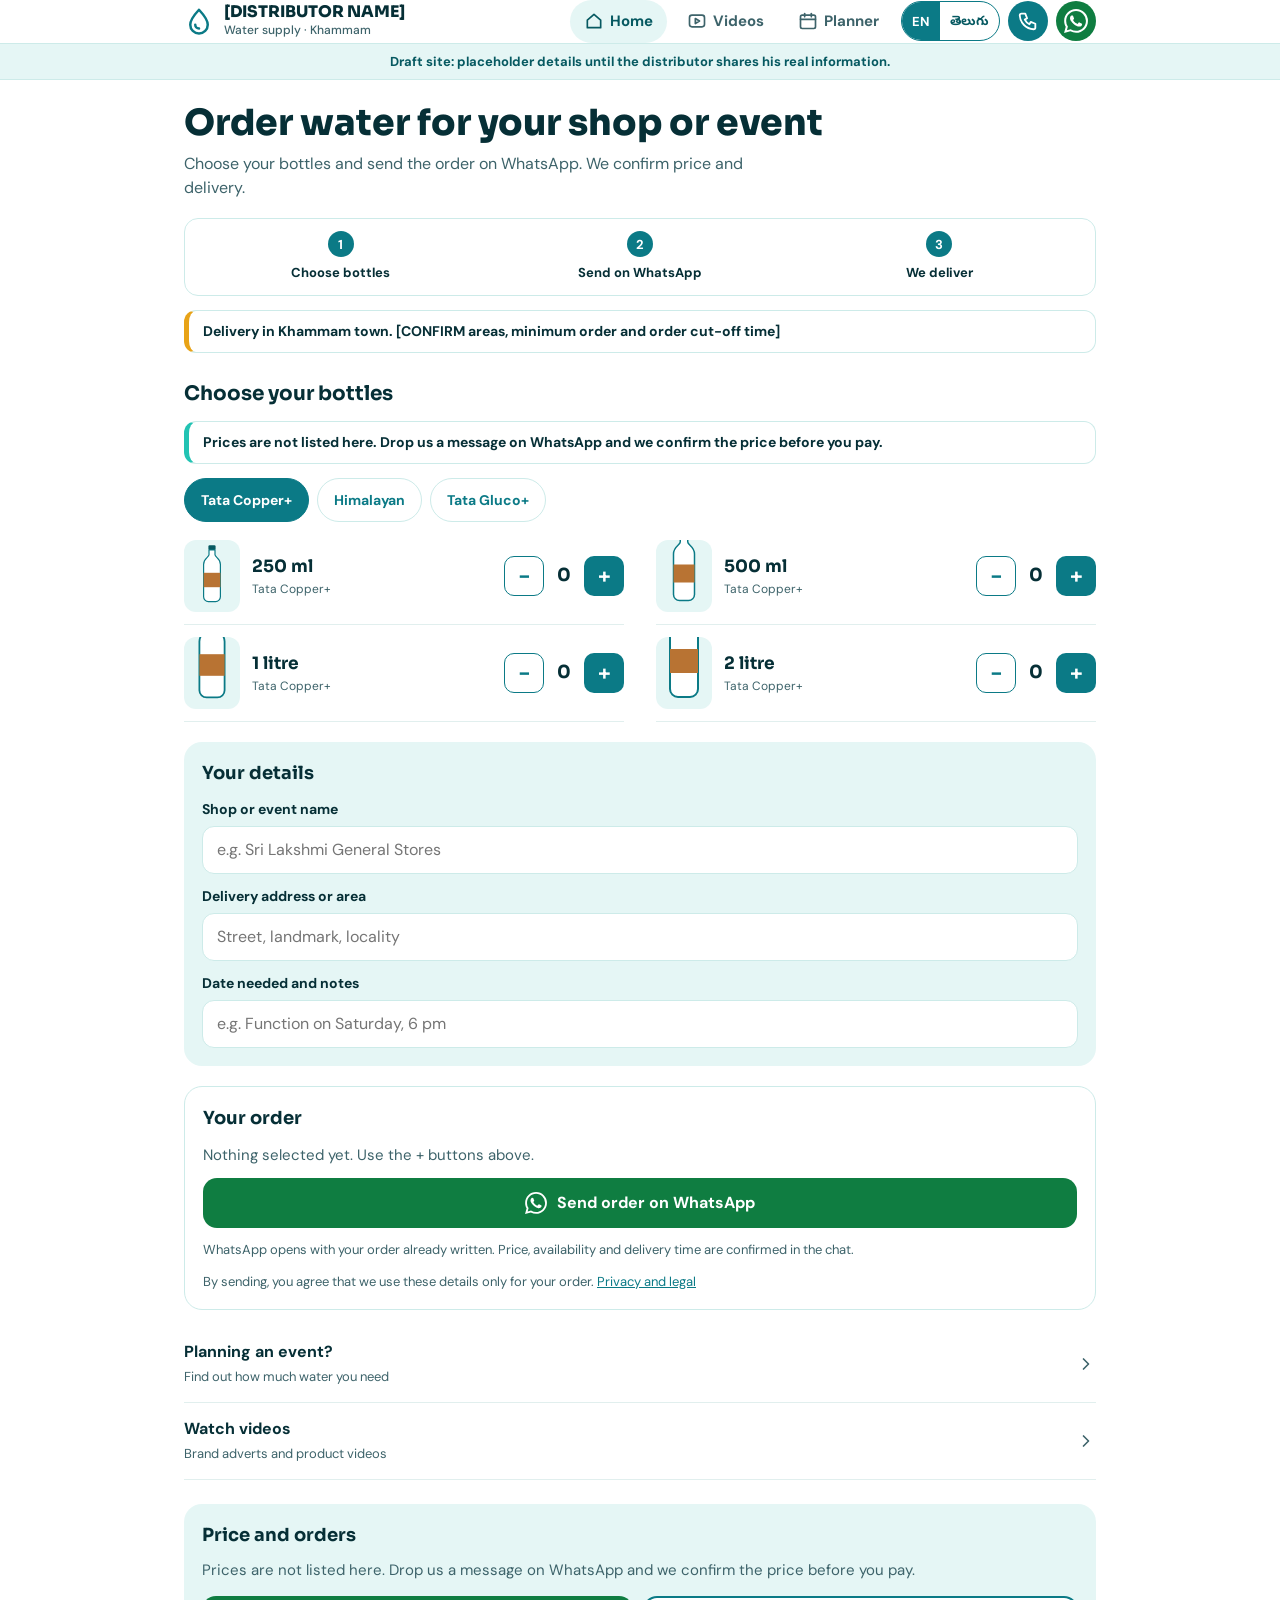
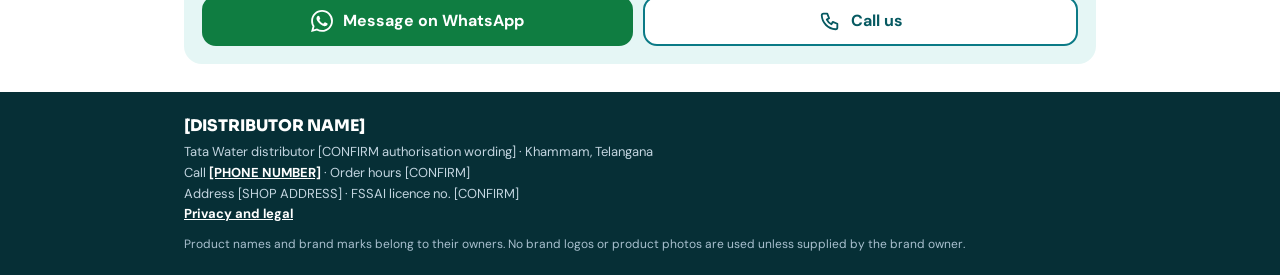
==== commit 9bb508e9: "Add files via upload" ====
--- a/index.html
+++ b/index.html
@@ -12,7 +12,7 @@
 <link rel="preconnect" href="https://fonts.googleapis.com">
 <link rel="preconnect" href="https://fonts.gstatic.com" crossorigin>
 <link href="https://fonts.googleapis.com/css2?family=DM+Sans:wght@400;500;700&family=Noto+Sans+Telugu:wght@400;500;700&family=Sora:wght@600;700;800&display=swap" rel="stylesheet">
-<link rel="stylesheet" href="style.css">
+<link rel="stylesheet" href="style.css?v=7">
 </head>
 <body>
 
@@ -68,7 +68,7 @@
   <a class="btn-wa wa-order" href="#" target="_blank" rel="noopener" id="sbSend"><span data-i18n="home.sendShort"></span></a>
 </div>
 
-<script src="app.js"></script>
+<script src="app.js?v=7"></script>
 <script>
 App.start('home', function () {
   var prod = App.prod;
@@ -170,10 +170,18 @@
       var minus = App.el('button', 'sb minus', '−'); minus.type = 'button';
       minus.setAttribute('aria-label', App.t('aria.minus', { item: name }));
       var qty = App.el('div', 'qty', String(state.q[p.id] || 0));
+      if ((state.q[p.id] || 0) > 0) row.classList.add('sel');
+      var bump = function () {
+        var q = state.q[p.id] || 0;
+        qty.textContent = String(q);
+        row.classList.toggle('sel', q > 0);
+        qty.classList.remove('pop'); void qty.offsetWidth; qty.classList.add('pop');
+        renderSummary();
+      };
       var plus = App.el('button', 'sb plus', '+'); plus.type = 'button';
       plus.setAttribute('aria-label', App.t('aria.plus', { item: name }));
-      minus.onclick = function () { state.q[p.id] = Math.max(0, (state.q[p.id] || 0) - 1); qty.textContent = String(state.q[p.id]); renderSummary(); };
-      plus.onclick = function () { state.q[p.id] = (state.q[p.id] || 0) + 1; qty.textContent = String(state.q[p.id]); renderSummary(); };
+      minus.onclick = function () { state.q[p.id] = Math.max(0, (state.q[p.id] || 0) - 1); bump(); };
+      plus.onclick = function () { state.q[p.id] = (state.q[p.id] || 0) + 1; bump(); };
       st.appendChild(minus); st.appendChild(qty); st.appendChild(plus);
       row.appendChild(st);
       box.appendChild(row);
--- a/style.css
+++ b/style.css
@@ -17,7 +17,8 @@
 #err{display:none;max-width:720px;margin:24px 16px;padding:20px;border:2px solid #C0392B;border-radius:14px;color:#7A1F14;background:#FDECEA;font-size:15px}
 
 /* header */
-.top{background:#FFFFFF;border-bottom:1px solid var(--mist2);position:sticky;top:0;z-index:40}
+#chrome-top{position:sticky;top:0;z-index:40}
+.top{background:#FFFFFF;border-bottom:1px solid var(--mist2)}
 .top-in{display:flex;align-items:center;gap:8px;padding-top:10px;padding-bottom:10px}
 .brand{display:flex;align-items:center;gap:10px;text-decoration:none;color:var(--ink);order:1;margin-right:auto;min-width:0}
 .brand svg{width:30px;height:30px;fill:none;stroke:var(--primary);stroke-width:2;stroke-linecap:round;stroke-linejoin:round;flex:none}
@@ -33,7 +34,7 @@
 .intro{padding-top:22px;display:flex;flex-direction:column;gap:8px}
 .intro h1{font-weight:800;font-size:clamp(26px,5vw,36px);line-height:1.18}
 .intro p{margin:0;font-size:16px;color:var(--muted);max-width:560px}
-.steps{list-style:none;margin:18px 0 0;padding:12px 8px;border-radius:14px;background:var(--mist);display:grid;grid-template-columns:repeat(3,minmax(0,1fr));gap:4px}
+.steps{list-style:none;margin:18px 0 0;padding:12px 8px;border-radius:14px;background:#FFFFFF;border:1.5px solid var(--mist2);display:grid;grid-template-columns:repeat(3,minmax(0,1fr));gap:4px}
 .steps li{display:flex;flex-direction:column;align-items:center;gap:6px;font-size:13px;font-weight:700;text-align:center}
 .steps b{width:26px;height:26px;border-radius:50%;background:var(--primary);color:#FFFFFF;display:flex;align-items:center;justify-content:center;font-size:13px}
 
@@ -94,18 +95,14 @@
 .call-icon{order:4;width:40px;height:40px;border-radius:50%;background:var(--primary);display:flex;align-items:center;justify-content:center;flex:none}
 .call-icon svg{width:22px;height:22px;fill:none;stroke:#FFFFFF;stroke-width:2;stroke-linecap:round;stroke-linejoin:round}
 .call-link.off{opacity:.5;pointer-events:none}
-.price-note{margin:0 0 12px;padding:10px 14px;border-radius:12px;background:var(--mist);color:var(--primary-dark);font-size:14px;font-weight:700}
+.price-note{margin:0 0 12px;padding:10px 14px;border-radius:12px;background:#FFFFFF;border:1.5px solid var(--mist2);border-left:5px solid var(--aqua);color:var(--ink);font-size:14px;font-weight:700}
+.price-note[data-cfg="deliveryNote"]{border-left-color:#E8A317}
 .contact-card{margin-top:24px;padding:18px;border-radius:18px;background:var(--mist);display:flex;flex-direction:column;gap:10px}
 .contact-card h3{font-weight:700;font-size:18px}
 .contact-card p{margin:0;font-size:15px;color:var(--muted)}
 .contact-btns{display:flex;flex-direction:column;gap:10px;margin-top:4px}
 .btn-call{display:flex;align-items:center;justify-content:center;gap:10px;background:#FFFFFF;color:var(--primary-dark);border:2px solid var(--primary);text-decoration:none;font-weight:700;border-radius:14px;min-height:50px;padding:0 20px;font-size:16px}
 .btn-call svg{width:22px;height:22px;fill:none;stroke:currentColor;stroke-width:2;stroke-linecap:round;stroke-linejoin:round}
-.fab{position:fixed;left:14px;bottom:84px;z-index:58;width:52px;height:52px;border-radius:50%;background:var(--wa);display:flex;align-items:center;justify-content:center;box-shadow:0 6px 18px rgba(0,0,0,.25)}
-.fab::before{content:'';position:absolute;inset:0;border-radius:50%;background:var(--wa);animation:ping 2s ease-out infinite;z-index:-1}
-.fab .ico-wa{animation:wiggle 4s ease-in-out infinite}
-@keyframes ping{0%{transform:scale(1);opacity:.55}80%,100%{transform:scale(1.7);opacity:0}}
-@keyframes wiggle{0%,86%,100%{transform:rotate(0)}90%{transform:rotate(-14deg)}94%{transform:rotate(12deg)}97%{transform:rotate(-8deg)}}
 .f-dim a{color:#FFFFFF;font-weight:700}
 
 /* language button and privacy page */
@@ -123,6 +120,19 @@
 .legal-doc{padding-bottom:12px}
 html[lang="te"] .brand-name{font-family:'Noto Sans Telugu','Sora',sans-serif}
 
+/* small polish */
+.row{transition:background .2s ease}
+.row.sel{background:var(--mist);border-radius:14px;padding-left:8px;padding-right:8px;margin:2px -8px}
+.sb{transition:transform .12s ease}
+.sb:active{transform:scale(.92)}
+.qty.pop{animation:pop .25s ease}
+@keyframes pop{0%{transform:scale(1)}50%{transform:scale(1.35)}100%{transform:scale(1)}}
+.btn-wa,.btn-call,.tab{transition:transform .12s ease}
+.btn-wa:active,.btn-call:active,.tab:active{transform:scale(.97)}
+a:focus-visible,button:focus-visible,input:focus-visible{outline:3px solid var(--aqua);outline-offset:2px}
+.has-items .sendbar{animation:slideup .25s ease}
+@keyframes slideup{from{transform:translateY(20px);opacity:0}to{transform:none;opacity:1}}
+
 /* footer */
 footer{margin-top:28px;background:var(--footer-bg);color:#FFFFFF;padding:22px 0}
 .f-name{font-family:'Sora',sans-serif;font-weight:800;font-size:16px;margin-bottom:4px}
@@ -139,8 +149,7 @@
 
 @media (min-width:721px){
   .wrap{padding:0 24px}
-  .fab{bottom:24px;left:auto;right:24px;width:58px;height:58px}
-  .contact-btns{flex-direction:row}
+    .contact-btns{flex-direction:row}
   .contact-btns a{flex:1}
   .rows{display:grid;grid-template-columns:repeat(2,minmax(0,1fr));column-gap:32px}
   .vids{display:grid;grid-template-columns:repeat(2,minmax(0,1fr))}
@@ -155,7 +164,6 @@
   .nav-i svg{width:24px;height:24px}
   .wa-order-inline{display:none}
   footer{padding-bottom:70px}
-  .has-items .fab{bottom:calc(150px + env(safe-area-inset-bottom))}
   .has-items .sendbar{display:flex;position:fixed;left:0;right:0;bottom:calc(64px + env(safe-area-inset-bottom));z-index:55;background:#FFFFFF;border-top:1px solid #E1EFEE;padding:10px 16px;align-items:center;justify-content:space-between;gap:12px;box-shadow:0 -6px 18px rgba(5,41,63,.1)}
   .sendbar .btn-wa{flex:1;max-width:230px}
   .sendbar-t{font-size:14px;line-height:1.3}
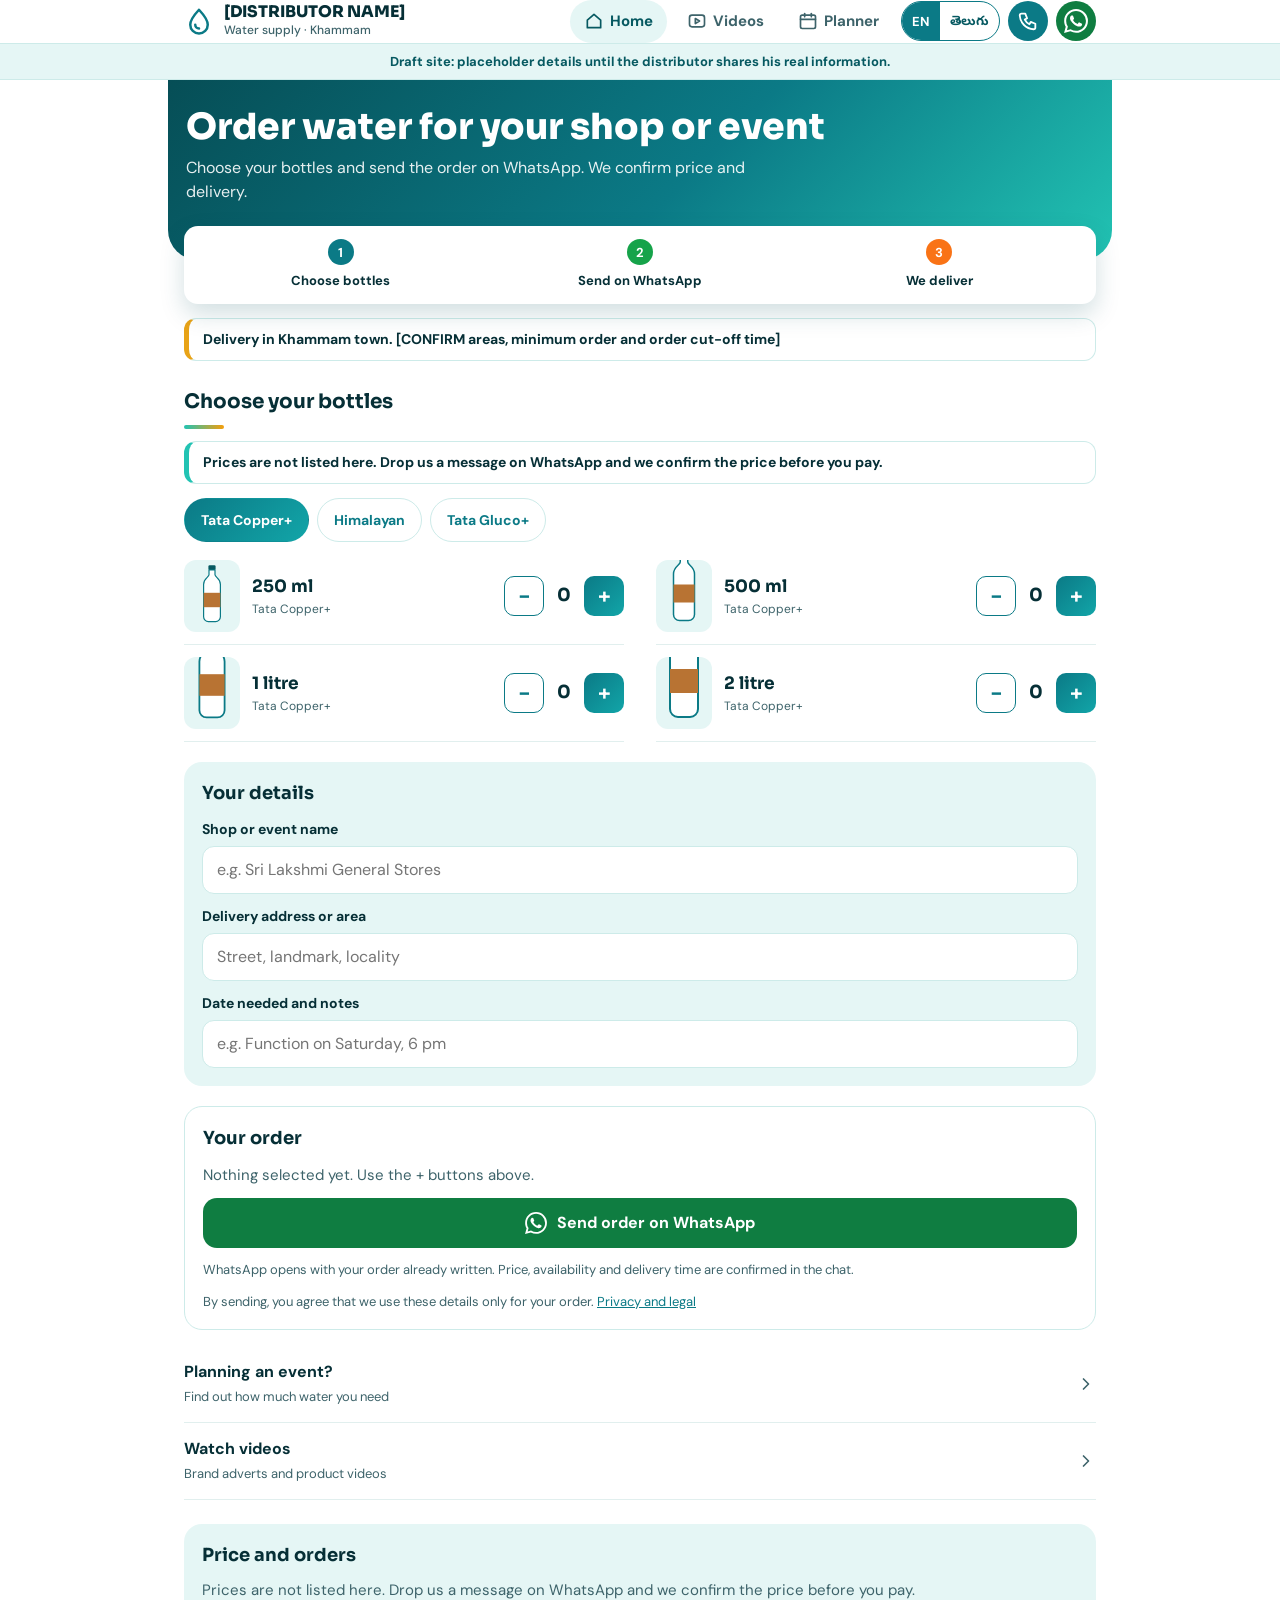
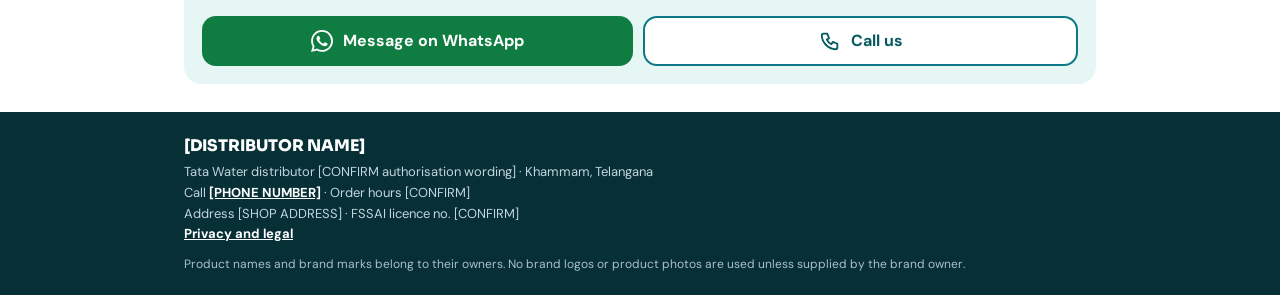
==== commit 7cfa2e29: "Add files via upload" ====
--- a/index.html
+++ b/index.html
@@ -12,7 +12,7 @@
 <link rel="preconnect" href="https://fonts.googleapis.com">
 <link rel="preconnect" href="https://fonts.gstatic.com" crossorigin>
 <link href="https://fonts.googleapis.com/css2?family=DM+Sans:wght@400;500;700&family=Noto+Sans+Telugu:wght@400;500;700&family=Sora:wght@600;700;800&display=swap" rel="stylesheet">
-<link rel="stylesheet" href="style.css?v=7">
+<link rel="stylesheet" href="style.css?v=9">
 </head>
 <body>
 
@@ -25,7 +25,9 @@
   <section class="intro rise">
     <h1 data-cfg="hero.headline"></h1>
     <p data-cfg="hero.subtext"></p>
+    <div id="status" class="status hidden"></div>
   </section>
+
 
   <ol class="steps rise" style="animation-delay:.08s">
     <li><b>1</b><span data-i18n="home.step1"></span></li>
@@ -65,10 +67,10 @@
 
 <div class="sendbar" id="sendbar">
   <div class="sendbar-t"><b id="sbCount"></b><span id="sbItems"></span></div>
-  <a class="btn-wa wa-order" href="#" target="_blank" rel="noopener" id="sbSend"><span data-i18n="home.sendShort"></span></a>
+  <a class="btn-wa wa-order" href="#" target="_blank" rel="noopener" id="sbSend"><span class="badge" id="sbBadge"></span><span id="sbLabel"></span></a>
 </div>
 
-<script src="app.js?v=7"></script>
+<script src="app.js?v=9"></script>
 <script>
 App.start('home', function () {
   var prod = App.prod;
@@ -79,6 +81,20 @@
   });
   if (brands.length) state.tab = brands[0].id;
 
+  // Personal reorder link: ?items=cu500:5,cu1l:2 (product id : number of cases). Only known ids are accepted.
+  var prefilled = false;
+  (App.qs.get('items') || '').split(',').slice(0, 20).forEach(function (pair) {
+    var m = pair.match(/^([A-Za-z0-9_-]{1,20}):(\d{1,3})$/);
+    if (!m) return;
+    var p = products.filter(function (x) { return x.id === m[1]; })[0];
+    var q = parseInt(m[2], 10);
+    if (p && q > 0) { state.q[p.id] = q; prefilled = true; }
+  });
+  if (prefilled) {
+    var firstPicked = products.filter(function (x) { return state.q[x.id] > 0; })[0];
+    state.tab = firstPicked.brand;
+  }
+
   function unitOf(p) { return p.unit || prod.unit || 'cases'; }
   function unitLabel(p) {
     var u = unitOf(p), k = 'unit.' + u, tr = App.t(k);
@@ -92,10 +108,33 @@
 
   function renderWelcome() {
     var w = document.getElementById('welcome');
-    if (shop) {
-      w.textContent = App.t('home.welcome', { name: shop });
+    var parts = [];
+    if (shop) parts.push(App.t('home.welcome', { name: shop }));
+    if (prefilled) parts.push(App.t('home.prefilled'));
+    if (parts.length) {
+      w.textContent = parts.join(' ');
       w.classList.remove('hidden');
     }
+  }
+
+  // Open or closed message from config.json "hours", read in Indian time. Hidden until hours are filled in.
+  function renderStatus() {
+    var box = document.getElementById('status');
+    var hr = App.cfg.hours || {};
+    function toMin(s) { var m = /^(\d{1,2}):(\d{2})$/.exec(s || ''); return m ? parseInt(m[1], 10) * 60 + parseInt(m[2], 10) : null; }
+    function fmt(min) { var hh = Math.floor(min / 60), mm = min % 60, ap = hh >= 12 ? 'pm' : 'am'; hh = hh % 12 || 12; return hh + ':' + (mm < 10 ? '0' : '') + mm + ' ' + ap; }
+    var open = toMin(hr.open), close = toMin(hr.close);
+    if (open === null || close === null || !(hr.days && hr.days.length)) { box.classList.add('hidden'); return; }
+    var o = {};
+    new Intl.DateTimeFormat('en-US', { timeZone: 'Asia/Kolkata', weekday: 'short', hour: '2-digit', minute: '2-digit', hour12: false })
+      .formatToParts(new Date()).forEach(function (p) { o[p.type] = p.value; });
+    var day = { Sun: 0, Mon: 1, Tue: 2, Wed: 3, Thu: 4, Fri: 5, Sat: 6 }[o.weekday];
+    var now = (parseInt(o.hour, 10) % 24) * 60 + parseInt(o.minute, 10);
+    var isOpen = hr.days.indexOf(day) !== -1 && now >= open && now < close;
+    box.textContent = '';
+    box.appendChild(App.el('span', 'dot'));
+    box.appendChild(document.createTextNode(isOpen ? App.t('status.open', { t: fmt(close) }) : App.t('status.closed', { t: fmt(open) })));
+    box.className = 'status' + (isOpen ? '' : ' closed');
   }
 
   function safeImage(path) {
@@ -113,7 +152,7 @@
       '\n\nItems:\n' + (lines.join('\n') || '-') +
       '\n\nNotes: ' + (document.getElementById('note').value.trim() || '-') +
       '\n\nPlease confirm the price and delivery time.';
-    var href = App.waBase() + encodeURIComponent(text);
+    var href = App.waBase() + encodeURIComponent(lines.length ? text : "Hello, I'd like to place an order.");
     document.querySelectorAll('.wa-order').forEach(function (a) { a.href = href; });
   }
 
@@ -134,8 +173,18 @@
     });
     if (!items) box.appendChild(App.el('div', 'sum-empty', App.t('home.empty')));
     document.body.classList.toggle('has-items', items > 0);
-    document.getElementById('sbCount').textContent = App.t(total === 1 ? 'sel.case.one' : 'sel.case.many', { n: total });
-    document.getElementById('sbItems').textContent = App.t(items === 1 ? 'sel.item.one' : 'sel.item.many', { n: items });
+    var badge = document.getElementById('sbBadge');
+    if (items > 0) {
+      document.getElementById('sbCount').textContent = App.t(total === 1 ? 'sel.case.one' : 'sel.case.many', { n: total });
+      document.getElementById('sbItems').textContent = App.t(items === 1 ? 'sel.item.one' : 'sel.item.many', { n: items });
+      document.getElementById('sbLabel').textContent = App.t('home.sendShort');
+      if (badge.textContent !== String(total)) { badge.textContent = String(total); badge.classList.remove('pop'); void badge.offsetWidth; badge.classList.add('pop'); }
+    } else {
+      document.getElementById('sbCount').textContent = App.t('sb.idle');
+      document.getElementById('sbItems').textContent = App.t('sb.or');
+      document.getElementById('sbLabel').textContent = App.t('home.chat');
+      badge.textContent = '';
+    }
     updateLinks();
   }
 
@@ -147,6 +196,7 @@
     list.forEach(function (p) {
       var name = p.brandName + ' ' + p.size;
       var row = App.el('div', 'row');
+      row.setAttribute('data-brand', p.brand);
       var th = App.el('div', 'thumb');
       var fallback = function () {
         th.textContent = '';
@@ -207,8 +257,10 @@
 
   ['shop', 'area', 'note'].forEach(function (id) { document.getElementById(id).addEventListener('input', updateLinks); });
 
-  App.rerender = function () { renderRows(); renderSummary(); renderWelcome(); };
-  renderTabs(); renderRows(); renderSummary(); renderWelcome();
+  document.body.classList.add('has-bar');
+  App.rerender = function () { renderRows(); renderSummary(); renderWelcome(); renderStatus(); };
+  renderTabs(); renderRows(); renderSummary(); renderWelcome(); renderStatus();
+  setInterval(renderStatus, 60000);
 });
 </script>
 </body>
--- a/style.css
+++ b/style.css
@@ -130,8 +130,29 @@
 .btn-wa,.btn-call,.tab{transition:transform .12s ease}
 .btn-wa:active,.btn-call:active,.tab:active{transform:scale(.97)}
 a:focus-visible,button:focus-visible,input:focus-visible{outline:3px solid var(--aqua);outline-offset:2px}
-.has-items .sendbar{animation:slideup .25s ease}
-@keyframes slideup{from{transform:translateY(20px);opacity:0}to{transform:none;opacity:1}}
+
+
+/* colour feedback */
+.row[data-brand=copper].sel{background:#FBEFE3;box-shadow:inset 5px 0 0 #B87333}
+.row[data-brand=himalayan].sel{background:#E6F0FB;box-shadow:inset 5px 0 0 #3B82C4}
+.row[data-brand=gluco].sel{background:#FFF4D6;box-shadow:inset 5px 0 0 #E8A317}
+.row.sel .qty{color:var(--primary-dark)}
+.badge{display:none;min-width:26px;height:26px;padding:0 7px;border-radius:999px;background:#F97316;color:#FFFFFF;font-family:'Sora',sans-serif;font-weight:800;font-size:14px;align-items:center;justify-content:center;border:2px solid #FFFFFF}
+.has-items .badge{display:inline-flex}
+.badge.pop{animation:pop .3s ease}
+.sendbar .btn-wa{position:relative}
+body:not(.has-items) .sendbar .btn-wa{background:#FFFFFF;color:var(--wa);border:2px solid var(--wa)}
+body:not(.has-items) .sendbar .btn-wa .ico-wa{fill:var(--wa)}
+.has-items .sendbar .btn-wa{background:linear-gradient(135deg,#0F7D41,#13A358);animation:glow 2.2s ease-in-out infinite}
+@keyframes glow{0%,100%{box-shadow:0 0 0 0 rgba(19,163,88,.5)}50%{box-shadow:0 0 0 8px rgba(19,163,88,0)}}
+
+/* open / closed status */
+.status{display:inline-flex;align-items:center;gap:8px;margin-top:12px;padding:8px 14px;border-radius:14px;background:#E3F6EA;color:#0B5D33;font-weight:700;font-size:14px;line-height:1.35}
+.status .dot{width:10px;height:10px;border-radius:50%;background:#16A34A;flex:none;animation:blink 1.8s ease-in-out infinite}
+.status.closed{background:#FFF1D6;color:#7A4B00}
+.status.closed .dot{background:#E8A317;animation:none}
+@keyframes blink{0%,100%{opacity:1}50%{opacity:.35}}
+textarea.i{height:auto;padding:12px 14px;line-height:1.5;resize:vertical;font-size:14px}
 
 /* footer */
 footer{margin-top:28px;background:var(--footer-bg);color:#FFFFFF;padding:22px 0}
@@ -157,16 +178,29 @@
 
 @media (max-width:720px){
   body{padding-bottom:84px}
-  body.has-items{padding-bottom:150px}
+  body.has-bar{padding-bottom:150px}
   .nav{position:fixed;left:0;right:0;bottom:0;z-index:60;background:#FFFFFF;border-top:1px solid #E1EFEE;display:grid;grid-template-columns:repeat(3,minmax(0,1fr));gap:0;padding:6px 0 calc(8px + env(safe-area-inset-bottom))}
   .nav-i{flex-direction:column;gap:2px;border-radius:0;background:transparent;font-size:12px;font-weight:500;min-height:48px;justify-content:center;padding:4px 0}
   .nav-i.on{background:transparent;color:var(--primary);font-weight:700}
   .nav-i svg{width:24px;height:24px}
   .wa-order-inline{display:none}
   footer{padding-bottom:70px}
-  .has-items .sendbar{display:flex;position:fixed;left:0;right:0;bottom:calc(64px + env(safe-area-inset-bottom));z-index:55;background:#FFFFFF;border-top:1px solid #E1EFEE;padding:10px 16px;align-items:center;justify-content:space-between;gap:12px;box-shadow:0 -6px 18px rgba(5,41,63,.1)}
-  .sendbar .btn-wa{flex:1;max-width:230px}
-  .sendbar-t{font-size:14px;line-height:1.3}
+  .sendbar{display:flex;position:fixed;left:0;right:0;bottom:calc(64px + env(safe-area-inset-bottom));z-index:55;background:#FFFFFF;border-top:1px solid #E1EFEE;padding:10px 16px;align-items:center;justify-content:space-between;gap:12px;box-shadow:0 -6px 18px rgba(5,41,63,.1)}
+  .sendbar .btn-wa{flex:1;max-width:240px;padding:0 12px;font-size:15px;white-space:nowrap;gap:8px}
+  .sendbar-t{font-size:13px;line-height:1.3;min-width:0}
   .sendbar-t b{display:block}
   .sendbar-t span{font-size:12px;color:var(--muted)}
 }
+
+/* ---- Bold colour update (Option A) ---- */
+.intro{background:linear-gradient(135deg,#064E56 0%,#0B7A86 55%,#22C3B3 100%);margin:0 -16px;padding:26px 18px 56px;border-radius:0 0 30px 30px}
+.intro h1{color:#fff}.intro p{color:rgba(255,255,255,.9)}
+.intro .status{align-self:flex-start;background:#fff;box-shadow:0 4px 12px rgba(0,0,0,.12)}
+.intro .status.closed{background:#FFF1D6}
+.steps{margin-top:-34px;position:relative;box-shadow:0 10px 24px rgba(6,78,86,.18);border-color:transparent}
+.steps li:nth-child(1) b{background:#0B7A86}.steps li:nth-child(2) b{background:#16A34A}.steps li:nth-child(3) b{background:#F97316}
+.h2::after{content:'';display:block;width:40px;height:4px;border-radius:2px;background:linear-gradient(90deg,#22C3B3,#F59E0B);margin-top:8px}
+.tab.on{background:linear-gradient(135deg,#0B7A86,#12A5A8);border-color:transparent}
+.sb.plus{background:linear-gradient(135deg,#0B7A86,#12A5A8)}
+.legal-doc .intro{background:none;margin:0;padding:22px 0 0;border-radius:0}
+.legal-doc .intro h1{color:inherit}.legal-doc .intro p{color:var(--muted)}
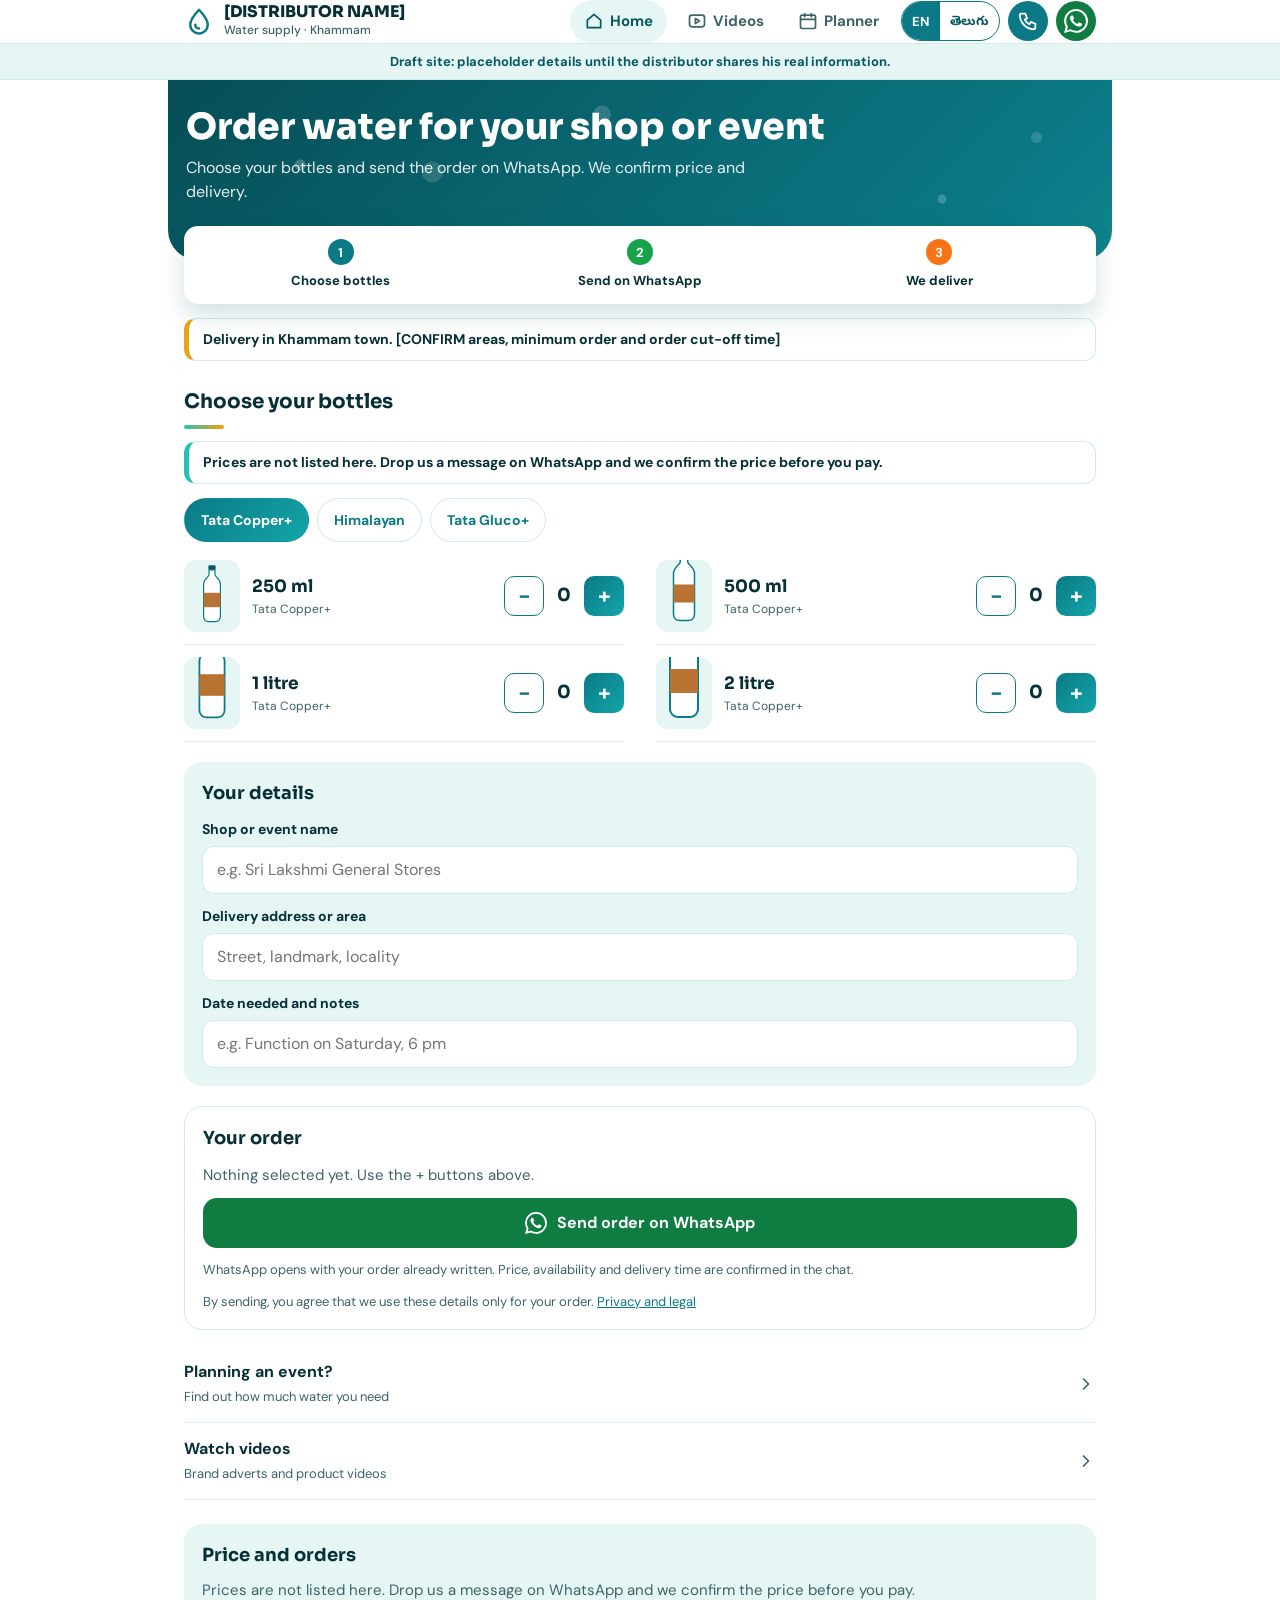
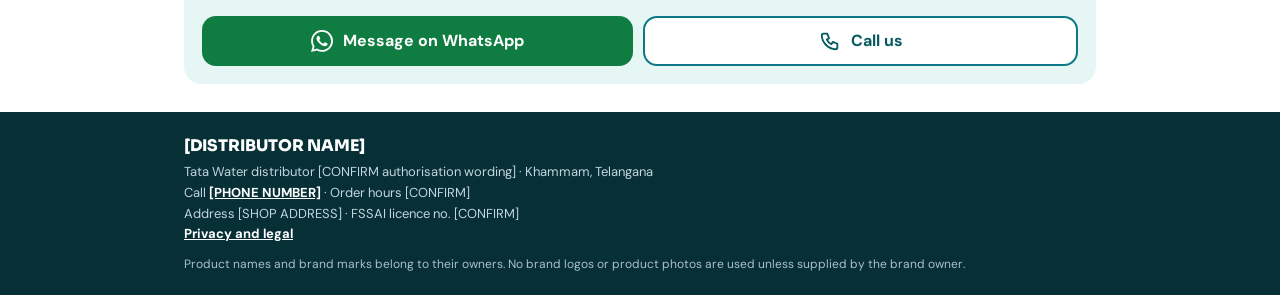
==== commit 8e723886: "Add files via upload" ====
--- a/index.html
+++ b/index.html
@@ -12,7 +12,7 @@
 <link rel="preconnect" href="https://fonts.googleapis.com">
 <link rel="preconnect" href="https://fonts.gstatic.com" crossorigin>
 <link href="https://fonts.googleapis.com/css2?family=DM+Sans:wght@400;500;700&family=Noto+Sans+Telugu:wght@400;500;700&family=Sora:wght@600;700;800&display=swap" rel="stylesheet">
-<link rel="stylesheet" href="style.css?v=9">
+<link rel="stylesheet" href="style.css?v=10">
 </head>
 <body>
 
@@ -70,7 +70,7 @@
   <a class="btn-wa wa-order" href="#" target="_blank" rel="noopener" id="sbSend"><span class="badge" id="sbBadge"></span><span id="sbLabel"></span></a>
 </div>
 
-<script src="app.js?v=9"></script>
+<script src="app.js?v=10"></script>
 <script>
 App.start('home', function () {
   var prod = App.prod;
--- a/style.css
+++ b/style.css
@@ -204,3 +204,22 @@
 .sb.plus{background:linear-gradient(135deg,#0B7A86,#12A5A8)}
 .legal-doc .intro{background:none;margin:0;padding:22px 0 0;border-radius:0}
 .legal-doc .intro h1{color:inherit}.legal-doc .intro p{color:var(--muted)}
+
+/* ---- Motion (all switched off by the reduced-motion rule above) ---- */
+.intro{position:relative;overflow:hidden;background-size:160% 160%;animation:drift 14s ease-in-out infinite alternate}
+.intro>*{position:relative;z-index:1}
+.intro::before,.intro::after{content:'';position:absolute;inset:0;pointer-events:none;background-repeat:repeat-y}
+.intro::before{background-image:radial-gradient(circle at 14% 50%,rgba(255,255,255,.22) 0 5px,transparent 6px),radial-gradient(circle at 46% 20%,rgba(255,255,255,.16) 0 8px,transparent 9px),radial-gradient(circle at 82% 70%,rgba(255,255,255,.2) 0 4px,transparent 5px);background-size:100% 170px;animation:bub 9s linear infinite}
+.intro::after{background-image:radial-gradient(circle at 28% 40%,rgba(255,255,255,.14) 0 10px,transparent 11px),radial-gradient(circle at 66% 85%,rgba(255,255,255,.2) 0 6px,transparent 7px),radial-gradient(circle at 92% 25%,rgba(255,255,255,.15) 0 5px,transparent 6px);background-size:100% 230px;animation:bub 13s linear infinite}
+.legal-doc .intro::before,.legal-doc .intro::after{display:none}
+@keyframes bub{from{background-position:0 0}to{background-position:0 -230px}}
+@keyframes drift{from{background-position:0% 40%}to{background-position:100% 60%}}
+.brand svg{animation:bob 3.2s ease-in-out infinite;transform-origin:50% 100%}
+@keyframes bob{0%,100%{transform:translateY(0)}50%{transform:translateY(-2px) scale(1.06)}}
+.steps li{animation:rise .55s ease both}
+.steps li:nth-child(1){animation-delay:.25s}.steps li:nth-child(2){animation-delay:.4s}.steps li:nth-child(3){animation-delay:.55s}
+.rows .row{animation:rise .4s ease both}
+.rows .row:nth-child(2){animation-delay:.07s}.rows .row:nth-child(3){animation-delay:.14s}.rows .row:nth-child(4){animation-delay:.21s}
+.wa-icon{animation:ring 5s ease-in-out infinite;transform-origin:50% 60%}
+@keyframes ring{0%,86%,100%{transform:rotate(0)}89%{transform:rotate(-12deg)}92%{transform:rotate(10deg)}95%{transform:rotate(-6deg)}98%{transform:rotate(3deg)}}
+.tab{transition:background .2s,color .2s,transform .15s}.tab:active,.sb:active{transform:scale(.94)}
